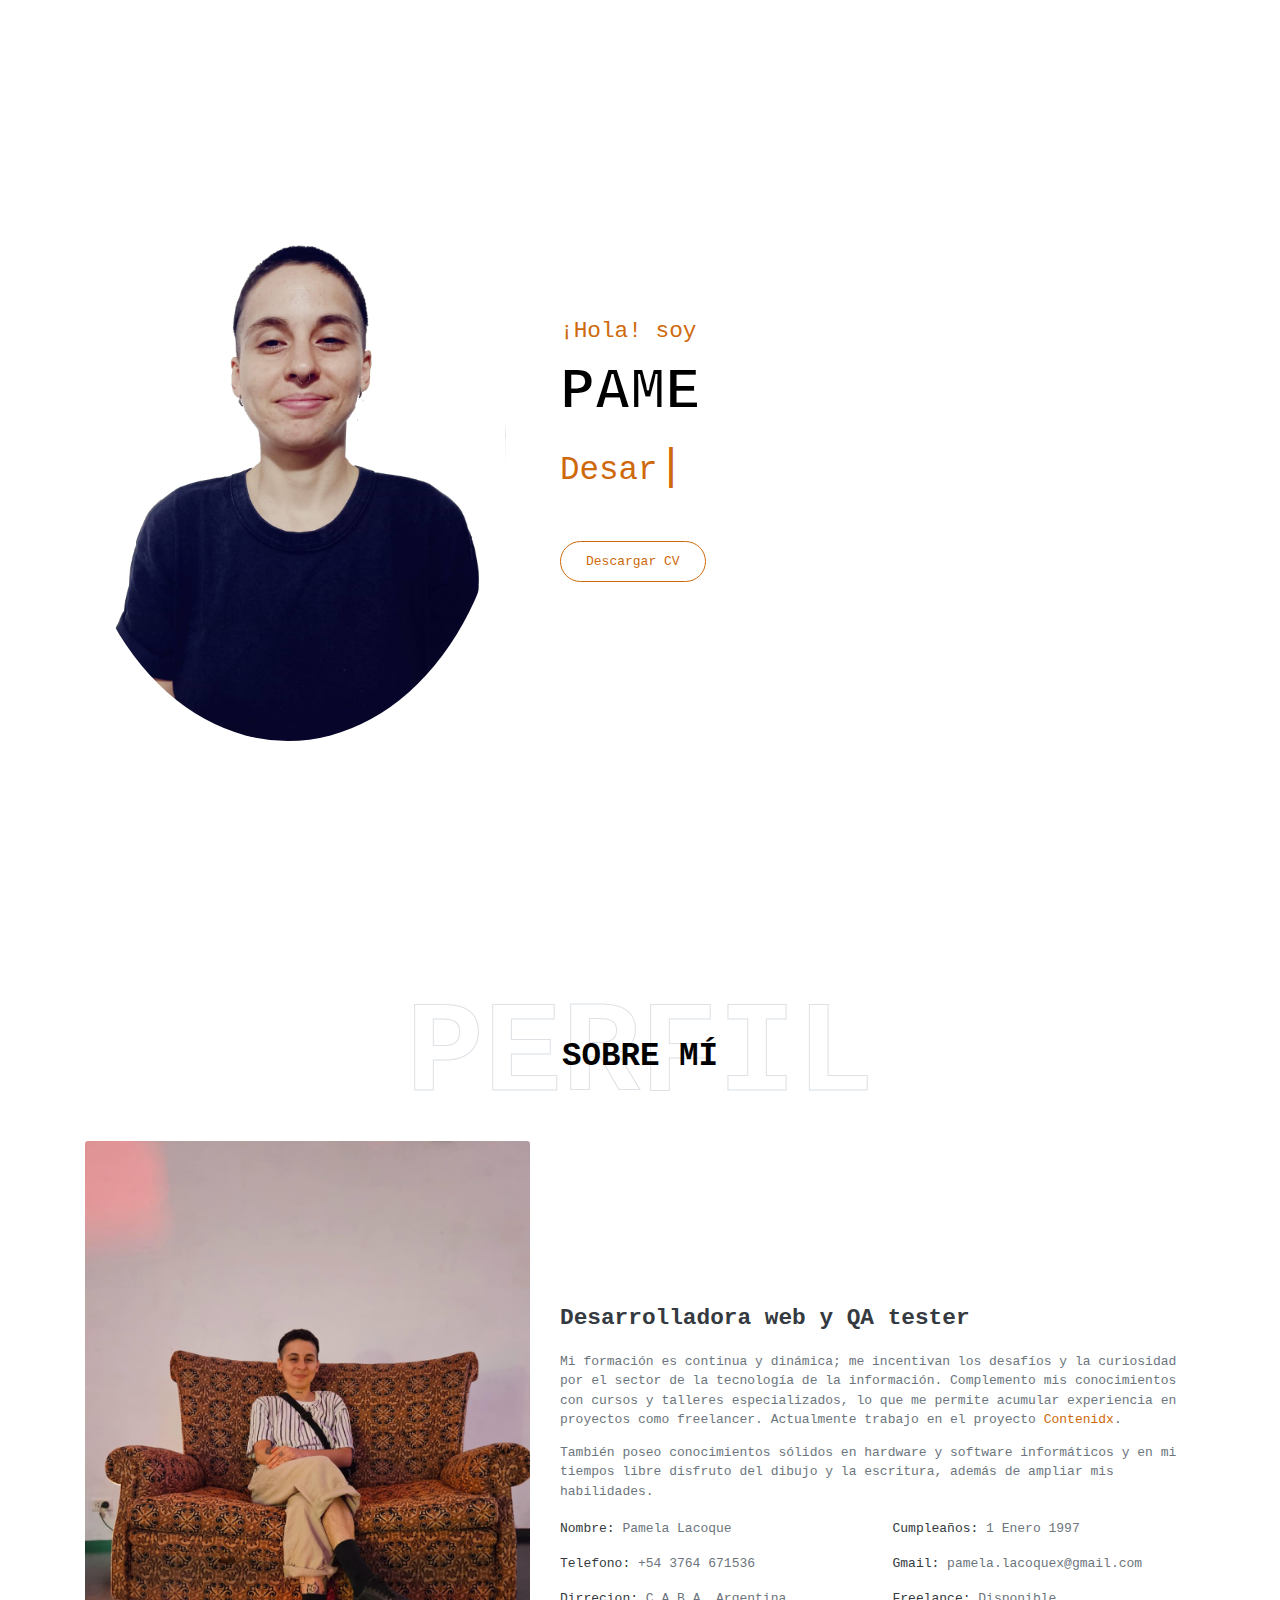
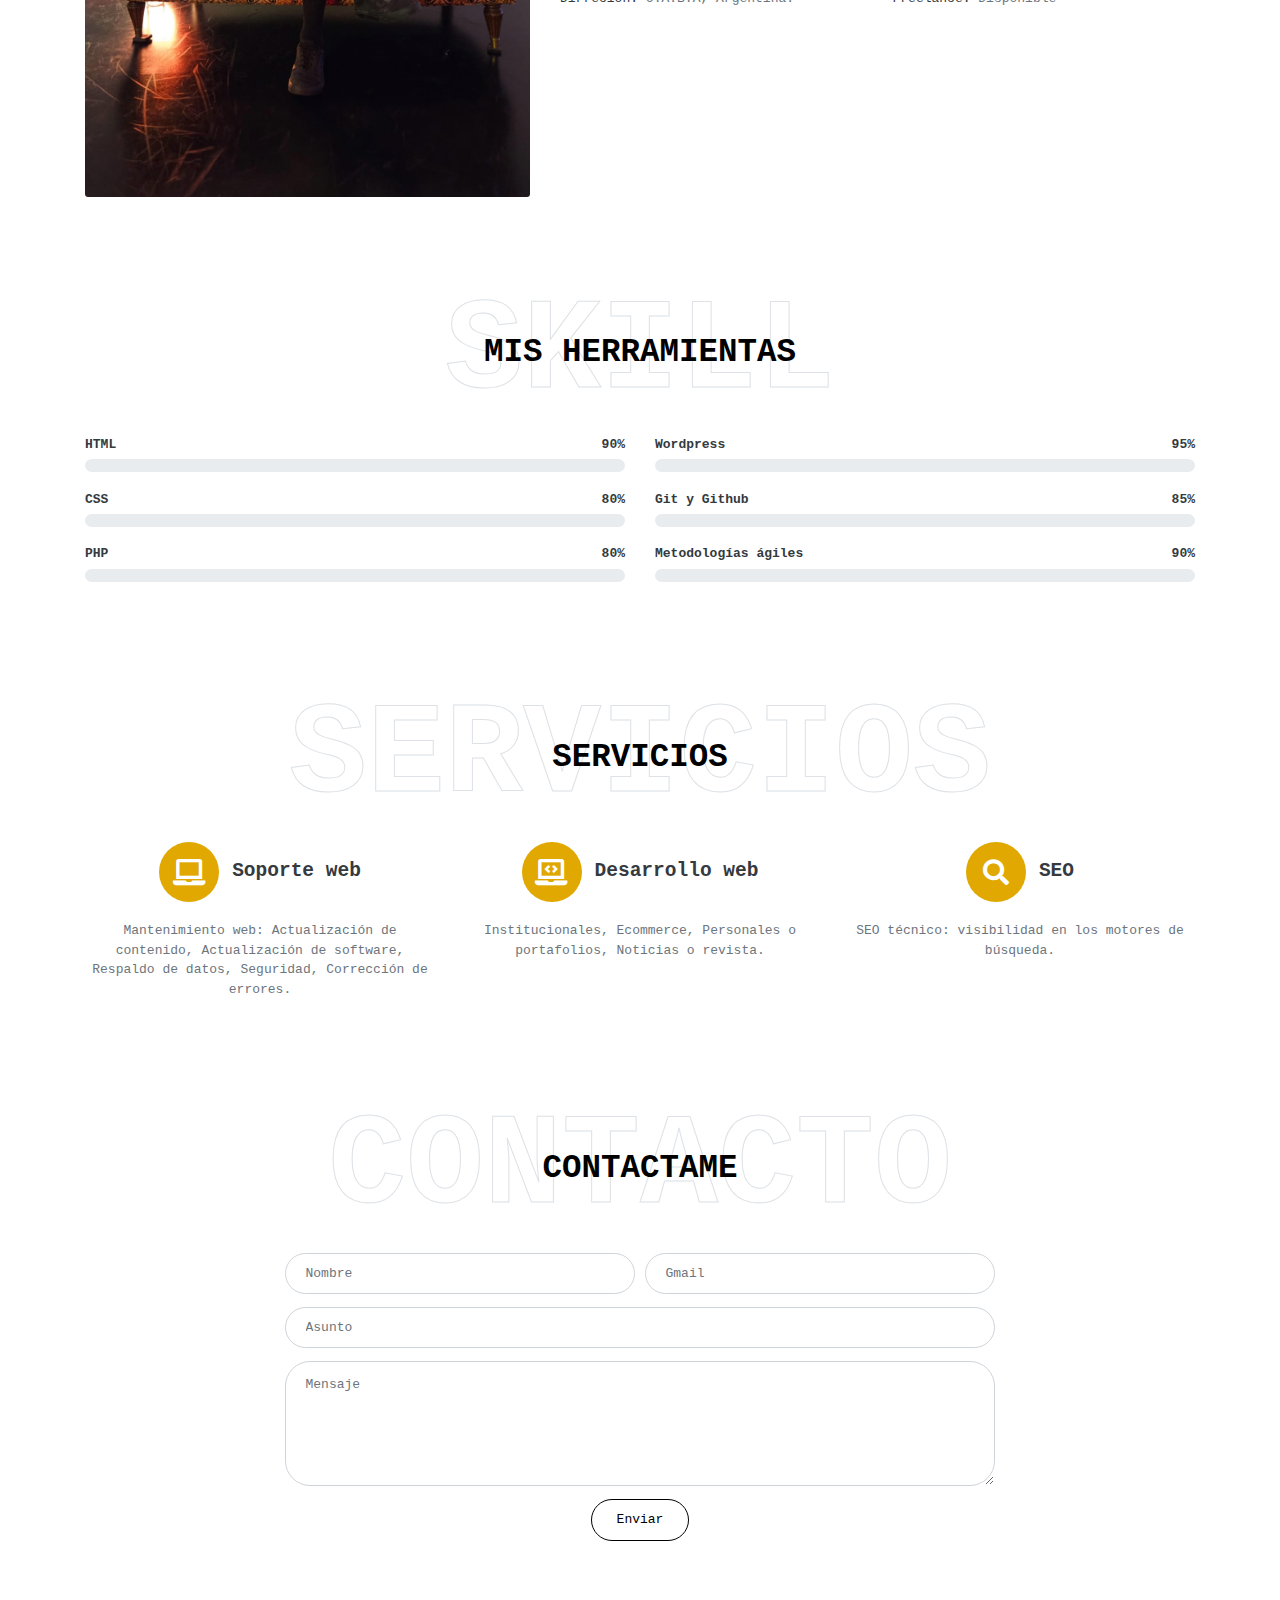
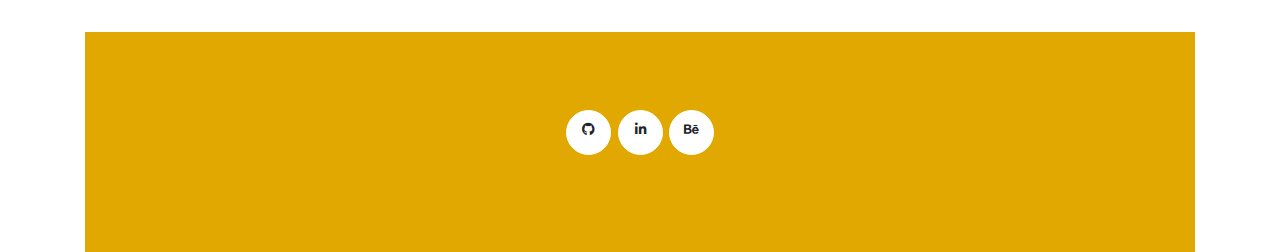
==== index.html @ 31411ae7 "responsive" ====
<!DOCTYPE html>
<html lang="es">

<head>
    <meta charset="utf-8">
    <title>Pame Lacoque </title>
    <meta content="width=device-width, initial-scale=1.0" name="viewport">
    <meta content="Portfolio" name="keywords">
    <meta content="Portfolio profesional" name="description">

    <!-- Favicon -->
    <link href="img/NegroPamela-Lacoque.png" rel="icon">

    <!-- Google Web Fonts -->
     <link href="https://fonts.googleapis.com/css2?family=Poppins:wght@400;600&display=swap" rel="stylesheet" /> 
    <link rel="stylesheet" href="https://cdn.jsdelivr.net/npm/bootstrap@4.0.0/dist/css/bootstrap.min.css">
    <link rel="preconnect" href="https://fonts.gstatic.com"> 
    <link href="https://fonts.googleapis.com/css2?family=Roboto:wght@300;400;500;700;900&display=swap" rel="stylesheet">
  

    <!-- Font Awesome -->
    <link href="https://cdnjs.cloudflare.com/ajax/libs/font-awesome/5.10.0/css/all.min.css" rel="stylesheet">

    <!-- Libraries Stylesheet -->
     <link href="lib/owlcarousel/assets/owl.carousel.min.css" rel="stylesheet">
    <link href="lib/lightbox/css/lightbox.min.css" rel="stylesheet"> 

    <!-- Customized Bootstrap Stylesheet -->
    <link href="css/style.css" rel="stylesheet">
    <script>
        function cargarImagen() {
            var enlace = document.getElementById("miEnlace");
            var imagen = document.createElement("img");
            imagen.src = enlace.href;
            imagen.alt = "Portada";
            imagen.style.width = "300px";
            imagen.style.height = "auto";
        
            enlace.parentNode.replaceChild(imagen, enlace);
        }
        </script>
        <meta name="viewport" content="width=device-width, initial-scale=1.0, maximum-scale=1.0, user-scalable=no">
        <meta name="google-site-verification" content="cxpJA26eCgl_LleveRZNRrHRGcLw1ApRn-Tv0pDqA6M" />

</head>

<body style="font-family: 'monospace;' Roboto Mono"
data-spy="scroll" data-target=".navbar" data-offset="51">
    <div id="wrapper"> 
     
    <!-- Navbar Start -->
    <nav class="navbar fixed-top shadow-sm navbar-expand-lg bg-light navbar-light py-3 py-lg-0 px-lg-5">
        <a href="index.html" class="navbar-brand ml-lg-3">
            <h1 class="m-0 display-5"><span class="text-primary">Pamela</span>Lacoque</h1>
        </a>
        <button type="button" class="navbar-toggler" data-toggle="collapse" data-target="#navbarCollapse">
            <span class="navbar-toggler-icon"></span>
        </button>
        <div class="collapse navbar-collapse px-lg-3" id="navbarCollapse">
            <div class="navbar-nav m-auto py-0">
                <a href="proyectos.html" class="nav-item nav-link">Portfolio</a>
                <a href="#about" class="nav-item nav-link">Sobre mi</a>
               
                <a href="#skill" class="nav-item nav-link">Herramientas</a>

                <a href="#contact" class="nav-item nav-link">Contacto</a>
            </div>
          
        </div>
    </nav>
    <!-- Navbar End -->


    <!-- Video Modal Start -->
    <div class="modal fade" id="videoModal" tabindex="-1" role="dialog" aria-labelledby="exampleModalLabel" aria-hidden="true">
        <div class="modal-dialog" role="document">
            <div class="modal-content">
                <div class="modal-body">
                    <button type="button" class="close" data-dismiss="modal" aria-label="Close">
                        <span aria-hidden="true">&times;</span>
                    </button>        
                    <!-- 16:9 aspect ratio -->
                    <div class="embed-responsive embed-responsive-16by9">
                        <iframe class="embed-responsive-item" src="" id="video"  allowscriptaccess="always" allow="autoplay"></iframe>
                    </div>
                </div>
            </div>
        </div>
    </div>
    <!-- Video Modal End -->
    
    
                
                
                
    
    
    
    <!-- Header Start bg-primary-->
     <div class="container-fluid  d-flex align-items-center mb-5 py-5" id="home" style="min-height: 100vh;">
        <div class="container"> 
             <div class="row align-items-center">
                <div class="col-lg-5 px-5 pl-lg-0 pb-5 pb-lg-0">
                    <img class="img-fluid w-100 rounded-circle shadow-sm" src="img/profile2.png" alt="">
                </div> 
                <div class="col-lg-7 text-center text-lg-left">
                    <h3 class="text-white font-weight-normal mb-3">¡Hola! soy</h3>
                    <h1 class="display-3 text-uppercase text-primary mb-2" style="-webkit-text-stroke: 2px #ffffff;">Pame</h1>
                    <h1 class="typed-text-output d-inline font-weight-lighter text-white"></h1>
                    <div class="typed-text d-none">Desarrolladora Web, Tester manual</div>
                    
                    <div class="d-flex align-items-center justify-content-center justify-content-lg-start pt-5">
                        <a href="https://drive.google.com/file/d/1FAWzu5BBINlXuBGi-qomVjgiU6f_u3F1/view?usp=drive_link" class="btn btn-outline-light mr-5">Descargar CV</a>
                        <section class="meet-our-leader">
                
                    </div>
                </div>
            </div>
        </div>
    </div> 
    <!-- Header End -->


    <!-- About Start -->
    <div class="container-fluid py-5" id="about">
        <div class="container">
            <div class="position-relative d-flex align-items-center justify-content-center">
                <h1 class="display-1 text-uppercase text-white" style="-webkit-text-stroke: 1px #dee2e6;">Perfil</h1>
                <h1 class="position-absolute text-uppercase text-primary">Sobre mí</h1>
            </div>
            <div class="row align-items-center">
                <div class="col-lg-5 pb-4 pb-lg-0">
                    <img class="img-fluid rounded w-100" src="img/about.jpg" alt="">
                </div>
                <div class="col-lg-7">
                    <h3 class="mb-4">Desarrolladora web y QA tester</h3>
                    <p>Mi formación es continua y dinámica; me incentivan los desafíos y la curiosidad por el sector de la tecnología de la información. Complemento mis conocimientos con cursos y talleres especializados, lo que me permite acumular experiencia en proyectos como freelancer. Actualmente trabajo en el proyecto <a href="https://contenidx.com.ar/">Contenidx</a>.</p>
                    <p>También poseo conocimientos sólidos en hardware y software informáticos y en mi tiempos libre disfruto del dibujo y la escritura, además de ampliar mis habilidades.</p>
                    <div class="row mb-3">
                        <div class="col-sm-6 py-2"><h6>Nombre: <span class="text-secondary">Pamela Lacoque</span></h6></div>
                        <div class="col-sm-6 py-2"><h6>Cumpleaños: <span class="text-secondary">1 Enero 1997</span></h6></div>
                        <!-- <div class="col-sm-6 py-2"><h6>Degree: <span class="text-secondary">Master</span></h6></div>
                        <div class="col-sm-6 py-2"><h6>Experience: <span class="text-secondary">10 Years</span></h6></div> -->
                        <div class="col-sm-6 py-2"><h6>Telefono: <span class="text-secondary">+54 3764 671536</span></h6></div>
                        <div class="col-sm-6 py-2"><h6>Gmail: <span class="text-secondary">pamela.lacoquex@gmail.com</span></h6></div>
                        <div class="col-sm-6 py-2"><h6>Dirrecion: <span class="text-secondary">C.A.B.A, Argentina.</span></h6></div>
                        <div class="col-sm-6 py-2"><h6>Freelance: <span class="text-secondary">Disponible</span></h6></div>
                    </div>
                    <!-- <a href="" class="btn btn-outline-primary mr-4">Hire Me</a>
                    <a href="" class="btn btn-outline-primary">Learn More</a> -->
                </div>
            </div>
        </div>
    </div>
    <!-- About End -->

    <!-- Skill Start -->
    <div class="container-fluid py-5" id="skill">
        <div class="container">
            <div class="position-relative d-flex align-items-center justify-content-center">
               <h1 class="display-1 text-uppercase text-white" style="-webkit-text-stroke: 1px #dee2e6;">skill</h1> 
                <h1 class="position-absolute text-uppercase text-primary">Mis herramientas</h1>
            </div>
            <div class="row align-items-center">
                <div class="col-md-6">
                    <div class="skill mb-4">
                        <div class="d-flex justify-content-between">
                            <h6 class="font-weight-bold">HTML</h6>
                            <h6 class="font-weight-bold">90%</h6>
                        </div>
                        <div class="progress">
                            <div class="progress-bar bg-primary" role="progressbar" aria-valuenow="90" aria-valuemin="0" aria-valuemax="100"></div>
                        </div>
                    </div>
                    <div class="skill mb-4">
                        <div class="d-flex justify-content-between">
                            <h6 class="font-weight-bold">CSS</h6>
                            <h6 class="font-weight-bold">80%</h6>
                        </div>
                        <div class="progress">
                            <div class="progress-bar bg-warning" role="progressbar" aria-valuenow="80" aria-valuemin="0" aria-valuemax="100"></div>
                        </div>
                    </div>
                    <div class="skill mb-4">
                        <div class="d-flex justify-content-between">
                            <h6 class="font-weight-bold">PHP</h6>
                            <h6 class="font-weight-bold">80%</h6>
                        </div>
                        <div class="progress">
                            <div class="progress-bar bg-danger" role="progressbar" aria-valuenow="80" aria-valuemin="0" aria-valuemax="100"></div>
                        </div>
                    </div>
                </div>
                <div class="col-md-6">
                    <div class="skill mb-4">
                        <div class="d-flex justify-content-between">
                            <h6 class="font-weight-bold">Wordpress</h6>
                            <h6 class="font-weight-bold">95%</h6>
                        </div>
                        <div class="progress">
                            <div class="progress-bar bg-info" role="progressbar" aria-valuenow="95" aria-valuemin="0" aria-valuemax="100"></div>
                        </div>
                    </div>
                    <div class="skill mb-4">
                        <div class="d-flex justify-content-between">
                            <h6 class="font-weight-bold">Git y Github</h6>
                            <h6 class="font-weight-bold">85%</h6>
                        </div>
                        <div class="progress">
                            <div class="progress-bar bg-danger" role="progressbar" aria-valuenow="85" aria-valuemin="0" aria-valuemax="100"></div>
                        </div>
                    </div>
                    <div class="skill mb-4">
                        <div class="d-flex justify-content-between">
                            <h6 class="font-weight-bold">Metodologías ágiles</h6>
                            <h6 class="font-weight-bold">90%</h6>
                        </div>
                        <div class="progress">
                            <div class="progress-bar bg-dark" role="progressbar" aria-valuenow="90" aria-valuemin="0" aria-valuemax="100"></div>
                        </div>
                    </div>
                    
                </div>
            </div>
        </div>
    </div>
    <!-- Skill End -->


    <!-- Services Start -->
    <div class="container-fluid pt-5" id="service">
        <div class="container">
            <div class="position-relative d-flex align-items-center justify-content-center">
                <h1 class="display-1 text-uppercase text-white" style="-webkit-text-stroke: 1px #dee2e6;">servicios</h1>
                <h1 class="position-absolute text-uppercase text-primary">Servicios</h1>
            </div>
            <div class="row pb-3">
                <div class="col-lg-4 col-md-6 text-center mb-5">
                    <div class="d-flex align-items-center justify-content-center mb-4">
                        <i class="fa fa-2x fa-laptop service-icon bg-primary text-white mr-3"></i>
                        <h4 class="font-weight-bold m-0">Soporte web</h4>
                    </div>
                    <p>Mantenimiento web: Actualización de contenido, Actualización de software, Respaldo de datos, Seguridad, Corrección de errores.</p>
                    <!-- <a class="border-bottom border-primary text-decoration-none" href="">Read More</a> -->
                </div>
                <div class="col-lg-4 col-md-6 text-center mb-5">
                    <div class="d-flex align-items-center justify-content-center mb-4">
                        <i class="fa fa-2x fa-laptop-code service-icon bg-primary text-white mr-3"></i>
                        <h4 class="font-weight-bold m-0">Desarrollo web</h4>
                    </div>
                    <p>Institucionales, Ecommerce, Personales o portafolios, Noticias o revista.</p>
                    <!-- <a class="border-bottom border-primary text-decoration-none" href="">Read More</a> -->
                </div>
                <div class="col-lg-4 col-md-6 text-center mb-5">
                    <div class="d-flex align-items-center justify-content-center mb-4">
                        <i class="fa fa-2x fa-search service-icon bg-primary text-white mr-3"></i>
                        <h4 class="font-weight-bold m-0">SEO</h4>
                    </div>
                    <p> SEO técnico: visibilidad en los motores de búsqueda.</p>
                    <!-- <a class="border-bottom border-primary text-decoration-none" href="">Read More</a> -->
                </div>
          


    <!-- Contact Start -->
    <div class="container-fluid py-5" id="contact">
        <div class="container">
            <div class="position-relative d-flex align-items-center justify-content-center">
                <h1 class="display-1 text-uppercase text-white" style="-webkit-text-stroke: 1px #dee2e6;">Contacto</h1>
                <h1 class="position-absolute text-uppercase text-primary">Contactame</h1>
            </div>
            <!-- <form id="sentMessage"  novalidate="novalidate" netlifly>
                contactForm name="sentMessage" 
               required="required" data-validation-required-message="Please enter your name"  -->
            <div class="row justify-content-center">
                <div class="col-lg-8">
                    <div class="contact-form text-center">
                        <div id="success"></div>
                        <form id="request" action="/index.html" method="POST" data-netlify="true">
                     <!-- Agrega un campo oculto para indicar que se envió correctamente -->
    <input type="hidden" name="formSent" id="formSent" value="0">
                            <div class="form-row" >
                                <div class="control-group col-sm-6">
                                    <input type="text" class="form-control p-4" id="name" placeholder="Nombre" name="Nombre"/>
                                    <p class="help-block text-danger"></p>
                                </div>
                                <div class="control-group col-sm-6">
                                    <input type="email" class="form-control p-4" id="email" placeholder="Gmail" name="Gmail"/>
                                    <p class="help-block text-danger"></p>
                                </div>
                            </div>
                            <div class="control-group">
                                <input type="text" class="form-control p-4" id="subject" placeholder="Asunto" name="Asunto"/>
                                <p class="help-block text-danger"></p>
                            </div>
                            <div class="control-group">
                                <textarea class="form-control py-3 px-4" rows="5" id="message" placeholder="Mensaje" name="Mensaje"
                                 ></textarea>
                                <p class="help-block text-danger"></p>
                            </div>
                            <div>
                                <button class="btn btn-outline-primary" type="submit" id="sendMessageButton" >Enviar</button>
                            </div>
                        </form>
                        <!-- Agrega este elemento para el mensaje emergente -->
                        <div id="modal" class="modal">
                         <div class="modal-content">
                         <span class="close">&times;</span>
        <p>¡Gracias por comunicarte conmigo, en la brevedad estare contestandote!</p>
    </div>
</div>

                    </div>
                
                    </div>
                </div>
            </div>
        </div>
    </div>

    <!-- Footer Start -->
    <div class="container-fluid bg-primary text-white mt-5 py-5 px-sm-3 px-md-5">
        <div class="container text-center py-5">
            <div class="d-flex justify-content-center mb-4">
                <a class="btn btn-light btn-social mr-2" href="https://github.com/Lacoque"><i class="fab fa-github"></i></a>
                
                <a class="btn btn-light btn-social mr-2" href="https://www.linkedin.com/in/pamela-lacoque-33b822228/"><i class="fab fa-linkedin-in"></i></a>
                <a class="btn btn-light btn-social" href="https://www.behance.net/pamelo"><i class="fab fa-behance"></i></a>
            </div>
            
            </p>
        </div>
    </div>
    <!-- Footer End -->

    <!-- Scroll to Bottom
    <i class="fa fa-2x fa-angle-down text-white scroll-to-bottom"></i> -->

    <!-- Back to Top -->
    <a href="#" class="btn btn-outline-dark px-0 back-to-top"><i class="fa fa-angle-double-up"></i></a>


    <!-- JavaScript Libraries -->
    <script src="https://code.jquery.com/jquery-3.4.1.min.js"></script>
    <script src="https://stackpath.bootstrapcdn.com/bootstrap/4.4.1/js/bootstrap.bundle.min.js"></script>
    <script src="lib/typed/typed.min.js"></script>
    <script src="lib/easing/easing.min.js"></script>
    <script src="lib/waypoints/waypoints.min.js"></script>
    <script src="lib/owlcarousel/owl.carousel.min.js"></script>
    <script src="lib/isotope/isotope.pkgd.min.js"></script>
    <script src="lib/lightbox/js/lightbox.min.js"></script>
   

    <!-- Contact Javascript File -->
    <script src="mail/jqBootstrapValidation.min.js"></script>
    <script src="mail/contact.js"></script>

    <!-- Template Javascript -->
    <script src="js/main.js"></script>

</body>

</html>
---- css/style.css ----
/******* Bootstrap Theming ********/
/*!
 * Bootstrap v4.5.3 (https://getbootstrap.com/)
 * Copyright 2011-2020 The Bootstrap Authors
 * Copyright 2011-2020 Twitter, Inc.
 * Licensed under MIT (https://github.com/twbs/bootstrap/blob/main/LICENSE)
 */
 
:root {
  --orange: #fd7e14;
  --yellow: #ffc107;
  --white: #fff;
  --gray: #6c757d;
  --gray-dark: #343a40;
  --secondary: #6c757d;
  --warning: #ffc107;
  --light: #ffffff;
  --dark: #343a40;
  --naranjita: #ce690b;
  --breakpoint-xs: 0;
  --breakpoint-sm: 576px;
  --breakpoint-md: 768px;
  --breakpoint-lg: 992px;
  --breakpoint-xl: 1200px;
  --font-family-sans-serif: "Roboto", sans-serif;
  --font-family-monospace: SFMono-Regular, Menlo, Monaco, Consolas, "Liberation Mono", "Courier New", monospace; 
}

*,
*::before,
*::after {
  box-sizing: border-box;

}

html {
  font-family:monospace;
  line-height: 1.15;
  -webkit-text-size-adjust: 100%;
  -webkit-tap-highlight-color: rgba(0, 0, 0, 0);
}

article, aside, figcaption, figure, footer, header, hgroup, main, nav, section {
  display: block;
}

body {
  margin: 0;
  font-family: 'Roboto mono', monospace;
  font-size: 1rem;
  font-weight: 400;
  line-height: 1.5;
  color: #6c757d;
  text-align: left;
  background-color: #ffffff;
}

[tabindex="-1"]:focus:not(:focus-visible) {
  outline: 0 !important;
}

hr {
  box-sizing: content-box;
  height: 0;
  overflow: visible;
}
.meet-our-leader {
  padding: 20px;
  background-color: #fff;
}
.leader-info {
  display: flex;
  align-items: center;
}
.leader-info img {
  width: 200px;
  height: auto;
  margin-right: 20px;}
  

h1, h2, h3, h4, h5, h6 {
  margin-top: 0;
  margin-bottom: 0.5rem;
}

p {
  margin-top: 0;
  margin-bottom: 1rem;
}

abbr[title],
abbr[data-original-title] {
  text-decoration: underline;
  text-decoration: underline dotted;
  cursor: help;
  border-bottom: 0;
  text-decoration-skip-ink: none;
}

address {
  margin-bottom: 1rem;
  font-style: normal;
  line-height: inherit;
}

ol,
ul,
dl {
  margin-top: 0;
  margin-bottom: 1rem;
}

ol ol,
ul ul,
ol ul,
ul ol {
  margin-bottom: 0;
}

dt {
  font-weight: 700;
}

dd {
  margin-bottom: .5rem;
  margin-left: 0;
}

blockquote {
  margin: 0 0 1rem;
}

b,
strong {
  font-weight: bolder;
}

small {
  font-size: 80%;
}

sub,
sup {
  position: relative;
  font-size: 75%;
  line-height: 0;
  vertical-align: baseline;
}

sub {
  bottom: -.25em;
}

sup {
  top: -.5em;
}

a {
  color: #ce690b;
  text-decoration: none;
  background-color: transparent;
}

a:hover {
  color: #ce690b;
  text-decoration: underline;
}

a:not([href]):not([class]) {
  color: inherit;
  text-decoration: none;
}

a:not([href]):not([class]):hover {
  color: inherit;
  text-decoration: none;
}

pre,
code,
kbd,
samp {
  font-family: SFMono-Regular, Menlo, Monaco, Consolas, "Liberation Mono", "Courier New", monospace;
  font-size: 1em;
}

pre {
  margin-top: 0;
  margin-bottom: 1rem;
  overflow: auto;
  -ms-overflow-style: scrollbar;
}

figure {
  margin: 0 0 1rem;
}

img {
  vertical-align: middle;
  border-style: none;
}

svg {
  overflow: hidden;
  vertical-align: middle;
}

table {
  border-collapse: collapse;
}

caption {
  padding-top: 0.75rem;
  padding-bottom: 0.75rem;
  color: #6c757d;
  text-align: left;
  caption-side: bottom;
}

th {
  text-align: inherit;
  text-align: -webkit-match-parent;
}

label {
  display: inline-block;
  margin-bottom: 0.5rem;
}

button {
  border-radius: 0;
}

button:focus {
  outline: 1px dotted;
  outline: 5px auto -webkit-focus-ring-color;
}

input,
button,
select,
optgroup,
textarea {
  margin: 0;
  font-family: inherit;
  font-size: inherit;
  line-height: inherit;
}

button,
input {
  overflow: visible;
}

button,
select {
  text-transform: none;
}

[role="button"] {
  cursor: pointer;
}

select {
  word-wrap: normal;
}

button,
[type="button"],
[type="reset"],
[type="submit"] {
  -webkit-appearance: button;
}

button:not(:disabled),
[type="button"]:not(:disabled),
[type="reset"]:not(:disabled),
[type="submit"]:not(:disabled) {
  cursor: pointer;
}

button::-moz-focus-inner,
[type="button"]::-moz-focus-inner,
[type="reset"]::-moz-focus-inner,
[type="submit"]::-moz-focus-inner {
  padding: 0;
  border-style: none;
}

input[type="radio"],
input[type="checkbox"] {
  box-sizing: border-box;
  padding: 0;
}

textarea {
  overflow: auto;
  resize: vertical;
}

fieldset {
  min-width: 0;
  padding: 0;
  margin: 0;
  border: 0;
}

legend {
  display: block;
  width: 100%;
  max-width: 100%;
  padding: 0;
  margin-bottom: .5rem;
  font-size: 1.5rem;
  line-height: inherit;
  color: inherit;
  white-space: normal;
}

@media (max-width: 1200px) {
  legend {
    font-size: calc(1.275rem + 0.3vw) ;
  }
}

progress {
  vertical-align: baseline;
}

[type="number"]::-webkit-inner-spin-button,
[type="number"]::-webkit-outer-spin-button {
  height: auto;
}

[type="search"] {
  outline-offset: -2px;
  -webkit-appearance: none;
}

[type="search"]::-webkit-search-decoration {
  -webkit-appearance: none;
}

::-webkit-file-upload-button {
  font: inherit;
  -webkit-appearance: button;
}

output {
  display: inline-block;
}

summary {
  display: list-item;
  cursor: pointer;
}

template {
  display: none;
}

[hidden] {
  display: none !important;
}

h1, h2, h3, h4, h5, h6,
.h1, .h2, .h3, .h4, .h5, .h6 {
  margin-bottom: 0.5rem;
  font-weight: 500;
  line-height: 1.2;
  color: #343a40;
}

h1, .h1 {
  font-size: 2.5rem;
}

@media (max-width: 1200px) {
  h1, .h1 {
    font-size: calc(1.375rem + 1.5vw) ;
  }
}

h2, .h2 {
  font-size: 2rem;
}

@media (max-width: 1200px) {
  h2, .h2 {
    font-size: calc(1.325rem + 0.9vw) ;
  }
}

h3, .h3 {
  font-size: 1.75rem;
}

@media (max-width: 1200px) {
  h3, .h3 {
    font-size: calc(1.3rem + 0.6vw) ;
  }
}

h4, .h4 {
  font-size: 1.5rem;
}

@media (max-width: 1200px) {
  h4, .h4 {
    font-size: calc(1.275rem + 0.3vw) ;
  }
}

h5, .h5 {
  font-size: 1.25rem;
}

h6, .h6 {
  font-size: 1rem;
}

.lead {
  font-size: 1.25rem;
  font-weight: 300;
}

.display-1 {
  font-size: 10rem;
  font-weight: 300;
  line-height: 1.2;
}

@media (max-width: 1200px) {
  .display-1 {
    font-size: calc(2.125rem + 8.5vw) ;
  }
}

.display-2 {
  font-size: 5.5rem;
  font-weight: 300;
  line-height: 1.2;
}

@media (max-width: 1200px) {
  .display-2 {
    font-size: calc(1.675rem + 5.1vw) ;
  }
}

.display-3 {
  font-size: 4.5rem;
  font-weight: 300;
  line-height: 1.2;
}

@media (max-width: 1200px) {
  .display-3 {
    font-size: calc(1.575rem + 3.9vw) ;
  }
}

.display-4 {
  font-size: 3.5rem;
  font-weight: 300;
  line-height: 1.2;
}

@media (max-width: 1200px) {
  .display-4 {
    font-size: calc(1.475rem + 2.7vw) ;
  }
}

hr {
  margin-top: 1rem;
  margin-bottom: 1rem;
  border: 0;
  border-top: 1px solid rgba(0, 0, 0, 0.1);
}

small,
.small {
  font-size: 80%;
  font-weight: 400;
}

mark,
.mark {
  padding: 0.2em;
  background-color: #fcf8e3;
}

.list-unstyled {
  padding-left: 0;
  list-style: none;
}

.list-inline {
  padding-left: 0;
  list-style: none;
}

.list-inline-item {
  display: inline-block;
}

.list-inline-item:not(:last-child) {
  margin-right: 0.5rem;
}

.initialism {
  font-size: 90%;
  text-transform: uppercase;
}

.blockquote {
  margin-bottom: 1rem;
  font-size: 1.25rem;
}

.blockquote-footer {
  display: block;
  font-size: 80%;
  color: #6c757d;
}

.blockquote-footer::before {
  content: "\2014\00A0";
}

.img-fluid {
  max-width: 100%;
  height: auto;
}

.img-thumbnail {
  padding: 0.25rem;
  background-color: #ffffff;
  border: 1px solid #dee2e6;
  border-radius: 0.25rem;
  max-width: 100%;
  height: auto;
}

.figure {
  display: inline-block;
}

.figure-img {
  margin-bottom: 0.5rem;
  line-height: 1;
}

.figure-caption {
  font-size: 90%;
  color: #6c757d;
}

code {
  font-size: 87.5%;
  color: #e83e8c;
  word-wrap: break-word;
}

a > code {
  color: inherit;
}

kbd {
  padding: 0.2rem 0.4rem;
  font-size: 87.5%;
  color: #fff;
  background-color: #212529;
  border-radius: 0.2rem;
}

kbd kbd {
  padding: 0;
  font-size: 100%;
  font-weight: 700;
}

pre {
  display: block;
  font-size: 87.5%;
  color: #212529;
}

pre code {
  font-size: inherit;
  color: inherit;
  word-break: normal;
}

.pre-scrollable {
  max-height: 340px;
  overflow-y: scroll;
}

.container,
.container-fluid,
.container-sm,
.container-md,
.container-lg,
.container-xl {
  width: 100%;
  padding-right: 15px;
  padding-left: 15px;
  margin-right: auto;
  margin-left: auto;
}

@media (min-width: 576px) {
  .container, .container-sm {
    max-width: 540px;
  }
}

@media (min-width: 768px) {
  .container, .container-sm, .container-md {
    max-width: 720px;
  }
}

@media (min-width: 992px) {
  .container, .container-sm, .container-md, .container-lg {
    max-width: 960px;
  }
}

@media (min-width: 1200px) {
  .container, .container-sm, .container-md, .container-lg, .container-xl {
    max-width: 1140px;
  }
}

.row {
  display: flex;
  flex-wrap: wrap;
  margin-right: -15px;
  margin-left: -15px;
}

.no-gutters {
  margin-right: 0;
  margin-left: 0;
}

.no-gutters > .col,
.no-gutters > [class*="col-"] {
  padding-right: 0;
  padding-left: 0;
}

.col-1, .col-2, .col-3, .col-4, .col-5, .col-6, .col-7, .col-8, .col-9, .col-10, .col-11, .col-12, .col,
.col-auto, .col-sm-1, .col-sm-2, .col-sm-3, .col-sm-4, .col-sm-5, .col-sm-6, .col-sm-7, .col-sm-8, .col-sm-9, .col-sm-10, .col-sm-11, .col-sm-12, .col-sm,
.col-sm-auto, .col-md-1, .col-md-2, .col-md-3, .col-md-4, .col-md-5, .col-md-6, .col-md-7, .col-md-8, .col-md-9, .col-md-10, .col-md-11, .col-md-12, .col-md,
.col-md-auto, .col-lg-1, .col-lg-2, .col-lg-3, .col-lg-4, .col-lg-5, .col-lg-6, .col-lg-7, .col-lg-8, .col-lg-9, .col-lg-10, .col-lg-11, .col-lg-12, .col-lg,
.col-lg-auto, .col-xl-1, .col-xl-2, .col-xl-3, .col-xl-4, .col-xl-5, .col-xl-6, .col-xl-7, .col-xl-8, .col-xl-9, .col-xl-10, .col-xl-11, .col-xl-12, .col-xl,
.col-xl-auto {
  position: relative;
  width: 100%;
  padding-right: 15px;
  padding-left: 15px;
}

.col {
  flex-basis: 0;
  flex-grow: 1;
  max-width: 100%;
}

.row-cols-1 > * {
  flex: 0 0 100%;
  max-width: 100%;
}

.row-cols-2 > * {
  flex: 0 0 50%;
  max-width: 50%;
}

.row-cols-3 > * {
  flex: 0 0 33.33333%;
  max-width: 33.33333%;
}

.row-cols-4 > * {
  flex: 0 0 25%;
  max-width: 25%;
}

.row-cols-5 > * {
  flex: 0 0 20%;
  max-width: 20%;
}

.row-cols-6 > * {
  flex: 0 0 16.66667%;
  max-width: 16.66667%;
}

.col-auto {
  flex: 0 0 auto;
  width: auto;
  max-width: 100%;
}

.col-1 {
  flex: 0 0 8.33333%;
  max-width: 8.33333%;
}

.col-2 {
  flex: 0 0 16.66667%;
  max-width: 16.66667%;
}

.col-3 {
  flex: 0 0 25%;
  max-width: 25%;
}

.col-4 {
  flex: 0 0 33.33333%;
  max-width: 33.33333%;
}

.col-5 {
  flex: 0 0 41.66667%;
  max-width: 41.66667%;
}

.col-6 {
  flex: 0 0 50%;
  max-width: 50%;
}

.col-7 {
  flex: 0 0 58.33333%;
  max-width: 58.33333%;
}

.col-8 {
  flex: 0 0 66.66667%;
  max-width: 66.66667%;
}

.col-9 {
  flex: 0 0 75%;
  max-width: 75%;
}

.col-10 {
  flex: 0 0 83.33333%;
  max-width: 83.33333%;
}

.col-11 {
  flex: 0 0 91.66667%;
  max-width: 91.66667%;
}

.col-12 {
  flex: 0 0 100%;
  max-width: 100%;
}

.order-first {
  order: -1;
}

.order-last {
  order: 13;
}

.order-0 {
  order: 0;
}

.order-1 {
  order: 1;
}

.order-2 {
  order: 2;
}

.order-3 {
  order: 3;
}

.order-4 {
  order: 4;
}

.order-5 {
  order: 5;
}

.order-6 {
  order: 6;
}

.order-7 {
  order: 7;
}

.order-8 {
  order: 8;
}

.order-9 {
  order: 9;
}

.order-10 {
  order: 10;
}

.order-11 {
  order: 11;
}

.order-12 {
  order: 12;
}

.offset-1 {
  margin-left: 8.33333%;
}

.offset-2 {
  margin-left: 16.66667%;
}

.offset-3 {
  margin-left: 25%;
}

.offset-4 {
  margin-left: 33.33333%;
}

.offset-5 {
  margin-left: 41.66667%;
}

.offset-6 {
  margin-left: 50%;
}

.offset-7 {
  margin-left: 58.33333%;
}

.offset-8 {
  margin-left: 66.66667%;
}

.offset-9 {
  margin-left: 75%;
}

.offset-10 {
  margin-left: 83.33333%;
}

.offset-11 {
  margin-left: 91.66667%;
}

@media (min-width: 576px) {
  .col-sm {
    flex-basis: 0;
    flex-grow: 1;
    max-width: 100%;
  }
  .row-cols-sm-1 > * {
    flex: 0 0 100%;
    max-width: 100%;
  }
  .row-cols-sm-2 > * {
    flex: 0 0 50%;
    max-width: 50%;
  }
  .row-cols-sm-3 > * {
    flex: 0 0 33.33333%;
    max-width: 33.33333%;
  }
  .row-cols-sm-4 > * {
    flex: 0 0 25%;
    max-width: 25%;
  }
  .row-cols-sm-5 > * {
    flex: 0 0 20%;
    max-width: 20%;
  }
  .row-cols-sm-6 > * {
    flex: 0 0 16.66667%;
    max-width: 16.66667%;
  }
  .col-sm-auto {
    flex: 0 0 auto;
    width: auto;
    max-width: 100%;
  }
  .col-sm-1 {
    flex: 0 0 8.33333%;
    max-width: 8.33333%;
  }
  .col-sm-2 {
    flex: 0 0 16.66667%;
    max-width: 16.66667%;
  }
  .col-sm-3 {
    flex: 0 0 25%;
    max-width: 25%;
  }
  .col-sm-4 {
    flex: 0 0 33.33333%;
    max-width: 33.33333%;
  }
  .col-sm-5 {
    flex: 0 0 41.66667%;
    max-width: 41.66667%;
  }
  .col-sm-6 {
    flex: 0 0 50%;
    max-width: 50%;
  }
  .col-sm-7 {
    flex: 0 0 58.33333%;
    max-width: 58.33333%;
  }
  .col-sm-8 {
    flex: 0 0 66.66667%;
    max-width: 66.66667%;
  }
  .col-sm-9 {
    flex: 0 0 75%;
    max-width: 75%;
  }
  .col-sm-10 {
    flex: 0 0 83.33333%;
    max-width: 83.33333%;
  }
  .col-sm-11 {
    flex: 0 0 91.66667%;
    max-width: 91.66667%;
  }
  .col-sm-12 {
    flex: 0 0 100%;
    max-width: 100%;
  }
  .order-sm-first {
    order: -1;
  }
  .order-sm-last {
    order: 13;
  }
  .order-sm-0 {
    order: 0;
  }
  .order-sm-1 {
    order: 1;
  }
  .order-sm-2 {
    order: 2;
  }
  .order-sm-3 {
    order: 3;
  }
  .order-sm-4 {
    order: 4;
  }
  .order-sm-5 {
    order: 5;
  }
  .order-sm-6 {
    order: 6;
  }
  .order-sm-7 {
    order: 7;
  }
  .order-sm-8 {
    order: 8;
  }
  .order-sm-9 {
    order: 9;
  }
  .order-sm-10 {
    order: 10;
  }
  .order-sm-11 {
    order: 11;
  }
  .order-sm-12 {
    order: 12;
  }
  .offset-sm-0 {
    margin-left: 0;
  }
  .offset-sm-1 {
    margin-left: 8.33333%;
  }
  .offset-sm-2 {
    margin-left: 16.66667%;
  }
  .offset-sm-3 {
    margin-left: 25%;
  }
  .offset-sm-4 {
    margin-left: 33.33333%;
  }
  .offset-sm-5 {
    margin-left: 41.66667%;
  }
  .offset-sm-6 {
    margin-left: 50%;
  }
  .offset-sm-7 {
    margin-left: 58.33333%;
  }
  .offset-sm-8 {
    margin-left: 66.66667%;
  }
  .offset-sm-9 {
    margin-left: 75%;
  }
  .offset-sm-10 {
    margin-left: 83.33333%;
  }
  .offset-sm-11 {
    margin-left: 91.66667%;
  }
}

@media (min-width: 768px) {
  .col-md {
    flex-basis: 0;
    flex-grow: 1;
    max-width: 100%;
  }
  .row-cols-md-1 > * {
    flex: 0 0 100%;
    max-width: 100%;
  }
  .row-cols-md-2 > * {
    flex: 0 0 50%;
    max-width: 50%;
  }
  .row-cols-md-3 > * {
    flex: 0 0 33.33333%;
    max-width: 33.33333%;
  }
  .row-cols-md-4 > * {
    flex: 0 0 25%;
    max-width: 25%;
  }
  .row-cols-md-5 > * {
    flex: 0 0 20%;
    max-width: 20%;
  }
  .row-cols-md-6 > * {
    flex: 0 0 16.66667%;
    max-width: 16.66667%;
  }
  .col-md-auto {
    flex: 0 0 auto;
    width: auto;
    max-width: 100%;
  }
  .col-md-1 {
    flex: 0 0 8.33333%;
    max-width: 8.33333%;
  }
  .col-md-2 {
    flex: 0 0 16.66667%;
    max-width: 16.66667%;
  }
  .col-md-3 {
    flex: 0 0 25%;
    max-width: 25%;
  }
  .col-md-4 {
    flex: 0 0 33.33333%;
    max-width: 33.33333%;
  }
  .col-md-5 {
    flex: 0 0 41.66667%;
    max-width: 41.66667%;
  }
  .col-md-6 {
    flex: 0 0 50%;
    max-width: 50%;
  }
  .col-md-7 {
    flex: 0 0 58.33333%;
    max-width: 58.33333%;
  }
  .col-md-8 {
    flex: 0 0 66.66667%;
    max-width: 66.66667%;
  }
  .col-md-9 {
    flex: 0 0 75%;
    max-width: 75%;
  }
  .col-md-10 {
    flex: 0 0 83.33333%;
    max-width: 83.33333%;
  }
  .col-md-11 {
    flex: 0 0 91.66667%;
    max-width: 91.66667%;
  }
  .col-md-12 {
    flex: 0 0 100%;
    max-width: 100%;
  }
  .order-md-first {
    order: -1;
  }
  .order-md-last {
    order: 13;
  }
  .order-md-0 {
    order: 0;
  }
  .order-md-1 {
    order: 1;
  }
  .order-md-2 {
    order: 2;
  }
  .order-md-3 {
    order: 3;
  }
  .order-md-4 {
    order: 4;
  }
  .order-md-5 {
    order: 5;
  }
  .order-md-6 {
    order: 6;
  }
  .order-md-7 {
    order: 7;
  }
  .order-md-8 {
    order: 8;
  }
  .order-md-9 {
    order: 9;
  }
  .order-md-10 {
    order: 10;
  }
  .order-md-11 {
    order: 11;
  }
  .order-md-12 {
    order: 12;
  }
  .offset-md-0 {
    margin-left: 0;
  }
  .offset-md-1 {
    margin-left: 8.33333%;
  }
  .offset-md-2 {
    margin-left: 16.66667%;
  }
  .offset-md-3 {
    margin-left: 25%;
  }
  .offset-md-4 {
    margin-left: 33.33333%;
  }
  .offset-md-5 {
    margin-left: 41.66667%;
  }
  .offset-md-6 {
    margin-left: 50%;
  }
  .offset-md-7 {
    margin-left: 58.33333%;
  }
  .offset-md-8 {
    margin-left: 66.66667%;
  }
  .offset-md-9 {
    margin-left: 75%;
  }
  .offset-md-10 {
    margin-left: 83.33333%;
  }
  .offset-md-11 {
    margin-left: 91.66667%;
  }
}

@media (min-width: 992px) {
  .col-lg {
    flex-basis: 0;
    flex-grow: 1;
    max-width: 100%;
  }
  .row-cols-lg-1 > * {
    flex: 0 0 100%;
    max-width: 100%;
  }
  .row-cols-lg-2 > * {
    flex: 0 0 50%;
    max-width: 50%;
  }
  .row-cols-lg-3 > * {
    flex: 0 0 33.33333%;
    max-width: 33.33333%;
  }
  .row-cols-lg-4 > * {
    flex: 0 0 25%;
    max-width: 25%;
  }
  .row-cols-lg-5 > * {
    flex: 0 0 20%;
    max-width: 20%;
  }
  .row-cols-lg-6 > * {
    flex: 0 0 16.66667%;
    max-width: 16.66667%;
  }
  .col-lg-auto {
    flex: 0 0 auto;
    width: auto;
    max-width: 100%;
  }
  .col-lg-1 {
    flex: 0 0 8.33333%;
    max-width: 8.33333%;
  }
  .col-lg-2 {
    flex: 0 0 16.66667%;
    max-width: 16.66667%;
  }
  .col-lg-3 {
    flex: 0 0 25%;
    max-width: 25%;
  }
  .col-lg-4 {
    flex: 0 0 33.33333%;
    max-width: 33.33333%;
  }
  .col-lg-5 {
    flex: 0 0 41.66667%;
    max-width: 41.66667%;
  }
  .col-lg-6 {
    flex: 0 0 50%;
    max-width: 50%;
  }
  .col-lg-7 {
    flex: 0 0 58.33333%;
    max-width: 58.33333%;
  }
  .col-lg-8 {
    flex: 0 0 66.66667%;
    max-width: 66.66667%;
  }
  .col-lg-9 {
    flex: 0 0 75%;
    max-width: 75%;
  }
  .col-lg-10 {
    flex: 0 0 83.33333%;
    max-width: 83.33333%;
  }
  .col-lg-11 {
    flex: 0 0 91.66667%;
    max-width: 91.66667%;
  }
  .col-lg-12 {
    flex: 0 0 100%;
    max-width: 100%;
  }
  .order-lg-first {
    order: -1;
  }
  .order-lg-last {
    order: 13;
  }
  .order-lg-0 {
    order: 0;
  }
  .order-lg-1 {
    order: 1;
  }
  .order-lg-2 {
    order: 2;
  }
  .order-lg-3 {
    order: 3;
  }
  .order-lg-4 {
    order: 4;
  }
  .order-lg-5 {
    order: 5;
  }
  .order-lg-6 {
    order: 6;
  }
  .order-lg-7 {
    order: 7;
  }
  .order-lg-8 {
    order: 8;
  }
  .order-lg-9 {
    order: 9;
  }
  .order-lg-10 {
    order: 10;
  }
  .order-lg-11 {
    order: 11;
  }
  .order-lg-12 {
    order: 12;
  }
  .offset-lg-0 {
    margin-left: 0;
  }
  .offset-lg-1 {
    margin-left: 8.33333%;
  }
  .offset-lg-2 {
    margin-left: 16.66667%;
  }
  .offset-lg-3 {
    margin-left: 25%;
  }
  .offset-lg-4 {
    margin-left: 33.33333%;
  }
  .offset-lg-5 {
    margin-left: 41.66667%;
  }
  .offset-lg-6 {
    margin-left: 50%;
  }
  .offset-lg-7 {
    margin-left: 58.33333%;
  }
  .offset-lg-8 {
    margin-left: 66.66667%;
  }
  .offset-lg-9 {
    margin-left: 75%;
  }
  .offset-lg-10 {
    margin-left: 83.33333%;
  }
  .offset-lg-11 {
    margin-left: 91.66667%;
  }
}

@media (min-width: 1200px) {
  .col-xl {
    flex-basis: 0;
    flex-grow: 1;
    max-width: 100%;
  }
  .row-cols-xl-1 > * {
    flex: 0 0 100%;
    max-width: 100%;
  }
  .row-cols-xl-2 > * {
    flex: 0 0 50%;
    max-width: 50%;
  }
  .row-cols-xl-3 > * {
    flex: 0 0 33.33333%;
    max-width: 33.33333%;
  }
  .row-cols-xl-4 > * {
    flex: 0 0 25%;
    max-width: 25%;
  }
  .row-cols-xl-5 > * {
    flex: 0 0 20%;
    max-width: 20%;
  }
  .row-cols-xl-6 > * {
    flex: 0 0 16.66667%;
    max-width: 16.66667%;
  }
  .col-xl-auto {
    flex: 0 0 auto;
    width: auto;
    max-width: 100%;
  }
  .col-xl-1 {
    flex: 0 0 8.33333%;
    max-width: 8.33333%;
  }
  .col-xl-2 {
    flex: 0 0 16.66667%;
    max-width: 16.66667%;
  }
  .col-xl-3 {
    flex: 0 0 25%;
    max-width: 25%;
  }
  .col-xl-4 {
    flex: 0 0 33.33333%;
    max-width: 33.33333%;
  }
  .col-xl-5 {
    flex: 0 0 41.66667%;
    max-width: 41.66667%;
  }
  .col-xl-6 {
    flex: 0 0 50%;
    max-width: 50%;
  }
  .col-xl-7 {
    flex: 0 0 58.33333%;
    max-width: 58.33333%;
  }
  .col-xl-8 {
    flex: 0 0 66.66667%;
    max-width: 66.66667%;
  }
  .col-xl-9 {
    flex: 0 0 75%;
    max-width: 75%;
  }
  .col-xl-10 {
    flex: 0 0 83.33333%;
    max-width: 83.33333%;
  }
  .col-xl-11 {
    flex: 0 0 91.66667%;
    max-width: 91.66667%;
  }
  .col-xl-12 {
    flex: 0 0 100%;
    max-width: 100%;
  }
  .order-xl-first {
    order: -1;
  }
  .order-xl-last {
    order: 13;
  }
  .order-xl-0 {
    order: 0;
  }
  .order-xl-1 {
    order: 1;
  }
  .order-xl-2 {
    order: 2;
  }
  .order-xl-3 {
    order: 3;
  }
  .order-xl-4 {
    order: 4;
  }
  .order-xl-5 {
    order: 5;
  }
  .order-xl-6 {
    order: 6;
  }
  .order-xl-7 {
    order: 7;
  }
  .order-xl-8 {
    order: 8;
  }
  .order-xl-9 {
    order: 9;
  }
  .order-xl-10 {
    order: 10;
  }
  .order-xl-11 {
    order: 11;
  }
  .order-xl-12 {
    order: 12;
  }
  .offset-xl-0 {
    margin-left: 0;
  }
  .offset-xl-1 {
    margin-left: 8.33333%;
  }
  .offset-xl-2 {
    margin-left: 16.66667%;
  }
  .offset-xl-3 {
    margin-left: 25%;
  }
  .offset-xl-4 {
    margin-left: 33.33333%;
  }
  .offset-xl-5 {
    margin-left: 41.66667%;
  }
  .offset-xl-6 {
    margin-left: 50%;
  }
  .offset-xl-7 {
    margin-left: 58.33333%;
  }
  .offset-xl-8 {
    margin-left: 66.66667%;
  }
  .offset-xl-9 {
    margin-left: 75%;
  }
  .offset-xl-10 {
    margin-left: 83.33333%;
  }
  .offset-xl-11 {
    margin-left: 91.66667%;
  }
}

.table {
  width: 100%;
  margin-bottom: 1rem;
  color: #6c757d;
}

.table th,
.table td {
  padding: 0.75rem;
  vertical-align: top;
  border-top: 1px solid #dee2e6;
}

.table thead th {
  vertical-align: bottom;
  border-bottom: 2px solid #dee2e6;
}

.table tbody + tbody {
  border-top: 2px solid #dee2e6;
}

.table-sm th,
.table-sm td {
  padding: 0.3rem;
}

.table-bordered {
  border: 1px solid #dee2e6;
}

.table-bordered th,
.table-bordered td {
  border: 1px solid #dee2e6;
}

.table-bordered thead th,
.table-bordered thead td {
  border-bottom-width: 2px;
}

.table-borderless th,
.table-borderless td,
.table-borderless thead th,
.table-borderless tbody + tbody {
  border: 0;
}

.table-striped tbody tr:nth-of-type(odd) {
  background-color: rgba(0, 0, 0, 0.05);
}

.table-hover tbody tr:hover {
  color: #6c757d;
  background-color: rgba(0, 0, 0, 0.075);
}

.table-primary,
.table-primary > th,
.table-primary > td {
  background-color: #bbf1e9;
}

.table-primary th,
.table-primary td,
.table-primary thead th,
.table-primary tbody + tbody {
  border-color: #ce690b;
}

.table-hover .table-primary:hover {
  background-color: #ce690b;
}

.table-hover .table-primary:hover > td,
.table-hover .table-primary:hover > th {
  background-color: #ce690b;
}

.table-secondary,
.table-secondary > th,
.table-secondary > td {
  background-color: #d6d8db;
}

.table-secondary th,
.table-secondary td,
.table-secondary thead th,
.table-secondary tbody + tbody {
  border-color: #b3b7bb;
}

.table-hover .table-secondary:hover {
  background-color: #c8cbcf;
}

.table-hover .table-secondary:hover > td,
.table-hover .table-secondary:hover > th {
  background-color: #c8cbcf;
}

.table-success,
.table-success > th,
.table-success > td {
  background-color: #c3e6cb;
}

.table-success th,
.table-success td,
.table-success thead th,
.table-success tbody + tbody {
  border-color: #ce690b;
}

.table-hover .table-success:hover {
  background-color: #b1dfbb;
}

.table-hover .table-success:hover > td,
.table-hover .table-success:hover > th {
  background-color: #b1dfbb;
}

.table-info,
.table-info > th,
.table-info > td {
  background-color: #bee5eb;
}

.table-info th,
.table-info td,
.table-info thead th,
.table-info tbody + tbody {
  border-color: #ce690b;
}

.table-hover .table-info:hover {
  background-color: #abdde5;
}

.table-hover .table-info:hover > td,
.table-hover .table-info:hover > th {
  background-color: #abdde5;
}

.table-warning,
.table-warning > th,
.table-warning > td {
  background-color: #ffeeba;
}

.table-warning th,
.table-warning td,
.table-warning thead th,
.table-warning tbody + tbody {
  border-color: #ffdf7e;
}

.table-hover .table-warning:hover {
  background-color: #ffe8a1;
}

.table-hover .table-warning:hover > td,
.table-hover .table-warning:hover > th {
  background-color: #ffe8a1;
}

.table-danger,
.table-danger > th,
.table-danger > td {
  background-color: #f5c6cb;
}

.table-danger th,
.table-danger td,
.table-danger thead th,
.table-danger tbody + tbody {
  border-color: #ed969e;
}

.table-hover .table-danger:hover {
  background-color: #f1b0b7;
}

.table-hover .table-danger:hover > td,
.table-hover .table-danger:hover > th {
  background-color: #f1b0b7;
}

.table-light,
.table-light > th,
.table-light > td {
  background-color: white;
}

.table-light th,
.table-light td,
.table-light thead th,
.table-light tbody + tbody {
  border-color: white;
}

.table-hover .table-light:hover {
  background-color: #f2f2f2;
}

.table-hover .table-light:hover > td,
.table-hover .table-light:hover > th {
  background-color: #f2f2f2;
}

.table-dark,
.table-dark > th,
.table-dark > td {
  background-color: #c6c8ca;
}

.table-dark th,
.table-dark td,
.table-dark thead th,
.table-dark tbody + tbody {
  border-color: #95999c;
}

.table-hover .table-dark:hover {
  background-color: #b9bbbe;
}

.table-hover .table-dark:hover > td,
.table-hover .table-dark:hover > th {
  background-color: #b9bbbe;
}

.table-active,
.table-active > th,
.table-active > td {
  background-color: rgba(0, 0, 0, 0.075);
}

.table-hover .table-active:hover {
  background-color: rgba(0, 0, 0, 0.075);
}

.table-hover .table-active:hover > td,
.table-hover .table-active:hover > th {
  background-color: rgba(0, 0, 0, 0.075);
}

.table .thead-dark th {
  color: #fff;
  background-color: #343a40;
  border-color: #454d55;
}

.table .thead-light th {
  color: #495057;
  background-color: #e9ecef;
  border-color: #dee2e6;
}

.table-dark {
  color: #fff;
  background-color: #343a40;
}

.table-dark th,
.table-dark td,
.table-dark thead th {
  border-color: #454d55;
}

.table-dark.table-bordered {
  border: 0;
}

.table-dark.table-striped tbody tr:nth-of-type(odd) {
  background-color: rgba(255, 255, 255, 0.05);
}

.table-dark.table-hover tbody tr:hover {
  color: #fff;
  background-color: rgba(255, 255, 255, 0.075);
}

@media (max-width: 575.98px) {
  .table-responsive-sm {
    display: block;
    width: 100%;
    overflow-x: auto;
    -webkit-overflow-scrolling: touch;
  }
  .table-responsive-sm > .table-bordered {
    border: 0;
  }
}

@media (max-width: 767.98px) {
  .table-responsive-md {
    display: block;
    width: 100%;
    overflow-x: auto;
    -webkit-overflow-scrolling: touch;
  }
  .table-responsive-md > .table-bordered {
    border: 0;
  }
}

@media (max-width: 991.98px) {
  .table-responsive-lg {
    display: block;
    width: 100%;
    overflow-x: auto;
    -webkit-overflow-scrolling: touch;
  }
  .table-responsive-lg > .table-bordered {
    border: 0;
  }
}

@media (max-width: 1199.98px) {
  .table-responsive-xl {
    display: block;
    width: 100%;
    overflow-x: auto;
    -webkit-overflow-scrolling: touch;
  }
  .table-responsive-xl > .table-bordered {
    border: 0;
  }
}

.table-responsive {
  display: block;
  width: 100%;
  overflow-x: auto;
  -webkit-overflow-scrolling: touch;
}

.table-responsive > .table-bordered {
  border: 0;
}

.form-control {
  display: block;
  width: 100%;
  height: calc(1.5em + 0.75rem + 2px);
  padding: 0.375rem 0.75rem;
  font-size: 1rem;
  font-weight: 400;
  line-height: 1.5;
  color: #495057;
  background-color: #fff;
  background-clip: padding-box;
  border: 1px solid #ced4da;
  border-radius: 0.25rem;
  transition: border-color 0.15s ease-in-out, box-shadow 0.15s ease-in-out;
}

@media (prefers-reduced-motion: reduce) {
  .form-control {
    transition: none;
  }
}

.form-control::-ms-expand {
  background-color: transparent;
  border: 0;
}

.form-control:-moz-focusring {
  color: transparent;
  text-shadow: 0 0 0 #495057;
}

.form-control:focus {
  color: #495057;
  background-color: #fff;
  border-color: #ce690b;
  outline: 0;
  box-shadow: 0 0 0 0.2rem rgba(11, 206, 175, 0.25);
}

.form-control::placeholder {
  color: #6c757d;
  opacity: 1;
}

.form-control:disabled, .form-control[readonly] {
  background-color: #e9ecef;
  opacity: 1;
}

input[type="date"].form-control,
input[type="time"].form-control,
input[type="datetime-local"].form-control,
input[type="month"].form-control {
  appearance: none;
}

select.form-control:focus::-ms-value {
  color: #495057;
  background-color: #fff;
}

.form-control-file,
.form-control-range {
  display: block;
  width: 100%;
}

.col-form-label {
  padding-top: calc(0.375rem + 1px);
  padding-bottom: calc(0.375rem + 1px);
  margin-bottom: 0;
  font-size: inherit;
  line-height: 1.5;
}

.col-form-label-lg {
  padding-top: calc(0.5rem + 1px);
  padding-bottom: calc(0.5rem + 1px);
  font-size: 1.25rem;
  line-height: 1.5;
}

.col-form-label-sm {
  padding-top: calc(0.25rem + 1px);
  padding-bottom: calc(0.25rem + 1px);
  font-size: 0.875rem;
  line-height: 1.5;
}

.form-control-plaintext {
  display: block;
  width: 100%;
  padding: 0.375rem 0;
  margin-bottom: 0;
  font-size: 1rem;
  line-height: 1.5;
  color: #6c757d;
  background-color: transparent;
  border: solid transparent;
  border-width: 1px 0;
}

.form-control-plaintext.form-control-sm, .form-control-plaintext.form-control-lg {
  padding-right: 0;
  padding-left: 0;
}

.form-control-sm {
  height: calc(1.5em + 0.5rem + 2px);
  padding: 0.25rem 0.5rem;
  font-size: 0.875rem;
  line-height: 1.5;
  border-radius: 0.2rem;
}

.form-control-lg {
  height: calc(1.5em + 1rem + 2px);
  padding: 0.5rem 1rem;
  font-size: 1.25rem;
  line-height: 1.5;
  border-radius: 0.3rem;
}

select.form-control[size], select.form-control[multiple] {
  height: auto;
}

textarea.form-control {
  height: auto;
}

.form-group {
  margin-bottom: 1rem;
}

.form-text {
  display: block;
  margin-top: 0.25rem;
}

.form-row {
  display: flex;
  flex-wrap: wrap;
  margin-right: -5px;
  margin-left: -5px;
}

.form-row > .col,
.form-row > [class*="col-"] {
  padding-right: 5px;
  padding-left: 5px;
}

.form-check {
  position: relative;
  display: block;
  padding-left: 1.25rem;
}

.form-check-input {
  position: absolute;
  margin-top: 0.3rem;
  margin-left: -1.25rem;
}

.form-check-input[disabled] ~ .form-check-label,
.form-check-input:disabled ~ .form-check-label {
  color: #6c757d;
}

.form-check-label {
  margin-bottom: 0;
}

.form-check-inline {
  display: inline-flex;
  align-items: center;
  padding-left: 0;
  margin-right: 0.75rem;
}

.form-check-inline .form-check-input {
  position: static;
  margin-top: 0;
  margin-right: 0.3125rem;
  margin-left: 0;
}

.valid-feedback {
  display: none;
  width: 100%;
  margin-top: 0.25rem;
  font-size: 80%;
  color: #ce690b;
}

.valid-tooltip {
  position: absolute;
  top: 100%;
  left: 0;
  z-index: 5;
  display: none;
  max-width: 100%;
  padding: 0.25rem 0.5rem;
  margin-top: .1rem;
  font-size: 0.875rem;
  line-height: 1.5;
  color: #fff;
  background-color: rgba(235, 180, 78, 0.9);
  border-radius: 0.25rem;
}

.was-validated :valid ~ .valid-feedback,
.was-validated :valid ~ .valid-tooltip,
.is-valid ~ .valid-feedback,
.is-valid ~ .valid-tooltip {
  display: block;
}

.was-validated .form-control:valid, .form-control.is-valid {
  border-color: #ce690b;
  padding-right: calc(1.5em + 0.75rem);
  background-image: url("data:image/svg+xml,%3csvg xmlns='http://www.w3.org/2000/svg' width='8' height='8' viewBox='0 0 8 8'%3e%3cpath fill='%2328a745' d='M2.3 6.73L.6 4.53c-.4-1.04.46-1.4 1.1-.8l1.1 1.4 3.4-3.8c.6-.63 1.6-.27 1.2.7l-4 4.6c-.43.5-.8.4-1.1.1z'/%3e%3c/svg%3e");
  background-repeat: no-repeat;
  background-position: right calc(0.375em + 0.1875rem) center;
  background-size: calc(0.75em + 0.375rem) calc(0.75em + 0.375rem);
}

.was-validated .form-control:valid:focus, .form-control.is-valid:focus {
  border-color: #ce690b;
  box-shadow: 0 0 0 0.2rem rgba(40, 167, 69, 0.25);
}

.was-validated textarea.form-control:valid, textarea.form-control.is-valid {
  padding-right: calc(1.5em + 0.75rem);
  background-position: top calc(0.375em + 0.1875rem) right calc(0.375em + 0.1875rem);
}

.was-validated .custom-select:valid, .custom-select.is-valid {
  border-color: #ce690b;
  padding-right: calc(0.75em + 2.3125rem);
  background: url("data:image/svg+xml,%3csvg xmlns='http://www.w3.org/2000/svg' width='4' height='5' viewBox='0 0 4 5'%3e%3cpath fill='%23343a40' d='M2 0L0 2h4zm0 5L0 3h4z'/%3e%3c/svg%3e") no-repeat right 0.75rem center/8px 10px, url("data:image/svg+xml,%3csvg xmlns='http://www.w3.org/2000/svg' width='8' height='8' viewBox='0 0 8 8'%3e%3cpath fill='%2328a745' d='M2.3 6.73L.6 4.53c-.4-1.04.46-1.4 1.1-.8l1.1 1.4 3.4-3.8c.6-.63 1.6-.27 1.2.7l-4 4.6c-.43.5-.8.4-1.1.1z'/%3e%3c/svg%3e") #fff no-repeat center right 1.75rem/calc(0.75em + 0.375rem) calc(0.75em + 0.375rem);
}

.was-validated .custom-select:valid:focus, .custom-select.is-valid:focus {
  border-color: #ce690b;
  box-shadow: 0 0 0 0.2rem rgba(40, 167, 69, 0.25);
}

.was-validated .form-check-input:valid ~ .form-check-label, .form-check-input.is-valid ~ .form-check-label {
  color: #ce690b;
}

.was-validated .form-check-input:valid ~ .valid-feedback,
.was-validated .form-check-input:valid ~ .valid-tooltip, .form-check-input.is-valid ~ .valid-feedback,
.form-check-input.is-valid ~ .valid-tooltip {
  display: block;
}

.was-validated .custom-control-input:valid ~ .custom-control-label, .custom-control-input.is-valid ~ .custom-control-label {
  color: #ce690b;
}

.was-validated .custom-control-input:valid ~ .custom-control-label::before, .custom-control-input.is-valid ~ .custom-control-label::before {
  border-color: #ce690b;
}

.was-validated .custom-control-input:valid:checked ~ .custom-control-label::before, .custom-control-input.is-valid:checked ~ .custom-control-label::before {
  border-color: #ce690b;
  background-color: #ce690b;
}

.was-validated .custom-control-input:valid:focus ~ .custom-control-label::before, .custom-control-input.is-valid:focus ~ .custom-control-label::before {
  box-shadow: 0 0 0 0.2rem rgba(40, 167, 69, 0.25);
}

.was-validated .custom-control-input:valid:focus:not(:checked) ~ .custom-control-label::before, .custom-control-input.is-valid:focus:not(:checked) ~ .custom-control-label::before {
  border-color: #ce690b;
}

.was-validated .custom-file-input:valid ~ .custom-file-label, .custom-file-input.is-valid ~ .custom-file-label {
  border-color: #ce690b;
}

.was-validated .custom-file-input:valid:focus ~ .custom-file-label, .custom-file-input.is-valid:focus ~ .custom-file-label {
  border-color: #ce690b;
  box-shadow: 0 0 0 0.2rem rgba(40, 167, 69, 0.25);
}

.invalid-feedback {
  display: none;
  width: 100%;
  margin-top: 0.25rem;
  font-size: 80%;
  color: #dc3545;
}

.invalid-tooltip {
  position: absolute;
  top: 100%;
  left: 0;
  z-index: 5;
  display: none;
  max-width: 100%;
  padding: 0.25rem 0.5rem;
  margin-top: .1rem;
  font-size: 0.875rem;
  line-height: 1.5;
  color: #fff;
  background-color: rgba(220, 53, 69, 0.9);
  border-radius: 0.25rem;
}

.was-validated :invalid ~ .invalid-feedback,
.was-validated :invalid ~ .invalid-tooltip,
.is-invalid ~ .invalid-feedback,
.is-invalid ~ .invalid-tooltip {
  display: block;
}

.was-validated .form-control:invalid, .form-control.is-invalid {
  border-color: #dc3545;
  padding-right: calc(1.5em + 0.75rem);
  background-image: url("data:image/svg+xml,%3csvg xmlns='http://www.w3.org/2000/svg' width='12' height='12' fill='none' stroke='%23dc3545' viewBox='0 0 12 12'%3e%3ccircle cx='6' cy='6' r='4.5'/%3e%3cpath stroke-linejoin='round' d='M5.8 3.6h.4L6 6.5z'/%3e%3ccircle cx='6' cy='8.2' r='.6' fill='%23dc3545' stroke='none'/%3e%3c/svg%3e");
  background-repeat: no-repeat;
  background-position: right calc(0.375em + 0.1875rem) center;
  background-size: calc(0.75em + 0.375rem) calc(0.75em + 0.375rem);
}

.was-validated .form-control:invalid:focus, .form-control.is-invalid:focus {
  border-color: #dc3545;
  box-shadow: 0 0 0 0.2rem rgba(220, 53, 69, 0.25);
}

.was-validated textarea.form-control:invalid, textarea.form-control.is-invalid {
  padding-right: calc(1.5em + 0.75rem);
  background-position: top calc(0.375em + 0.1875rem) right calc(0.375em + 0.1875rem);
}

.was-validated .custom-select:invalid, .custom-select.is-invalid {
  border-color: #dc3545;
  padding-right: calc(0.75em + 2.3125rem);
  background: url("data:image/svg+xml,%3csvg xmlns='http://www.w3.org/2000/svg' width='4' height='5' viewBox='0 0 4 5'%3e%3cpath fill='%23343a40' d='M2 0L0 2h4zm0 5L0 3h4z'/%3e%3c/svg%3e") no-repeat right 0.75rem center/8px 10px, url("data:image/svg+xml,%3csvg xmlns='http://www.w3.org/2000/svg' width='12' height='12' fill='none' stroke='%23dc3545' viewBox='0 0 12 12'%3e%3ccircle cx='6' cy='6' r='4.5'/%3e%3cpath stroke-linejoin='round' d='M5.8 3.6h.4L6 6.5z'/%3e%3ccircle cx='6' cy='8.2' r='.6' fill='%23dc3545' stroke='none'/%3e%3c/svg%3e") #fff no-repeat center right 1.75rem/calc(0.75em + 0.375rem) calc(0.75em + 0.375rem);
}

.was-validated .custom-select:invalid:focus, .custom-select.is-invalid:focus {
  border-color: #dc3545;
  box-shadow: 0 0 0 0.2rem rgba(220, 53, 69, 0.25);
}

.was-validated .form-check-input:invalid ~ .form-check-label, .form-check-input.is-invalid ~ .form-check-label {
  color: #dc3545;
}

.was-validated .form-check-input:invalid ~ .invalid-feedback,
.was-validated .form-check-input:invalid ~ .invalid-tooltip, .form-check-input.is-invalid ~ .invalid-feedback,
.form-check-input.is-invalid ~ .invalid-tooltip {
  display: block;
}

.was-validated .custom-control-input:invalid ~ .custom-control-label, .custom-control-input.is-invalid ~ .custom-control-label {
  color: #dc3545;
}

.was-validated .custom-control-input:invalid ~ .custom-control-label::before, .custom-control-input.is-invalid ~ .custom-control-label::before {
  border-color: #dc3545;
}

.was-validated .custom-control-input:invalid:checked ~ .custom-control-label::before, .custom-control-input.is-invalid:checked ~ .custom-control-label::before {
  border-color: #e4606d;
  background-color: #e4606d;
}

.was-validated .custom-control-input:invalid:focus ~ .custom-control-label::before, .custom-control-input.is-invalid:focus ~ .custom-control-label::before {
  box-shadow: 0 0 0 0.2rem rgba(220, 53, 69, 0.25);
}

.was-validated .custom-control-input:invalid:focus:not(:checked) ~ .custom-control-label::before, .custom-control-input.is-invalid:focus:not(:checked) ~ .custom-control-label::before {
  border-color: #dc3545;
}

.was-validated .custom-file-input:invalid ~ .custom-file-label, .custom-file-input.is-invalid ~ .custom-file-label {
  border-color: #dc3545;
}

.was-validated .custom-file-input:invalid:focus ~ .custom-file-label, .custom-file-input.is-invalid:focus ~ .custom-file-label {
  border-color: #dc3545;
  box-shadow: 0 0 0 0.2rem rgba(220, 53, 69, 0.25);
}

.form-inline {
  display: flex;
  flex-flow: row wrap;
  align-items: center;
}

.form-inline .form-check {
  width: 100%;
}

@media (min-width: 576px) {
  .form-inline label {
    display: flex;
    align-items: center;
    justify-content: center;
    margin-bottom: 0;
  }
  .form-inline .form-group {
    display: flex;
    flex: 0 0 auto;
    flex-flow: row wrap;
    align-items: center;
    margin-bottom: 0;
  }
  .form-inline .form-control {
    display: inline-block;
    width: auto;
    vertical-align: middle;
  }
  .form-inline .form-control-plaintext {
    display: inline-block;
  }
  .form-inline .input-group,
  .form-inline .custom-select {
    width: auto;
  }
  .form-inline .form-check {
    display: flex;
    align-items: center;
    justify-content: center;
    width: auto;
    padding-left: 0;
  }
  .form-inline .form-check-input {
    position: relative;
    flex-shrink: 0;
    margin-top: 0;
    margin-right: 0.25rem;
    margin-left: 0;
  }
  .form-inline .custom-control {
    align-items: center;
    justify-content: center;
  }
  .form-inline .custom-control-label {
    margin-bottom: 0;
  }
}

.btn {
  display: inline-block;
  font-weight: 400;
  color: #6c757d;
  text-align: center;
  vertical-align: middle;
  user-select: none;
  background-color: transparent;
  border: 1px solid transparent;
  padding: 0.375rem 0.75rem;
  font-size: 1rem;
  line-height: 1.5;
  border-radius: 0.25rem;
  transition: color 0.15s ease-in-out, background-color 0.15s ease-in-out, border-color 0.15s ease-in-out, box-shadow 0.15s ease-in-out;
}

@media (prefers-reduced-motion: reduce) {
  .btn {
    transition: none;
  }
}

.btn:hover {
  color: #6c757d;
  text-decoration: none;
}

.btn:focus, .btn.focus {
  outline: 0;
  box-shadow: 0 0 0 0.2rem rgba(11, 206, 175, 0.25);
}

.btn.disabled, .btn:disabled {
  opacity: 0.65;
}

.btn:not(:disabled):not(.disabled) {
  cursor: pointer;
}

a.btn.disabled,
fieldset:disabled a.btn {
  pointer-events: none;
}

.btn-primary {
  color: #fff;
  background-color: #ce690b;
  border-color: #ce690b;
}

.btn-primary:hover {
  color: #fff;
  background-color: #ce690b;
  border-color: #ce690b;
}

.btn-primary:focus, .btn-primary.focus {
  color: #fff;
  background-color: #ce690b;
  border-color: #ce690b;
  box-shadow: 0 0 0 0.2rem rgba(10, 100, 87, 0.5);
}

.btn-primary.disabled, .btn-primary:disabled {
  color: #fff;
  background-color: #ce690b;
  border-color: #ce690b
}
.btn-primary:not(:disabled):not(.disabled):active, .btn-primary:not(:disabled):not(.disabled).active,
.show > .btn-primary.dropdown-toggle {
  color: #fff;
  background-color:  #ce690b;
  border-color:  #ce690b;
}

.btn-primary:not(:disabled):not(.disabled):active:focus, .btn-primary:not(:disabled):not(.disabled).active:focus,
.show > .btn-primary.dropdown-toggle:focus {
  box-shadow: 0 0 0 0.2rem rgba(48, 213, 187, 0.5);
}

.btn-secondary {
  color: #fff;
  background-color: #6c757d;
  border-color: #6c757d;
}

.btn-secondary:hover {
  color: #fff;
  background-color: #5a6268;
  border-color: #545b62;
}

.btn-secondary:focus, .btn-secondary.focus {
  color: #fff;
  background-color: #5a6268;
  border-color: #545b62;
  box-shadow: 0 0 0 0.2rem rgba(130, 138, 145, 0.5);
}

.btn-secondary.disabled, .btn-secondary:disabled {
  color: #fff;
  background-color: #6c757d;
  border-color: #6c757d;
}

.btn-secondary:not(:disabled):not(.disabled):active, .btn-secondary:not(:disabled):not(.disabled).active,
.show > .btn-secondary.dropdown-toggle {
  color: #fff;
  background-color: #545b62;
  border-color: #4e555b;
}

.btn-secondary:not(:disabled):not(.disabled):active:focus, .btn-secondary:not(:disabled):not(.disabled).active:focus,
.show > .btn-secondary.dropdown-toggle:focus {
  box-shadow: 0 0 0 0.2rem rgba(130, 138, 145, 0.5);
}

.btn-success {
  color: #fff;
  background-color: #ce690b;
  border-color: #ce690b;
}

.btn-success:hover {
  color: #fff;
  background-color: #ce690b;
  border-color: #ce690b;
}

.btn-success:focus, .btn-success.focus {
  color: #fff;
  background-color: #ce690b;
  border-color: #ce690b;
  box-shadow: 0 0 0 0.2rem rgba(72, 180, 97, 0.5);
}

.btn-success.disabled, .btn-success:disabled {
  color: #fff;
  background-color: #ce690b;
  border-color: #ce690b;
}

.btn-success:not(:disabled):not(.disabled):active, .btn-success:not(:disabled):not(.disabled).active,
.show > .btn-success.dropdown-toggle {
  color: #fff;
  background-color: #1e7e34;
  border-color: #1c7430;
}

.btn-success:not(:disabled):not(.disabled):active:focus, .btn-success:not(:disabled):not(.disabled).active:focus,
.show > .btn-success.dropdown-toggle:focus {
  box-shadow: 0 0 0 0.2rem rgba(72, 180, 97, 0.5);
}

.btn-info {
  color: #fff;
  background-color: #17a2b8;
  border-color: #17a2b8;
}

.btn-info:hover {
  color: #fff;
  background-color: #138496;
  border-color: #117a8b;
}

.btn-info:focus, .btn-info.focus {
  color: #fff;
  background-color: #138496;
  border-color: #117a8b;
  box-shadow: 0 0 0 0.2rem rgba(58, 176, 195, 0.5);
}

.btn-info.disabled, .btn-info:disabled {
  color: #fff;
  background-color: #17a2b8;
  border-color: #17a2b8;
}

.btn-info:not(:disabled):not(.disabled):active, .btn-info:not(:disabled):not(.disabled).active,
.show > .btn-info.dropdown-toggle {
  color: #fff;
  background-color: #117a8b;
  border-color: #10707f;
}

.btn-info:not(:disabled):not(.disabled):active:focus, .btn-info:not(:disabled):not(.disabled).active:focus,
.show > .btn-info.dropdown-toggle:focus {
  box-shadow: 0 0 0 0.2rem rgba(58, 176, 195, 0.5);
}

.btn-warning {
  color: #212529;
  background-color: #ffc107;
  border-color: #ffc107;
}

.btn-warning:hover {
  color: #212529;
  background-color: #e0a800;
  border-color: #d39e00;
}

.btn-warning:focus, .btn-warning.focus {
  color: #212529;
  background-color: #e0a800;
  border-color: #d39e00;
  box-shadow: 0 0 0 0.2rem rgba(222, 170, 12, 0.5);
}

.btn-warning.disabled, .btn-warning:disabled {
  color: #212529;
  background-color: #ffc107;
  border-color: #ffc107;
}

.btn-warning:not(:disabled):not(.disabled):active, .btn-warning:not(:disabled):not(.disabled).active,
.show > .btn-warning.dropdown-toggle {
  color: #212529;
  background-color: #d39e00;
  border-color: #c69500;
}

.btn-warning:not(:disabled):not(.disabled):active:focus, .btn-warning:not(:disabled):not(.disabled).active:focus,
.show > .btn-warning.dropdown-toggle:focus {
  box-shadow: 0 0 0 0.2rem rgba(222, 170, 12, 0.5);
}

.btn-danger {
  color: #fff;
  background-color: #dc3545;
  border-color: #dc3545;
}

.btn-danger:hover {
  color: #fff;
  background-color: #c82333;
  border-color: #bd2130;
}

.btn-danger:focus, .btn-danger.focus {
  color: #fff;
  background-color: #c82333;
  border-color: #bd2130;
  box-shadow: 0 0 0 0.2rem rgba(225, 83, 97, 0.5);
}

.btn-danger.disabled, .btn-danger:disabled {
  color: #fff;
  background-color: #dc3545;
  border-color: #dc3545;
}

.btn-danger:not(:disabled):not(.disabled):active, .btn-danger:not(:disabled):not(.disabled).active,
.show > .btn-danger.dropdown-toggle {
  color: #fff;
  background-color: #bd2130;
  border-color: #b21f2d;
}

.btn-danger:not(:disabled):not(.disabled):active:focus, .btn-danger:not(:disabled):not(.disabled).active:focus,
.show > .btn-danger.dropdown-toggle:focus {
  box-shadow: 0 0 0 0.2rem rgba(225, 83, 97, 0.5);
}

.btn-light {
  color: #212529;
  background-color: #ffffff;
  border-color: #ffffff;
}

.btn-light:hover {
  color: #212529;
  background-color: #ececec;
  border-color: #e6e6e6;
}

.btn-light:focus, .btn-light.focus {
  color: #212529;
  background-color: #ececec;
  border-color: #e6e6e6;
  box-shadow: 0 0 0 0.2rem rgba(222, 222, 223, 0.5);
}

.btn-light.disabled, .btn-light:disabled {
  color: #212529;
  background-color: #ffffff;
  border-color: #ffffff;
}

.btn-light:not(:disabled):not(.disabled):active, .btn-light:not(:disabled):not(.disabled).active,
.show > .btn-light.dropdown-toggle {
  color: #212529;
  background-color: #e6e6e6;
  border-color: #dfdfdf;
}

.btn-light:not(:disabled):not(.disabled):active:focus, .btn-light:not(:disabled):not(.disabled).active:focus,
.show > .btn-light.dropdown-toggle:focus {
  box-shadow: 0 0 0 0.2rem rgba(222, 222, 223, 0.5);
}

.btn-dark {
  color: #fff;
  background-color: #343a40;
  border-color: #343a40;
}

.btn-dark:hover {
  color: #fff;
  background-color: #23272b;
  border-color: #1d2124;
}

.btn-dark:focus, .btn-dark.focus {
  color: #fff;
  background-color: #23272b;
  border-color: #1d2124;
  box-shadow: 0 0 0 0.2rem rgba(82, 88, 93, 0.5);
}

.btn-dark.disabled, .btn-dark:disabled {
  color: #fff;
  background-color: #343a40;
  border-color: #343a40;
}

.btn-dark:not(:disabled):not(.disabled):active, .btn-dark:not(:disabled):not(.disabled).active,
.show > .btn-dark.dropdown-toggle {
  color: #fff;
  background-color: #1d2124;
  border-color: #171a1d;
}

.btn-dark:not(:disabled):not(.disabled):active:focus, .btn-dark:not(:disabled):not(.disabled).active:focus,
.show > .btn-dark.dropdown-toggle:focus {
  box-shadow: 0 0 0 0.2rem rgba(82, 88, 93, 0.5);
}

.btn-outline-primary {
  color: #000000;
  border-color: #000000;
}

.btn-outline-primary:hover {
  color: #fff;
  background-color: #000000;
  border-color: #000000;
}

.btn-outline-primary:focus, .btn-outline-primary.focus {
  box-shadow: 0 0 0 0.2rem rgba(11, 206, 175, 0.5);
}

.btn-outline-primary.disabled, .btn-outline-primary:disabled {
  color: #0BCEAF;
  background-color: transparent;
}

.btn-outline-primary:not(:disabled):not(.disabled):active, .btn-outline-primary:not(:disabled):not(.disabled).active,
.show > .btn-outline-primary.dropdown-toggle {
  color: #fff;
  background-color: #0BCEAF;
  border-color: #0BCEAF;
}

.btn-outline-primary:not(:disabled):not(.disabled):active:focus, .btn-outline-primary:not(:disabled):not(.disabled).active:focus,
.show > .btn-outline-primary.dropdown-toggle:focus {
  box-shadow: 0 0 0 0.2rem rgba(11, 206, 175, 0.5);
}

.btn-outline-secondary {
  color: #6c757d;
  border-color: #6c757d;
}

.btn-outline-secondary:hover {
  color: #fff;
  background-color: #6c757d;
  border-color: #6c757d;
}

.btn-outline-secondary:focus, .btn-outline-secondary.focus {
  box-shadow: 0 0 0 0.2rem rgba(108, 117, 125, 0.5);
}

.btn-outline-secondary.disabled, .btn-outline-secondary:disabled {
  color: #6c757d;
  background-color: transparent;
}

.btn-outline-secondary:not(:disabled):not(.disabled):active, .btn-outline-secondary:not(:disabled):not(.disabled).active,
.show > .btn-outline-secondary.dropdown-toggle {
  color: #fff;
  background-color: #6c757d;
  border-color: #6c757d;
}

.btn-outline-secondary:not(:disabled):not(.disabled):active:focus, .btn-outline-secondary:not(:disabled):not(.disabled).active:focus,
.show > .btn-outline-secondary.dropdown-toggle:focus {
  box-shadow: 0 0 0 0.2rem rgba(108, 117, 125, 0.5);
}

.btn-outline-success {
  color: #28a745;
  border-color: #28a745;
}

.btn-outline-success:hover {
  color: #fff;
  background-color: #28a745;
  border-color: #28a745;
}

.btn-outline-success:focus, .btn-outline-success.focus {
  box-shadow: 0 0 0 0.2rem rgba(40, 167, 69, 0.5);
}

.btn-outline-success.disabled, .btn-outline-success:disabled {
  color: #28a745;
  background-color: transparent;
}

.btn-outline-success:not(:disabled):not(.disabled):active, .btn-outline-success:not(:disabled):not(.disabled).active,
.show > .btn-outline-success.dropdown-toggle {
  color: #fff;
  background-color: #28a745;
  border-color: #28a745;
}

.btn-outline-success:not(:disabled):not(.disabled):active:focus, .btn-outline-success:not(:disabled):not(.disabled).active:focus,
.show > .btn-outline-success.dropdown-toggle:focus {
  box-shadow: 0 0 0 0.2rem rgba(40, 167, 69, 0.5);
}

.btn-outline-info {
  color: #17a2b8;
  border-color: #17a2b8;
}

.btn-outline-info:hover {
  color: #fff;
  background-color: #17a2b8;
  border-color: #17a2b8;
}

.btn-outline-info:focus, .btn-outline-info.focus {
  box-shadow: 0 0 0 0.2rem rgba(23, 162, 184, 0.5);
}

.btn-outline-info.disabled, .btn-outline-info:disabled {
  color: #17a2b8;
  background-color: transparent;
}

.btn-outline-info:not(:disabled):not(.disabled):active, .btn-outline-info:not(:disabled):not(.disabled).active,
.show > .btn-outline-info.dropdown-toggle {
  color: #fff;
  background-color: #17a2b8;
  border-color: #17a2b8;
}

.btn-outline-info:not(:disabled):not(.disabled):active:focus, .btn-outline-info:not(:disabled):not(.disabled).active:focus,
.show > .btn-outline-info.dropdown-toggle:focus {
  box-shadow: 0 0 0 0.2rem rgba(23, 162, 184, 0.5);
}

.btn-outline-warning {
  color: #ffc107;
  border-color: #ffc107;
}

.btn-outline-warning:hover {
  color: #212529;
  background-color: #ffc107;
  border-color: #ffc107;
}

.btn-outline-warning:focus, .btn-outline-warning.focus {
  box-shadow: 0 0 0 0.2rem rgba(255, 193, 7, 0.5);
}

.btn-outline-warning.disabled, .btn-outline-warning:disabled {
  color: #ffc107;
  background-color: transparent;
}

.btn-outline-warning:not(:disabled):not(.disabled):active, .btn-outline-warning:not(:disabled):not(.disabled).active,
.show > .btn-outline-warning.dropdown-toggle {
  color: #212529;
  background-color: #ffc107;
  border-color: #ffc107;
}

.btn-outline-warning:not(:disabled):not(.disabled):active:focus, .btn-outline-warning:not(:disabled):not(.disabled).active:focus,
.show > .btn-outline-warning.dropdown-toggle:focus {
  box-shadow: 0 0 0 0.2rem rgba(255, 193, 7, 0.5);
}

.btn-outline-danger {
  color: #dc3545;
  border-color: #dc3545;
}

.btn-outline-danger:hover {
  color: #fff;
  background-color: #dc3545;
  border-color: #dc3545;
}

.btn-outline-danger:focus, .btn-outline-danger.focus {
  box-shadow: 0 0 0 0.2rem rgba(220, 53, 69, 0.5);
}

.btn-outline-danger.disabled, .btn-outline-danger:disabled {
  color: #dc3545;
  background-color: transparent;
}

.btn-outline-danger:not(:disabled):not(.disabled):active, .btn-outline-danger:not(:disabled):not(.disabled).active,
.show > .btn-outline-danger.dropdown-toggle {
  color: #fff;
  background-color: #dc3545;
  border-color: #dc3545;
}

.btn-outline-danger:not(:disabled):not(.disabled):active:focus, .btn-outline-danger:not(:disabled):not(.disabled).active:focus,
.show > .btn-outline-danger.dropdown-toggle:focus {
  box-shadow: 0 0 0 0.2rem rgba(220, 53, 69, 0.5);
}

.btn-outline-light {
  color: #ce690b;
  border-color: #ce690b;
}

.btn-outline-light:hover {
  color: #212529;
  background-color: #ffffff;
  border-color: #ffffff;
}

.btn-outline-light:focus, .btn-outline-light.focus {
  box-shadow: 0 0 0 0.2rem rgba(255, 255, 255, 0.5);
}

.btn-outline-light.disabled, .btn-outline-light:disabled {
  color: #ffffff;
  background-color: transparent;
}

.btn-outline-light:not(:disabled):not(.disabled):active, .btn-outline-light:not(:disabled):not(.disabled).active,
.show > .btn-outline-light.dropdown-toggle {
  color: #212529;
  background-color: #ffffff;
  border-color: #ffffff;
}

.btn-outline-light:not(:disabled):not(.disabled):active:focus, .btn-outline-light:not(:disabled):not(.disabled).active:focus,
.show > .btn-outline-light.dropdown-toggle:focus {
  box-shadow: 0 0 0 0.2rem rgba(255, 255, 255, 0.5);
}

.btn-outline-dark {
  color: #343a40;
  border-color: #343a40;
}

.btn-outline-dark:hover {
  color: #fff;
  background-color: #343a40;
  border-color: #343a40;
}

.btn-outline-dark:focus, .btn-outline-dark.focus {
  box-shadow: 0 0 0 0.2rem rgba(52, 58, 64, 0.5);
}

.btn-outline-dark.disabled, .btn-outline-dark:disabled {
  color: #343a40;
  background-color: transparent;
}

.btn-outline-dark:not(:disabled):not(.disabled):active, .btn-outline-dark:not(:disabled):not(.disabled).active,
.show > .btn-outline-dark.dropdown-toggle {
  color: #fff;
  background-color: #343a40;
  border-color: #343a40;
}

.btn-outline-dark:not(:disabled):not(.disabled):active:focus, .btn-outline-dark:not(:disabled):not(.disabled).active:focus,
.show > .btn-outline-dark.dropdown-toggle:focus {
  box-shadow: 0 0 0 0.2rem rgba(52, 58, 64, 0.5);
}

.btn-link {
  font-weight: 400;
  color: #0BCEAF;
  text-decoration: none;
}

.btn-link:hover {
  color: #078571;
  text-decoration: underline;
}

.btn-link:focus, .btn-link.focus {
  text-decoration: underline;
}

.btn-link:disabled, .btn-link.disabled {
  color: #6c757d;
  pointer-events: none;
}

.btn-lg, .btn-group-lg > .btn {
  padding: 0.5rem 1rem;
  font-size: 1.25rem;
  line-height: 1.5;
  border-radius: 0.3rem;
}

.btn-sm, .btn-group-sm > .btn {
  padding: 0.25rem 0.5rem;
  font-size: 0.875rem;
  line-height: 1.5;
  border-radius: 0.2rem;
}

.btn-block {
  display: block;
  width: 100%;
}

.btn-block + .btn-block {
  margin-top: 0.5rem;
}

input[type="submit"].btn-block,
input[type="reset"].btn-block,
input[type="button"].btn-block {
  width: 100%;
}

.fade {
  transition: opacity 0.15s linear;
}

@media (prefers-reduced-motion: reduce) {
  .fade {
    transition: none;
  }
}

.fade:not(.show) {
  opacity: 0;
}

.collapse:not(.show) {
  display: none;
}

.collapsing {
  position: relative;
  height: 0;
  overflow: hidden;
  transition: height 0.35s ease;
}

@media (prefers-reduced-motion: reduce) {
  .collapsing {
    transition: none;
  }
}

.dropup,
.dropright,
.dropdown,
.dropleft {
  position: relative;
}

.dropdown-toggle {
  white-space: nowrap;
}

.dropdown-toggle::after {
  display: inline-block;
  margin-left: 0.255em;
  vertical-align: 0.255em;
  content: "";
  border-top: 0.3em solid;
  border-right: 0.3em solid transparent;
  border-bottom: 0;
  border-left: 0.3em solid transparent;
}

.dropdown-toggle:empty::after {
  margin-left: 0;
}

.dropdown-menu {
  position: absolute;
  top: 100%;
  left: 0;
  z-index: 1000;
  display: none;
  float: left;
  min-width: 10rem;
  padding: 0.5rem 0;
  margin: 0.125rem 0 0;
  font-size: 1rem;
  color: #6c757d;
  text-align: left;
  list-style: none;
  background-color: #fff;
  background-clip: padding-box;
  border: 1px solid rgba(0, 0, 0, 0.15);
  border-radius: 0.25rem;
}

.dropdown-menu-left {
  right: auto;
  left: 0;
}

.dropdown-menu-right {
  right: 0;
  left: auto;
}

@media (min-width: 576px) {
  .dropdown-menu-sm-left {
    right: auto;
    left: 0;
  }
  .dropdown-menu-sm-right {
    right: 0;
    left: auto;
  }
}

@media (min-width: 768px) {
  .dropdown-menu-md-left {
    right: auto;
    left: 0;
  }
  .dropdown-menu-md-right {
    right: 0;
    left: auto;
  }
}

@media (min-width: 992px) {
  .dropdown-menu-lg-left {
    right: auto;
    left: 0;
  }
  .dropdown-menu-lg-right {
    right: 0;
    left: auto;
  }
}

@media (min-width: 1200px) {
  .dropdown-menu-xl-left {
    right: auto;
    left: 0;
  }
  .dropdown-menu-xl-right {
    right: 0;
    left: auto;
  }
}

.dropup .dropdown-menu {
  top: auto;
  bottom: 100%;
  margin-top: 0;
  margin-bottom: 0.125rem;
}

.dropup .dropdown-toggle::after {
  display: inline-block;
  margin-left: 0.255em;
  vertical-align: 0.255em;
  content: "";
  border-top: 0;
  border-right: 0.3em solid transparent;
  border-bottom: 0.3em solid;
  border-left: 0.3em solid transparent;
}

.dropup .dropdown-toggle:empty::after {
  margin-left: 0;
}

.dropright .dropdown-menu {
  top: 0;
  right: auto;
  left: 100%;
  margin-top: 0;
  margin-left: 0.125rem;
}

.dropright .dropdown-toggle::after {
  display: inline-block;
  margin-left: 0.255em;
  vertical-align: 0.255em;
  content: "";
  border-top: 0.3em solid transparent;
  border-right: 0;
  border-bottom: 0.3em solid transparent;
  border-left: 0.3em solid;
}

.dropright .dropdown-toggle:empty::after {
  margin-left: 0;
}

.dropright .dropdown-toggle::after {
  vertical-align: 0;
}

.dropleft .dropdown-menu {
  top: 0;
  right: 100%;
  left: auto;
  margin-top: 0;
  margin-right: 0.125rem;
}

.dropleft .dropdown-toggle::after {
  display: inline-block;
  margin-left: 0.255em;
  vertical-align: 0.255em;
  content: "";
}

.dropleft .dropdown-toggle::after {
  display: none;
}

.dropleft .dropdown-toggle::before {
  display: inline-block;
  margin-right: 0.255em;
  vertical-align: 0.255em;
  content: "";
  border-top: 0.3em solid transparent;
  border-right: 0.3em solid;
  border-bottom: 0.3em solid transparent;
}

.dropleft .dropdown-toggle:empty::after {
  margin-left: 0;
}

.dropleft .dropdown-toggle::before {
  vertical-align: 0;
}

.dropdown-menu[x-placement^="top"], .dropdown-menu[x-placement^="right"], .dropdown-menu[x-placement^="bottom"], .dropdown-menu[x-placement^="left"] {
  right: auto;
  bottom: auto;
}

.dropdown-divider {
  height: 0;
  margin: 0.5rem 0;
  overflow: hidden;
  border-top: 1px solid #e9ecef;
}

.dropdown-item {
  display: block;
  width: 100%;
  padding: 0.25rem 1.5rem;
  clear: both;
  font-weight: 400;
  color: #212529;
  text-align: inherit;
  white-space: nowrap;
  background-color: transparent;
  border: 0;
}

.dropdown-item:hover, .dropdown-item:focus {
  color: #16181b;
  text-decoration: none;
  background-color: #f8f9fa;
}

.dropdown-item.active, .dropdown-item:active {
  color: #fff;
  text-decoration: none;
  background-color: #0BCEAF;
}

.dropdown-item.disabled, .dropdown-item:disabled {
  color: #6c757d;
  pointer-events: none;
  background-color: transparent;
}

.dropdown-menu.show {
  display: block;
}

.dropdown-header {
  display: block;
  padding: 0.5rem 1.5rem;
  margin-bottom: 0;
  font-size: 0.875rem;
  color: #6c757d;
  white-space: nowrap;
}

.dropdown-item-text {
  display: block;
  padding: 0.25rem 1.5rem;
  color: #212529;
}

.btn-group,
.btn-group-vertical {
  position: relative;
  display: inline-flex;
  vertical-align: middle;
}

.btn-group > .btn,
.btn-group-vertical > .btn {
  position: relative;
  flex: 1 1 auto;
}

.btn-group > .btn:hover,
.btn-group-vertical > .btn:hover {
  z-index: 1;
}

.btn-group > .btn:focus, .btn-group > .btn:active, .btn-group > .btn.active,
.btn-group-vertical > .btn:focus,
.btn-group-vertical > .btn:active,
.btn-group-vertical > .btn.active {
  z-index: 1;
}

.btn-toolbar {
  display: flex;
  flex-wrap: wrap;
  justify-content: flex-start;
}

.btn-toolbar .input-group {
  width: auto;
}

.btn-group > .btn:not(:first-child),
.btn-group > .btn-group:not(:first-child) {
  margin-left: -1px;
}

.btn-group > .btn:not(:last-child):not(.dropdown-toggle),
.btn-group > .btn-group:not(:last-child) > .btn {
  border-top-right-radius: 0;
  border-bottom-right-radius: 0;
}

.btn-group > .btn:not(:first-child),
.btn-group > .btn-group:not(:first-child) > .btn {
  border-top-left-radius: 0;
  border-bottom-left-radius: 0;
}

.dropdown-toggle-split {
  padding-right: 0.5625rem;
  padding-left: 0.5625rem;
}

.dropdown-toggle-split::after,
.dropup .dropdown-toggle-split::after,
.dropright .dropdown-toggle-split::after {
  margin-left: 0;
}

.dropleft .dropdown-toggle-split::before {
  margin-right: 0;
}

.btn-sm + .dropdown-toggle-split, .btn-group-sm > .btn + .dropdown-toggle-split {
  padding-right: 0.375rem;
  padding-left: 0.375rem;
}

.btn-lg + .dropdown-toggle-split, .btn-group-lg > .btn + .dropdown-toggle-split {
  padding-right: 0.75rem;
  padding-left: 0.75rem;
}

.btn-group-vertical {
  flex-direction: column;
  align-items: flex-start;
  justify-content: center;
}

.btn-group-vertical > .btn,
.btn-group-vertical > .btn-group {
  width: 100%;
}

.btn-group-vertical > .btn:not(:first-child),
.btn-group-vertical > .btn-group:not(:first-child) {
  margin-top: -1px;
}

.btn-group-vertical > .btn:not(:last-child):not(.dropdown-toggle),
.btn-group-vertical > .btn-group:not(:last-child) > .btn {
  border-bottom-right-radius: 0;
  border-bottom-left-radius: 0;
}

.btn-group-vertical > .btn:not(:first-child),
.btn-group-vertical > .btn-group:not(:first-child) > .btn {
  border-top-left-radius: 0;
  border-top-right-radius: 0;
}

.btn-group-toggle > .btn,
.btn-group-toggle > .btn-group > .btn {
  margin-bottom: 0;
}

.btn-group-toggle > .btn input[type="radio"],
.btn-group-toggle > .btn input[type="checkbox"],
.btn-group-toggle > .btn-group > .btn input[type="radio"],
.btn-group-toggle > .btn-group > .btn input[type="checkbox"] {
  position: absolute;
  clip: rect(0, 0, 0, 0);
  pointer-events: none;
}

.input-group {
  position: relative;
  display: flex;
  flex-wrap: wrap;
  align-items: stretch;
  width: 100%;
}

.input-group > .form-control,
.input-group > .form-control-plaintext,
.input-group > .custom-select,
.input-group > .custom-file {
  position: relative;
  flex: 1 1 auto;
  width: 1%;
  min-width: 0;
  margin-bottom: 0;
}

.input-group > .form-control + .form-control,
.input-group > .form-control + .custom-select,
.input-group > .form-control + .custom-file,
.input-group > .form-control-plaintext + .form-control,
.input-group > .form-control-plaintext + .custom-select,
.input-group > .form-control-plaintext + .custom-file,
.input-group > .custom-select + .form-control,
.input-group > .custom-select + .custom-select,
.input-group > .custom-select + .custom-file,
.input-group > .custom-file + .form-control,
.input-group > .custom-file + .custom-select,
.input-group > .custom-file + .custom-file {
  margin-left: -1px;
}

.input-group > .form-control:focus,
.input-group > .custom-select:focus,
.input-group > .custom-file .custom-file-input:focus ~ .custom-file-label {
  z-index: 3;
}

.input-group > .custom-file .custom-file-input:focus {
  z-index: 4;
}

.input-group > .form-control:not(:last-child),
.input-group > .custom-select:not(:last-child) {
  border-top-right-radius: 0;
  border-bottom-right-radius: 0;
}

.input-group > .form-control:not(:first-child),
.input-group > .custom-select:not(:first-child) {
  border-top-left-radius: 0;
  border-bottom-left-radius: 0;
}

.input-group > .custom-file {
  display: flex;
  align-items: center;
}

.input-group > .custom-file:not(:last-child) .custom-file-label,
.input-group > .custom-file:not(:last-child) .custom-file-label::after {
  border-top-right-radius: 0;
  border-bottom-right-radius: 0;
}

.input-group > .custom-file:not(:first-child) .custom-file-label {
  border-top-left-radius: 0;
  border-bottom-left-radius: 0;
}

.input-group-prepend,
.input-group-append {
  display: flex;
}

.input-group-prepend .btn,
.input-group-append .btn {
  position: relative;
  z-index: 2;
}

.input-group-prepend .btn:focus,
.input-group-append .btn:focus {
  z-index: 3;
}

.input-group-prepend .btn + .btn,
.input-group-prepend .btn + .input-group-text,
.input-group-prepend .input-group-text + .input-group-text,
.input-group-prepend .input-group-text + .btn,
.input-group-append .btn + .btn,
.input-group-append .btn + .input-group-text,
.input-group-append .input-group-text + .input-group-text,
.input-group-append .input-group-text + .btn {
  margin-left: -1px;
}

.input-group-prepend {
  margin-right: -1px;
}

.input-group-append {
  margin-left: -1px;
}

.input-group-text {
  display: flex;
  align-items: center;
  padding: 0.375rem 0.75rem;
  margin-bottom: 0;
  font-size: 1rem;
  font-weight: 400;
  line-height: 1.5;
  color: #495057;
  text-align: center;
  white-space: nowrap;
  background-color: #e9ecef;
  border: 1px solid #ced4da;
  border-radius: 0.25rem;
}

.input-group-text input[type="radio"],
.input-group-text input[type="checkbox"] {
  margin-top: 0;
}

.input-group-lg > .form-control:not(textarea),
.input-group-lg > .custom-select {
  height: calc(1.5em + 1rem + 2px);
}

.input-group-lg > .form-control,
.input-group-lg > .custom-select,
.input-group-lg > .input-group-prepend > .input-group-text,
.input-group-lg > .input-group-append > .input-group-text,
.input-group-lg > .input-group-prepend > .btn,
.input-group-lg > .input-group-append > .btn {
  padding: 0.5rem 1rem;
  font-size: 1.25rem;
  line-height: 1.5;
  border-radius: 0.3rem;
}

.input-group-sm > .form-control:not(textarea),
.input-group-sm > .custom-select {
  height: calc(1.5em + 0.5rem + 2px);
}

.input-group-sm > .form-control,
.input-group-sm > .custom-select,
.input-group-sm > .input-group-prepend > .input-group-text,
.input-group-sm > .input-group-append > .input-group-text,
.input-group-sm > .input-group-prepend > .btn,
.input-group-sm > .input-group-append > .btn {
  padding: 0.25rem 0.5rem;
  font-size: 0.875rem;
  line-height: 1.5;
  border-radius: 0.2rem;
}

.input-group-lg > .custom-select,
.input-group-sm > .custom-select {
  padding-right: 1.75rem;
}

.input-group > .input-group-prepend > .btn,
.input-group > .input-group-prepend > .input-group-text,
.input-group > .input-group-append:not(:last-child) > .btn,
.input-group > .input-group-append:not(:last-child) > .input-group-text,
.input-group > .input-group-append:last-child > .btn:not(:last-child):not(.dropdown-toggle),
.input-group > .input-group-append:last-child > .input-group-text:not(:last-child) {
  border-top-right-radius: 0;
  border-bottom-right-radius: 0;
}

.input-group > .input-group-append > .btn,
.input-group > .input-group-append > .input-group-text,
.input-group > .input-group-prepend:not(:first-child) > .btn,
.input-group > .input-group-prepend:not(:first-child) > .input-group-text,
.input-group > .input-group-prepend:first-child > .btn:not(:first-child),
.input-group > .input-group-prepend:first-child > .input-group-text:not(:first-child) {
  border-top-left-radius: 0;
  border-bottom-left-radius: 0;
}

.custom-control {
  position: relative;
  z-index: 1;
  display: block;
  min-height: 1.5rem;
  padding-left: 1.5rem;
  color-adjust: exact;
}

.custom-control-inline {
  display: inline-flex;
  margin-right: 1rem;
}

.custom-control-input {
  position: absolute;
  left: 0;
  z-index: -1;
  width: 1rem;
  height: 1.25rem;
  opacity: 0;
}

.custom-control-input:checked ~ .custom-control-label::before {
  color: #fff;
  border-color: #0BCEAF;
  background-color: #0BCEAF;
}

.custom-control-input:focus ~ .custom-control-label::before {
  box-shadow: 0 0 0 0.2rem rgba(11, 206, 175, 0.25);
}

.custom-control-input:focus:not(:checked) ~ .custom-control-label::before {
  border-color: #62f7df;
}

.custom-control-input:not(:disabled):active ~ .custom-control-label::before {
  color: #fff;
  background-color: #92f9e9;
  border-color: #92f9e9;
}

.custom-control-input[disabled] ~ .custom-control-label, .custom-control-input:disabled ~ .custom-control-label {
  color: #6c757d;
}

.custom-control-input[disabled] ~ .custom-control-label::before, .custom-control-input:disabled ~ .custom-control-label::before {
  background-color: #e9ecef;
}

.custom-control-label {
  position: relative;
  margin-bottom: 0;
  vertical-align: top;
}

.custom-control-label::before {
  position: absolute;
  top: 0.25rem;
  left: -1.5rem;
  display: block;
  width: 1rem;
  height: 1rem;
  pointer-events: none;
  content: "";
  background-color: #fff;
  border: #adb5bd solid 1px;
}

.custom-control-label::after {
  position: absolute;
  top: 0.25rem;
  left: -1.5rem;
  display: block;
  width: 1rem;
  height: 1rem;
  content: "";
  background: no-repeat 50% / 50% 50%;
}

.custom-checkbox .custom-control-label::before {
  border-radius: 0.25rem;
}

.custom-checkbox .custom-control-input:checked ~ .custom-control-label::after {
  background-image: url("data:image/svg+xml,%3csvg xmlns='http://www.w3.org/2000/svg' width='8' height='8' viewBox='0 0 8 8'%3e%3cpath fill='%23fff' d='M6.564.75l-3.59 3.612-1.538-1.55L0 4.26l2.974 2.99L8 2.193z'/%3e%3c/svg%3e");
}

.custom-checkbox .custom-control-input:indeterminate ~ .custom-control-label::before {
  border-color: #0BCEAF;
  background-color: #0BCEAF;
}

.custom-checkbox .custom-control-input:indeterminate ~ .custom-control-label::after {
  background-image: url("data:image/svg+xml,%3csvg xmlns='http://www.w3.org/2000/svg' width='4' height='4' viewBox='0 0 4 4'%3e%3cpath stroke='%23fff' d='M0 2h4'/%3e%3c/svg%3e");
}

.custom-checkbox .custom-control-input:disabled:checked ~ .custom-control-label::before {
  background-color: rgba(11, 206, 175, 0.5);
}

.custom-checkbox .custom-control-input:disabled:indeterminate ~ .custom-control-label::before {
  background-color: rgba(11, 206, 175, 0.5);
}

.custom-radio .custom-control-label::before {
  border-radius: 50%;
}

.custom-radio .custom-control-input:checked ~ .custom-control-label::after {
  background-image: url("data:image/svg+xml,%3csvg xmlns='http://www.w3.org/2000/svg' width='12' height='12' viewBox='-4 -4 8 8'%3e%3ccircle r='3' fill='%23fff'/%3e%3c/svg%3e");
}

.custom-radio .custom-control-input:disabled:checked ~ .custom-control-label::before {
  background-color: rgba(11, 206, 175, 0.5);
}

.custom-switch {
  padding-left: 2.25rem;
}

.custom-switch .custom-control-label::before {
  left: -2.25rem;
  width: 1.75rem;
  pointer-events: all;
  border-radius: 0.5rem;
}

.custom-switch .custom-control-label::after {
  top: calc(0.25rem + 2px);
  left: calc(-2.25rem + 2px);
  width: calc(1rem - 4px);
  height: calc(1rem - 4px);
  background-color: #adb5bd;
  border-radius: 0.5rem;
  transition: transform 0.15s ease-in-out, background-color 0.15s ease-in-out, border-color 0.15s ease-in-out, box-shadow 0.15s ease-in-out;
}

@media (prefers-reduced-motion: reduce) {
  .custom-switch .custom-control-label::after {
    transition: none;
  }
}

.custom-switch .custom-control-input:checked ~ .custom-control-label::after {
  background-color: #fff;
  transform: translateX(0.75rem);
}

.custom-switch .custom-control-input:disabled:checked ~ .custom-control-label::before {
  background-color: rgba(11, 206, 175, 0.5);
}

.custom-select {
  display: inline-block;
  width: 100%;
  height: calc(1.5em + 0.75rem + 2px);
  padding: 0.375rem 1.75rem 0.375rem 0.75rem;
  font-size: 1rem;
  font-weight: 400;
  line-height: 1.5;
  color: #495057;
  vertical-align: middle;
  background: #fff url("data:image/svg+xml,%3csvg xmlns='http://www.w3.org/2000/svg' width='4' height='5' viewBox='0 0 4 5'%3e%3cpath fill='%23343a40' d='M2 0L0 2h4zm0 5L0 3h4z'/%3e%3c/svg%3e") no-repeat right 0.75rem center/8px 10px;
  border: 1px solid #ced4da;
  border-radius: 0.25rem;
  appearance: none;
}

.custom-select:focus {
  border-color: #62f7df;
  outline: 0;
  box-shadow: 0 0 0 0.2rem rgba(11, 206, 175, 0.25);
}

.custom-select:focus::-ms-value {
  color: #495057;
  background-color: #fff;
}

.custom-select[multiple], .custom-select[size]:not([size="1"]) {
  height: auto;
  padding-right: 0.75rem;
  background-image: none;
}

.custom-select:disabled {
  color: #6c757d;
  background-color: #e9ecef;
}

.custom-select::-ms-expand {
  display: none;
}

.custom-select:-moz-focusring {
  color: transparent;
  text-shadow: 0 0 0 #495057;
}

.custom-select-sm {
  height: calc(1.5em + 0.5rem + 2px);
  padding-top: 0.25rem;
  padding-bottom: 0.25rem;
  padding-left: 0.5rem;
  font-size: 0.875rem;
}

.custom-select-lg {
  height: calc(1.5em + 1rem + 2px);
  padding-top: 0.5rem;
  padding-bottom: 0.5rem;
  padding-left: 1rem;
  font-size: 1.25rem;
}

.custom-file {
  position: relative;
  display: inline-block;
  width: 100%;
  height: calc(1.5em + 0.75rem + 2px);
  margin-bottom: 0;
}

.custom-file-input {
  position: relative;
  z-index: 2;
  width: 100%;
  height: calc(1.5em + 0.75rem + 2px);
  margin: 0;
  opacity: 0;
}

.custom-file-input:focus ~ .custom-file-label {
  border-color: #62f7df;
  box-shadow: 0 0 0 0.2rem rgba(11, 206, 175, 0.25);
}

.custom-file-input[disabled] ~ .custom-file-label,
.custom-file-input:disabled ~ .custom-file-label {
  background-color: #e9ecef;
}

.custom-file-input:lang(en) ~ .custom-file-label::after {
  content: "Browse";
}

.custom-file-input ~ .custom-file-label[data-browse]::after {
  content: attr(data-browse);
}

.custom-file-label {
  position: absolute;
  top: 0;
  right: 0;
  left: 0;
  z-index: 1;
  height: calc(1.5em + 0.75rem + 2px);
  padding: 0.375rem 0.75rem;
  font-weight: 400;
  line-height: 1.5;
  color: #495057;
  background-color: #fff;
  border: 1px solid #ced4da;
  border-radius: 0.25rem;
}

.custom-file-label::after {
  position: absolute;
  top: 0;
  right: 0;
  bottom: 0;
  z-index: 3;
  display: block;
  height: calc(1.5em + 0.75rem);
  padding: 0.375rem 0.75rem;
  line-height: 1.5;
  color: #495057;
  content: "Browse";
  background-color: #e9ecef;
  border-left: inherit;
  border-radius: 0 0.25rem 0.25rem 0;
}

.custom-range {
  width: 100%;
  height: 1.4rem;
  padding: 0;
  background-color: transparent;
  appearance: none;
}

.custom-range:focus {
  outline: none;
}

.custom-range:focus::-webkit-slider-thumb {
  box-shadow: 0 0 0 1px #ffffff, 0 0 0 0.2rem rgba(11, 206, 175, 0.25);
}

.custom-range:focus::-moz-range-thumb {
  box-shadow: 0 0 0 1px #ffffff, 0 0 0 0.2rem rgba(11, 206, 175, 0.25);
}

.custom-range:focus::-ms-thumb {
  box-shadow: 0 0 0 1px #ffffff, 0 0 0 0.2rem rgba(11, 206, 175, 0.25);
}

.custom-range::-moz-focus-outer {
  border: 0;
}

.custom-range::-webkit-slider-thumb {
  width: 1rem;
  height: 1rem;
  margin-top: -0.25rem;
  background-color: #0BCEAF;
  border: 0;
  border-radius: 1rem;
  transition: background-color 0.15s ease-in-out, border-color 0.15s ease-in-out, box-shadow 0.15s ease-in-out;
  appearance: none;
}

@media (prefers-reduced-motion: reduce) {
  .custom-range::-webkit-slider-thumb {
    transition: none;
  }
}

.custom-range::-webkit-slider-thumb:active {
  background-color: #92f9e9;
}

.custom-range::-webkit-slider-runnable-track {
  width: 100%;
  height: 0.5rem;
  color: transparent;
  cursor: pointer;
  background-color: #dee2e6;
  border-color: transparent;
  border-radius: 1rem;
}

.custom-range::-moz-range-thumb {
  width: 1rem;
  height: 1rem;
  background-color: #0BCEAF;
  border: 0;
  border-radius: 1rem;
  transition: background-color 0.15s ease-in-out, border-color 0.15s ease-in-out, box-shadow 0.15s ease-in-out;
  appearance: none;
}

@media (prefers-reduced-motion: reduce) {
  .custom-range::-moz-range-thumb {
    transition: none;
  }
}

.custom-range::-moz-range-thumb:active {
  background-color: #92f9e9;
}

.custom-range::-moz-range-track {
  width: 100%;
  height: 0.5rem;
  color: transparent;
  cursor: pointer;
  background-color: #dee2e6;
  border-color: transparent;
  border-radius: 1rem;
}

.custom-range::-ms-thumb {
  width: 1rem;
  height: 1rem;
  margin-top: 0;
  margin-right: 0.2rem;
  margin-left: 0.2rem;
  background-color: #0BCEAF;
  border: 0;
  border-radius: 1rem;
  transition: background-color 0.15s ease-in-out, border-color 0.15s ease-in-out, box-shadow 0.15s ease-in-out;
  appearance: none;
}

@media (prefers-reduced-motion: reduce) {
  .custom-range::-ms-thumb {
    transition: none;
  }
}

.custom-range::-ms-thumb:active {
  background-color: #92f9e9;
}

.custom-range::-ms-track {
  width: 100%;
  height: 0.5rem;
  color: transparent;
  cursor: pointer;
  background-color: transparent;
  border-color: transparent;
  border-width: 0.5rem;
}

.custom-range::-ms-fill-lower {
  background-color: #dee2e6;
  border-radius: 1rem;
}

.custom-range::-ms-fill-upper {
  margin-right: 15px;
  background-color: #dee2e6;
  border-radius: 1rem;
}

.custom-range:disabled::-webkit-slider-thumb {
  background-color: #adb5bd;
}

.custom-range:disabled::-webkit-slider-runnable-track {
  cursor: default;
}

.custom-range:disabled::-moz-range-thumb {
  background-color: #adb5bd;
}

.custom-range:disabled::-moz-range-track {
  cursor: default;
}

.custom-range:disabled::-ms-thumb {
  background-color: #adb5bd;
}

.custom-control-label::before,
.custom-file-label,
.custom-select {
  transition: background-color 0.15s ease-in-out, border-color 0.15s ease-in-out, box-shadow 0.15s ease-in-out;
}

@media (prefers-reduced-motion: reduce) {
  .custom-control-label::before,
  .custom-file-label,
  .custom-select {
    transition: none;
  }
}

.nav {
  display: flex;
  flex-wrap: wrap;
  padding-left: 0;
  margin-bottom: 0;
  list-style: none;
}

.nav-link {
  display: block;
  padding: 0.5rem 1rem;
}

.nav-link:hover, .nav-link:focus {
  text-decoration: none;
}

.nav-link.disabled {
  color: #6c757d;
  pointer-events: none;
  cursor: default;
}

.nav-tabs {
  border-bottom: 1px solid #dee2e6;
}

.nav-tabs .nav-item {
  margin-bottom: -1px;
}

.nav-tabs .nav-link {
  border: 1px solid transparent;
  border-top-left-radius: 0.25rem;
  border-top-right-radius: 0.25rem;
}

.nav-tabs .nav-link:hover, .nav-tabs .nav-link:focus {
  border-color: #e9ecef #e9ecef #dee2e6;
}

.nav-tabs .nav-link.disabled {
  color: #6c757d;
  background-color: transparent;
  border-color: transparent;
}

.nav-tabs .nav-link.active,
.nav-tabs .nav-item.show .nav-link {
  color: #495057;
  background-color: #ffffff;
  border-color: #dee2e6 #dee2e6 #ffffff;
}

.nav-tabs .dropdown-menu {
  margin-top: -1px;
  border-top-left-radius: 0;
  border-top-right-radius: 0;
}

.nav-pills .nav-link {
  border-radius: 0.25rem;
}

.nav-pills .nav-link.active,
.nav-pills .show > .nav-link {
  color: #fff;
  background-color: #0BCEAF;
}

.nav-fill > .nav-link,
.nav-fill .nav-item {
  flex: 1 1 auto;
  text-align: center;
}

.nav-justified > .nav-link,
.nav-justified .nav-item {
  flex-basis: 0;
  flex-grow: 1;
  text-align: center;
}

.tab-content > .tab-pane {
  display: none;
}

.tab-content > .active {
  display: block;
}

.navbar {
  position: relative;
  display: flex;
  flex-wrap: wrap;
  align-items: center;
  justify-content: space-between;
  padding: 0.5rem 1rem;
}

.navbar .container,
.navbar .container-fluid, .navbar .container-sm, .navbar .container-md, .navbar .container-lg, .navbar .container-xl {
  display: flex;
  flex-wrap: wrap;
  align-items: center;
  justify-content: space-between;
}

.navbar-brand {
  display: inline-block;
  padding-top: 0.3125rem;
  padding-bottom: 0.3125rem;
  margin-right: 1rem;
  font-size: 1.25rem;
  line-height: inherit;
  white-space: nowrap;
}

.navbar-brand:hover, .navbar-brand:focus {
  text-decoration: none;
}

.navbar-nav {
  display: flex;
  flex-direction: column;
  padding-left: 0;
  margin-bottom: 0;
  list-style: none;
}

.navbar-nav .nav-link {
  padding-right: 0;
  padding-left: 0;
}

.navbar-nav .dropdown-menu {
  position: static;
  float: none;
}

.navbar-text {
  display: inline-block;
  padding-top: 0.5rem;
  padding-bottom: 0.5rem;
}

.navbar-collapse {
  flex-basis: 100%;
  flex-grow: 1;
  align-items: center;
}

.navbar-toggler {
  padding: 0.25rem 0.75rem;
  font-size: 1.25rem;
  line-height: 1;
  background-color: transparent;
  border: 1px solid transparent;
  border-radius: 0.25rem;
}

.navbar-toggler:hover, .navbar-toggler:focus {
  text-decoration: none;
}

.navbar-toggler-icon {
  display: inline-block;
  width: 1.5em;
  height: 1.5em;
  vertical-align: middle;
  content: "";
  background: no-repeat center center;
  background-size: 100% 100%;
}

@media (max-width: 575.98px) {
  .navbar-expand-sm > .container,
  .navbar-expand-sm > .container-fluid, .navbar-expand-sm > .container-sm, .navbar-expand-sm > .container-md, .navbar-expand-sm > .container-lg, .navbar-expand-sm > .container-xl {
    padding-right: 0;
    padding-left: 0;
  }
}

@media (min-width: 576px) {
  .navbar-expand-sm {
    flex-flow: row nowrap;
    justify-content: flex-start;
  }
  .navbar-expand-sm .navbar-nav {
    flex-direction: row;
  }
  .navbar-expand-sm .navbar-nav .dropdown-menu {
    position: absolute;
  }
  .navbar-expand-sm .navbar-nav .nav-link {
    padding-right: 0.5rem;
    padding-left: 0.5rem;
  }
  .navbar-expand-sm > .container,
  .navbar-expand-sm > .container-fluid, .navbar-expand-sm > .container-sm, .navbar-expand-sm > .container-md, .navbar-expand-sm > .container-lg, .navbar-expand-sm > .container-xl {
    flex-wrap: nowrap;
  }
  .navbar-expand-sm .navbar-collapse {
    display: flex !important;
    flex-basis: auto;
  }
  .navbar-expand-sm .navbar-toggler {
    display: none;
  }
}

@media (max-width: 767.98px) {
  .navbar-expand-md > .container,
  .navbar-expand-md > .container-fluid, .navbar-expand-md > .container-sm, .navbar-expand-md > .container-md, .navbar-expand-md > .container-lg, .navbar-expand-md > .container-xl {
    padding-right: 0;
    padding-left: 0;
  }
}

@media (min-width: 768px) {
  .navbar-expand-md {
    flex-flow: row nowrap;
    justify-content: flex-start;
  }
  .navbar-expand-md .navbar-nav {
    flex-direction: row;
  }
  .navbar-expand-md .navbar-nav .dropdown-menu {
    position: absolute;
  }
  .navbar-expand-md .navbar-nav .nav-link {
    padding-right: 0.5rem;
    padding-left: 0.5rem;
  }
  .navbar-expand-md > .container,
  .navbar-expand-md > .container-fluid, .navbar-expand-md > .container-sm, .navbar-expand-md > .container-md, .navbar-expand-md > .container-lg, .navbar-expand-md > .container-xl {
    flex-wrap: nowrap;
  }
  .navbar-expand-md .navbar-collapse {
    display: flex !important;
    flex-basis: auto;
  }
  .navbar-expand-md .navbar-toggler {
    display: none;
  }
}

@media (max-width: 991.98px) {
  .navbar-expand-lg > .container,
  .navbar-expand-lg > .container-fluid, .navbar-expand-lg > .container-sm, .navbar-expand-lg > .container-md, .navbar-expand-lg > .container-lg, .navbar-expand-lg > .container-xl {
    padding-right: 0;
    padding-left: 0;
  }
}

@media (min-width: 992px) {
  .navbar-expand-lg {
    flex-flow: row nowrap;
    justify-content: flex-start;
  }
  .navbar-expand-lg .navbar-nav {
    flex-direction: row;
  }
  .navbar-expand-lg .navbar-nav .dropdown-menu {
    position: absolute;
  }
  .navbar-expand-lg .navbar-nav .nav-link {
    padding-right: 0.5rem;
    padding-left: 0.5rem;
  }
  .navbar-expand-lg > .container,
  .navbar-expand-lg > .container-fluid, .navbar-expand-lg > .container-sm, .navbar-expand-lg > .container-md, .navbar-expand-lg > .container-lg, .navbar-expand-lg > .container-xl {
    flex-wrap: nowrap;
  }
  .navbar-expand-lg .navbar-collapse {
    display: flex !important;
    flex-basis: auto;
  }
  .navbar-expand-lg .navbar-toggler {
    display: none;
  }
}

@media (max-width: 1199.98px) {
  .navbar-expand-xl > .container,
  .navbar-expand-xl > .container-fluid, .navbar-expand-xl > .container-sm, .navbar-expand-xl > .container-md, .navbar-expand-xl > .container-lg, .navbar-expand-xl > .container-xl {
    padding-right: 0;
    padding-left: 0;
  }
}

@media (min-width: 1200px) {
  .navbar-expand-xl {
    flex-flow: row nowrap;
    justify-content: flex-start;
  }
  .navbar-expand-xl .navbar-nav {
    flex-direction: row;
  }
  .navbar-expand-xl .navbar-nav .dropdown-menu {
    position: absolute;
  }
  .navbar-expand-xl .navbar-nav .nav-link {
    padding-right: 0.5rem;
    padding-left: 0.5rem;
  }
  .navbar-expand-xl > .container,
  .navbar-expand-xl > .container-fluid, .navbar-expand-xl > .container-sm, .navbar-expand-xl > .container-md, .navbar-expand-xl > .container-lg, .navbar-expand-xl > .container-xl {
    flex-wrap: nowrap;
  }
  .navbar-expand-xl .navbar-collapse {
    display: flex !important;
    flex-basis: auto;
  }
  .navbar-expand-xl .navbar-toggler {
    display: none;
  }
}

.navbar-expand {
  flex-flow: row nowrap;
  justify-content: flex-start;
}

.navbar-expand > .container,
.navbar-expand > .container-fluid, .navbar-expand > .container-sm, .navbar-expand > .container-md, .navbar-expand > .container-lg, .navbar-expand > .container-xl {
  padding-right: 0;
  padding-left: 0;
}

.navbar-expand .navbar-nav {
  flex-direction: row;
}

.navbar-expand .navbar-nav .dropdown-menu {
  position: absolute;
}

.navbar-expand .navbar-nav .nav-link {
  padding-right: 0.5rem;
  padding-left: 0.5rem;
}

.navbar-expand > .container,
.navbar-expand > .container-fluid, .navbar-expand > .container-sm, .navbar-expand > .container-md, .navbar-expand > .container-lg, .navbar-expand > .container-xl {
  flex-wrap: nowrap;
}

.navbar-expand .navbar-collapse {
  display: flex !important;
  flex-basis: auto;
}

.navbar-expand .navbar-toggler {
  display: none;
}

.navbar-light .navbar-brand {
  color: rgba(0, 0, 0, 0.9);
}

.navbar-light .navbar-brand:hover, .navbar-light .navbar-brand:focus {
  color: rgba(0, 0, 0, 0.9);
}

.navbar-light .navbar-nav .nav-link {
  color: rgba(0, 0, 0, 0.5);
}

.navbar-light .navbar-nav .nav-link:hover, .navbar-light .navbar-nav .nav-link:focus {
  color: rgba(0, 0, 0, 0.7);
}

.navbar-light .navbar-nav .nav-link.disabled {
  color: rgba(0, 0, 0, 0.3);
}

.navbar-light .navbar-nav .show > .nav-link,
.navbar-light .navbar-nav .active > .nav-link,
.navbar-light .navbar-nav .nav-link.show,
.navbar-light .navbar-nav .nav-link.active {
  color: rgba(0, 0, 0, 0.9);
}

.navbar-light .navbar-toggler {
  color: rgba(0, 0, 0, 0.5);
  border-color: rgba(0, 0, 0, 0.1);
}

.navbar-light .navbar-toggler-icon {
  background-image: url("data:image/svg+xml,%3csvg xmlns='http://www.w3.org/2000/svg' width='30' height='30' viewBox='0 0 30 30'%3e%3cpath stroke='rgba%280, 0, 0, 0.5%29' stroke-linecap='round' stroke-miterlimit='10' stroke-width='2' d='M4 7h22M4 15h22M4 23h22'/%3e%3c/svg%3e");
}

.navbar-light .navbar-text {
  color: rgba(0, 0, 0, 0.5);
}

.navbar-light .navbar-text a {
  color: rgba(0, 0, 0, 0.9);
}

.navbar-light .navbar-text a:hover, .navbar-light .navbar-text a:focus {
  color: rgba(0, 0, 0, 0.9);
}

.navbar-dark .navbar-brand {
  color: #fff;
}

.navbar-dark .navbar-brand:hover, .navbar-dark .navbar-brand:focus {
  color: #fff;
}

.navbar-dark .navbar-nav .nav-link {
  color: rgba(255, 255, 255, 0.5);
}

.navbar-dark .navbar-nav .nav-link:hover, .navbar-dark .navbar-nav .nav-link:focus {
  color: rgba(255, 255, 255, 0.75);
}

.navbar-dark .navbar-nav .nav-link.disabled {
  color: rgba(255, 255, 255, 0.25);
}

.navbar-dark .navbar-nav .show > .nav-link,
.navbar-dark .navbar-nav .active > .nav-link,
.navbar-dark .navbar-nav .nav-link.show,
.navbar-dark .navbar-nav .nav-link.active {
  color: #fff;
}

.navbar-dark .navbar-toggler {
  color: rgba(255, 255, 255, 0.5);
  border-color: rgba(255, 255, 255, 0.1);
}

.navbar-dark .navbar-toggler-icon {
  background-image: url("data:image/svg+xml,%3csvg xmlns='http://www.w3.org/2000/svg' width='30' height='30' viewBox='0 0 30 30'%3e%3cpath stroke='rgba%28255, 255, 255, 0.5%29' stroke-linecap='round' stroke-miterlimit='10' stroke-width='2' d='M4 7h22M4 15h22M4 23h22'/%3e%3c/svg%3e");
}

.navbar-dark .navbar-text {
  color: rgba(255, 255, 255, 0.5);
}

.navbar-dark .navbar-text a {
  color: #fff;
}

.navbar-dark .navbar-text a:hover, .navbar-dark .navbar-text a:focus {
  color: #fff;
}

.card {
  position: relative;
  display: flex;
  flex-direction: column;
  min-width: 0;
  word-wrap: break-word;
  background-color: #fff;
  background-clip: border-box;
  border: 1px solid rgba(0, 0, 0, 0.125);
  border-radius: 0.25rem;
}

.card > hr {
  margin-right: 0;
  margin-left: 0;
}

.card > .list-group {
  border-top: inherit;
  border-bottom: inherit;
}

.card > .list-group:first-child {
  border-top-width: 0;
  border-top-left-radius: calc(0.25rem - 1px);
  border-top-right-radius: calc(0.25rem - 1px);
}

.card > .list-group:last-child {
  border-bottom-width: 0;
  border-bottom-right-radius: calc(0.25rem - 1px);
  border-bottom-left-radius: calc(0.25rem - 1px);
}

.card > .card-header + .list-group,
.card > .list-group + .card-footer {
  border-top: 0;
}

.card-body {
  flex: 1 1 auto;
  min-height: 1px;
  padding: 1.25rem;
}

.card-title {
  margin-bottom: 0.75rem;
}

.card-subtitle {
  margin-top: -0.375rem;
  margin-bottom: 0;
}

.card-text:last-child {
  margin-bottom: 0;
}

.card-link:hover {
  text-decoration: none;
}

.card-link + .card-link {
  margin-left: 1.25rem;
}

.card-header {
  padding: 0.75rem 1.25rem;
  margin-bottom: 0;
  background-color: rgba(0, 0, 0, 0.03);
  border-bottom: 1px solid rgba(0, 0, 0, 0.125);
}

.card-header:first-child {
  border-radius: calc(0.25rem - 1px) calc(0.25rem - 1px) 0 0;
}

.card-footer {
  padding: 0.75rem 1.25rem;
  background-color: rgba(0, 0, 0, 0.03);
  border-top: 1px solid rgba(0, 0, 0, 0.125);
}

.card-footer:last-child {
  border-radius: 0 0 calc(0.25rem - 1px) calc(0.25rem - 1px);
}

.card-header-tabs {
  margin-right: -0.625rem;
  margin-bottom: -0.75rem;
  margin-left: -0.625rem;
  border-bottom: 0;
}

.card-header-pills {
  margin-right: -0.625rem;
  margin-left: -0.625rem;
}

.card-img-overlay {
  position: absolute;
  top: 0;
  right: 0;
  bottom: 0;
  left: 0;
  padding: 1.25rem;
  border-radius: calc(0.25rem - 1px);
}

.card-img,
.card-img-top,
.card-img-bottom {
  flex-shrink: 0;
  width: 100%;
}

.card-img,
.card-img-top {
  border-top-left-radius: calc(0.25rem - 1px);
  border-top-right-radius: calc(0.25rem - 1px);
}

.card-img,
.card-img-bottom {
  border-bottom-right-radius: calc(0.25rem - 1px);
  border-bottom-left-radius: calc(0.25rem - 1px);
}

.card-deck .card {
  margin-bottom: 15px;
}

@media (min-width: 576px) {
  .card-deck {
    display: flex;
    flex-flow: row wrap;
    margin-right: -15px;
    margin-left: -15px;
  }
  .card-deck .card {
    flex: 1 0 0%;
    margin-right: 15px;
    margin-bottom: 0;
    margin-left: 15px;
  }
}

.card-group > .card {
  margin-bottom: 15px;
}

@media (min-width: 576px) {
  .card-group {
    display: flex;
    flex-flow: row wrap;
  }
  .card-group > .card {
    flex: 1 0 0%;
    margin-bottom: 0;
  }
  .card-group > .card + .card {
    margin-left: 0;
    border-left: 0;
  }
  .card-group > .card:not(:last-child) {
    border-top-right-radius: 0;
    border-bottom-right-radius: 0;
  }
  .card-group > .card:not(:last-child) .card-img-top,
  .card-group > .card:not(:last-child) .card-header {
    border-top-right-radius: 0;
  }
  .card-group > .card:not(:last-child) .card-img-bottom,
  .card-group > .card:not(:last-child) .card-footer {
    border-bottom-right-radius: 0;
  }
  .card-group > .card:not(:first-child) {
    border-top-left-radius: 0;
    border-bottom-left-radius: 0;
  }
  .card-group > .card:not(:first-child) .card-img-top,
  .card-group > .card:not(:first-child) .card-header {
    border-top-left-radius: 0;
  }
  .card-group > .card:not(:first-child) .card-img-bottom,
  .card-group > .card:not(:first-child) .card-footer {
    border-bottom-left-radius: 0;
  }
}

.card-columns .card {
  margin-bottom: 0.75rem;
}

@media (min-width: 576px) {
  .card-columns {
    column-count: 3;
    column-gap: 1.25rem;
    orphans: 1;
    widows: 1;
  }
  .card-columns .card {
    display: inline-block;
    width: 100%;
  }
}

.accordion {
  overflow-anchor: none;
}

.accordion > .card {
  overflow: hidden;
}

.accordion > .card:not(:last-of-type) {
  border-bottom: 0;
  border-bottom-right-radius: 0;
  border-bottom-left-radius: 0;
}

.accordion > .card:not(:first-of-type) {
  border-top-left-radius: 0;
  border-top-right-radius: 0;
}

.accordion > .card > .card-header {
  border-radius: 0;
  margin-bottom: -1px;
}

.breadcrumb {
  display: flex;
  flex-wrap: wrap;
  padding: 0.75rem 1rem;
  margin-bottom: 1rem;
  list-style: none;
  background-color: #e9ecef;
  border-radius: 0.25rem;
}

.breadcrumb-item {
  display: flex;
}

.breadcrumb-item + .breadcrumb-item {
  padding-left: 0.5rem;
}

.breadcrumb-item + .breadcrumb-item::before {
  display: inline-block;
  padding-right: 0.5rem;
  color: #6c757d;
  content: "/";
}

.breadcrumb-item + .breadcrumb-item:hover::before {
  text-decoration: underline;
}

.breadcrumb-item + .breadcrumb-item:hover::before {
  text-decoration: none;
}

.breadcrumb-item.active {
  color: #6c757d;
}

.pagination {
  display: flex;
  padding-left: 0;
  list-style: none;
  border-radius: 0.25rem;
}

.page-link {
  position: relative;
  display: block;
  padding: 0.5rem 0.75rem;
  margin-left: -1px;
  line-height: 1.25;
  color: #0BCEAF;
  background-color: #fff;
  border: 1px solid #dee2e6;
}

.page-link:hover {
  z-index: 2;
  color: #078571;
  text-decoration: none;
  background-color: #e9ecef;
  border-color: #dee2e6;
}

.page-link:focus {
  z-index: 3;
  outline: 0;
  box-shadow: 0 0 0 0.2rem rgba(11, 206, 175, 0.25);
}

.page-item:first-child .page-link {
  margin-left: 0;
  border-top-left-radius: 0.25rem;
  border-bottom-left-radius: 0.25rem;
}

.page-item:last-child .page-link {
  border-top-right-radius: 0.25rem;
  border-bottom-right-radius: 0.25rem;
}

.page-item.active .page-link {
  z-index: 3;
  color: #fff;
  background-color: #0BCEAF;
  border-color: #0BCEAF;
}

.page-item.disabled .page-link {
  color: #6c757d;
  pointer-events: none;
  cursor: auto;
  background-color: #fff;
  border-color: #dee2e6;
}

.pagination-lg .page-link {
  padding: 0.75rem 1.5rem;
  font-size: 1.25rem;
  line-height: 1.5;
}

.pagination-lg .page-item:first-child .page-link {
  border-top-left-radius: 0.3rem;
  border-bottom-left-radius: 0.3rem;
}

.pagination-lg .page-item:last-child .page-link {
  border-top-right-radius: 0.3rem;
  border-bottom-right-radius: 0.3rem;
}

.pagination-sm .page-link {
  padding: 0.25rem 0.5rem;
  font-size: 0.875rem;
  line-height: 1.5;
}

.pagination-sm .page-item:first-child .page-link {
  border-top-left-radius: 0.2rem;
  border-bottom-left-radius: 0.2rem;
}

.pagination-sm .page-item:last-child .page-link {
  border-top-right-radius: 0.2rem;
  border-bottom-right-radius: 0.2rem;
}

.badge {
  display: inline-block;
  padding: 0.25em 0.4em;
  font-size: 75%;
  font-weight: 700;
  line-height: 1;
  text-align: center;
  white-space: nowrap;
  vertical-align: baseline;
  border-radius: 0.25rem;
  transition: color 0.15s ease-in-out, background-color 0.15s ease-in-out, border-color 0.15s ease-in-out, box-shadow 0.15s ease-in-out;
}

@media (prefers-reduced-motion: reduce) {
  .badge {
    transition: none;
  }
}

a.badge:hover, a.badge:focus {
  text-decoration: none;
}

.badge:empty {
  display: none;
}

.btn .badge {
  position: relative;
  top: -1px;
}

.badge-pill {
  padding-right: 0.6em;
  padding-left: 0.6em;
  border-radius: 10rem;
}

.badge-primary {
  color: #fff;
  background-color: #0BCEAF;
}

a.badge-primary:hover, a.badge-primary:focus {
  color: #fff;
  background-color: #089e86;
}

a.badge-primary:focus, a.badge-primary.focus {
  outline: 0;
  box-shadow: 0 0 0 0.2rem rgba(11, 206, 175, 0.5);
}

.badge-secondary {
  color: #fff;
  background-color: #6c757d;
}

a.badge-secondary:hover, a.badge-secondary:focus {
  color: #fff;
  background-color: #545b62;
}

a.badge-secondary:focus, a.badge-secondary.focus {
  outline: 0;
  box-shadow: 0 0 0 0.2rem rgba(108, 117, 125, 0.5);
}

.badge-success {
  color: #fff;
  background-color: #28a745;
}

a.badge-success:hover, a.badge-success:focus {
  color: #fff;
  background-color: #1e7e34;
}

a.badge-success:focus, a.badge-success.focus {
  outline: 0;
  box-shadow: 0 0 0 0.2rem rgba(40, 167, 69, 0.5);
}

.badge-info {
  color: #fff;
  background-color: #17a2b8;
}

a.badge-info:hover, a.badge-info:focus {
  color: #fff;
  background-color: #117a8b;
}

a.badge-info:focus, a.badge-info.focus {
  outline: 0;
  box-shadow: 0 0 0 0.2rem rgba(23, 162, 184, 0.5);
}

.badge-warning {
  color: #212529;
  background-color: #ffc107;
}

a.badge-warning:hover, a.badge-warning:focus {
  color: #212529;
  background-color: #d39e00;
}

a.badge-warning:focus, a.badge-warning.focus {
  outline: 0;
  box-shadow: 0 0 0 0.2rem rgba(255, 193, 7, 0.5);
}

.badge-danger {
  color: #fff;
  background-color: #dc3545;
}

a.badge-danger:hover, a.badge-danger:focus {
  color: #fff;
  background-color: #bd2130;
}

a.badge-danger:focus, a.badge-danger.focus {
  outline: 0;
  box-shadow: 0 0 0 0.2rem rgba(220, 53, 69, 0.5);
}

.badge-light {
  color: #212529;
  background-color: #ffffff;
}

a.badge-light:hover, a.badge-light:focus {
  color: #212529;
  background-color: #e6e6e6;
}

a.badge-light:focus, a.badge-light.focus {
  outline: 0;
  box-shadow: 0 0 0 0.2rem rgba(255, 255, 255, 0.5);
}

.badge-dark {
  color: #fff;
  background-color: #343a40;
}

a.badge-dark:hover, a.badge-dark:focus {
  color: #fff;
  background-color: #1d2124;
}

a.badge-dark:focus, a.badge-dark.focus {
  outline: 0;
  box-shadow: 0 0 0 0.2rem rgba(52, 58, 64, 0.5);
}

.jumbotron {
  padding: 2rem 1rem;
  margin-bottom: 2rem;
  background-color: #e9ecef;
  border-radius: 0.3rem;
}

@media (min-width: 576px) {
  .jumbotron {
    padding: 4rem 2rem;
  }
}

.jumbotron-fluid {
  padding-right: 0;
  padding-left: 0;
  border-radius: 0;
}

.alert {
  position: relative;
  padding: 0.75rem 1.25rem;
  margin-bottom: 1rem;
  border: 1px solid transparent;
  border-radius: 0.25rem;
}

.alert-heading {
  color: inherit;
}

.alert-link {
  font-weight: 700;
}

.alert-dismissible {
  padding-right: 4rem;
}

.alert-dismissible .close {
  position: absolute;
  top: 0;
  right: 0;
  z-index: 2;
  padding: 0.75rem 1.25rem;
  color: inherit;
}

.alert-primary {
  color: #066b5b;
  background-color: #cef5ef;
  border-color: #bbf1e9;
}

.alert-primary hr {
  border-top-color: #a6ede2;
}

.alert-primary .alert-link {
  color: #033b32;
}

.alert-secondary {
  color: #383d41;
  background-color: #e2e3e5;
  border-color: #d6d8db;
}

.alert-secondary hr {
  border-top-color: #c8cbcf;
}

.alert-secondary .alert-link {
  color: #202326;
}

.alert-success {
  color: #155724;
  background-color: #d4edda;
  border-color: #c3e6cb;
}

.alert-success hr {
  border-top-color: #b1dfbb;
}

.alert-success .alert-link {
  color: #0b2e13;
}

.alert-info {
  color: #0c5460;
  background-color: #d1ecf1;
  border-color: #bee5eb;
}

.alert-info hr {
  border-top-color: #abdde5;
}

.alert-info .alert-link {
  color: #062c33;
}

.alert-warning {
  color: #856404;
  background-color: #fff3cd;
  border-color: #ffeeba;
}

.alert-warning hr {
  border-top-color: #ffe8a1;
}

.alert-warning .alert-link {
  color: #533f03;
}

.alert-danger {
  color: #721c24;
  background-color: #f8d7da;
  border-color: #f5c6cb;
}

.alert-danger hr {
  border-top-color: #f1b0b7;
}

.alert-danger .alert-link {
  color: #491217;
}

.alert-light {
  color: #858585;
  background-color: white;
  border-color: white;
}

.alert-light hr {
  border-top-color: #f2f2f2;
}

.alert-light .alert-link {
  color: #6c6c6c;
}

.alert-dark {
  color: #1b1e21;
  background-color: #d6d8d9;
  border-color: #c6c8ca;
}

.alert-dark hr {
  border-top-color: #b9bbbe;
}

.alert-dark .alert-link {
  color: #040505;
}

@keyframes progress-bar-stripes {
  from {
    background-position: 1rem 0;
  }
  to {
    background-position: 0 0;
  }
}

.progress {
  display: flex;
  height: 1rem;
  overflow: hidden;
  line-height: 0;
  font-size: 0.75rem;
  background-color: #e9ecef;
  border-radius: 0.25rem;
}



.progress-bar {
  display: flex;
  flex-direction: column;
  justify-content: center;
  overflow: hidden;
  color: #fff;
  text-align: center;
  white-space: nowrap;
  background-color: #0BCEAF;
  transition: width 0.6s ease;
}

@media (prefers-reduced-motion: reduce) {
  .progress-bar {
    transition: none;
  }
}

.progress-bar-striped {
  background-image: linear-gradient(45deg, rgba(255, 255, 255, 0.15) 25%, transparent 25%, transparent 50%, rgba(255, 255, 255, 0.15) 50%, rgba(255, 255, 255, 0.15) 75%, transparent 75%, transparent);
  background-size: 1rem 1rem;
}

.progress-bar-animated {
  animation: progress-bar-stripes 1s linear infinite;
}

@media (prefers-reduced-motion: reduce) {
  .progress-bar-animated {
    animation: none;
  }
}

.media {
  display: flex;
  align-items: flex-start;
}

.media-body {
  flex: 1;
}

.list-group {
  display: flex;
  flex-direction: column;
  padding-left: 0;
  margin-bottom: 0;
  border-radius: 0.25rem;
}

.list-group-item-action {
  width: 100%;
  color: #495057;
  text-align: inherit;
}

.list-group-item-action:hover, .list-group-item-action:focus {
  z-index: 1;
  color: #495057;
  text-decoration: none;
  background-color: #f8f9fa;
}

.list-group-item-action:active {
  color: #6c757d;
  background-color: #e9ecef;
}

.list-group-item {
  position: relative;
  display: block;
  padding: 0.75rem 1.25rem;
  background-color: #fff;
  border: 1px solid rgba(0, 0, 0, 0.125);
}

.list-group-item:first-child {
  border-top-left-radius: inherit;
  border-top-right-radius: inherit;
}

.list-group-item:last-child {
  border-bottom-right-radius: inherit;
  border-bottom-left-radius: inherit;
}

.list-group-item.disabled, .list-group-item:disabled {
  color: #6c757d;
  pointer-events: none;
  background-color: #fff;
}

.list-group-item.active {
  z-index: 2;
  color: #fff;
  background-color: #0BCEAF;
  border-color: #0BCEAF;
}

.list-group-item + .list-group-item {
  border-top-width: 0;
}

.list-group-item + .list-group-item.active {
  margin-top: -1px;
  border-top-width: 1px;
}

.list-group-horizontal {
  flex-direction: row;
}

.list-group-horizontal > .list-group-item:first-child {
  border-bottom-left-radius: 0.25rem;
  border-top-right-radius: 0;
}

.list-group-horizontal > .list-group-item:last-child {
  border-top-right-radius: 0.25rem;
  border-bottom-left-radius: 0;
}

.list-group-horizontal > .list-group-item.active {
  margin-top: 0;
}

.list-group-horizontal > .list-group-item + .list-group-item {
  border-top-width: 1px;
  border-left-width: 0;
}

.list-group-horizontal > .list-group-item + .list-group-item.active {
  margin-left: -1px;
  border-left-width: 1px;
}

@media (min-width: 576px) {
  .list-group-horizontal-sm {
    flex-direction: row;
  }
  .list-group-horizontal-sm > .list-group-item:first-child {
    border-bottom-left-radius: 0.25rem;
    border-top-right-radius: 0;
  }
  .list-group-horizontal-sm > .list-group-item:last-child {
    border-top-right-radius: 0.25rem;
    border-bottom-left-radius: 0;
  }
  .list-group-horizontal-sm > .list-group-item.active {
    margin-top: 0;
  }
  .list-group-horizontal-sm > .list-group-item + .list-group-item {
    border-top-width: 1px;
    border-left-width: 0;
  }
  .list-group-horizontal-sm > .list-group-item + .list-group-item.active {
    margin-left: -1px;
    border-left-width: 1px;
  }
}

@media (min-width: 768px) {
  .list-group-horizontal-md {
    flex-direction: row;
  }
  .list-group-horizontal-md > .list-group-item:first-child {
    border-bottom-left-radius: 0.25rem;
    border-top-right-radius: 0;
  }
  .list-group-horizontal-md > .list-group-item:last-child {
    border-top-right-radius: 0.25rem;
    border-bottom-left-radius: 0;
  }
  .list-group-horizontal-md > .list-group-item.active {
    margin-top: 0;
  }
  .list-group-horizontal-md > .list-group-item + .list-group-item {
    border-top-width: 1px;
    border-left-width: 0;
  }
  .list-group-horizontal-md > .list-group-item + .list-group-item.active {
    margin-left: -1px;
    border-left-width: 1px;
  }
}

@media (min-width: 992px) {
  .list-group-horizontal-lg {
    flex-direction: row;
  }
  .list-group-horizontal-lg > .list-group-item:first-child {
    border-bottom-left-radius: 0.25rem;
    border-top-right-radius: 0;
  }
  .list-group-horizontal-lg > .list-group-item:last-child {
    border-top-right-radius: 0.25rem;
    border-bottom-left-radius: 0;
  }
  .list-group-horizontal-lg > .list-group-item.active {
    margin-top: 0;
  }
  .list-group-horizontal-lg > .list-group-item + .list-group-item {
    border-top-width: 1px;
    border-left-width: 0;
  }
  .list-group-horizontal-lg > .list-group-item + .list-group-item.active {
    margin-left: -1px;
    border-left-width: 1px;
  }
}

@media (min-width: 1200px) {
  .list-group-horizontal-xl {
    flex-direction: row;
  }
  .list-group-horizontal-xl > .list-group-item:first-child {
    border-bottom-left-radius: 0.25rem;
    border-top-right-radius: 0;
  }
  .list-group-horizontal-xl > .list-group-item:last-child {
    border-top-right-radius: 0.25rem;
    border-bottom-left-radius: 0;
  }
  .list-group-horizontal-xl > .list-group-item.active {
    margin-top: 0;
  }
  .list-group-horizontal-xl > .list-group-item + .list-group-item {
    border-top-width: 1px;
    border-left-width: 0;
  }
  .list-group-horizontal-xl > .list-group-item + .list-group-item.active {
    margin-left: -1px;
    border-left-width: 1px;
  }
}

.list-group-flush {
  border-radius: 0;
}

.list-group-flush > .list-group-item {
  border-width: 0 0 1px;
}

.list-group-flush > .list-group-item:last-child {
  border-bottom-width: 0;
}

.list-group-item-primary {
  color: #066b5b;
  background-color: #bbf1e9;
}

.list-group-item-primary.list-group-item-action:hover, .list-group-item-primary.list-group-item-action:focus {
  color: #066b5b;
  background-color: #a6ede2;
}

.list-group-item-primary.list-group-item-action.active {
  color: #fff;
  background-color: #066b5b;
  border-color: #066b5b;
}

.list-group-item-secondary {
  color: #383d41;
  background-color: #d6d8db;
}

.list-group-item-secondary.list-group-item-action:hover, .list-group-item-secondary.list-group-item-action:focus {
  color: #383d41;
  background-color: #c8cbcf;
}

.list-group-item-secondary.list-group-item-action.active {
  color: #fff;
  background-color: #383d41;
  border-color: #383d41;
}

.list-group-item-success {
  color: #155724;
  background-color: #c3e6cb;
}

.list-group-item-success.list-group-item-action:hover, .list-group-item-success.list-group-item-action:focus {
  color: #155724;
  background-color: #b1dfbb;
}

.list-group-item-success.list-group-item-action.active {
  color: #fff;
  background-color: #155724;
  border-color: #155724;
}

.list-group-item-info {
  color: #0c5460;
  background-color: #bee5eb;
}

.list-group-item-info.list-group-item-action:hover, .list-group-item-info.list-group-item-action:focus {
  color: #0c5460;
  background-color: #abdde5;
}

.list-group-item-info.list-group-item-action.active {
  color: #fff;
  background-color: #0c5460;
  border-color: #0c5460;
}

.list-group-item-warning {
  color: #856404;
  background-color: #ffeeba;
}

.list-group-item-warning.list-group-item-action:hover, .list-group-item-warning.list-group-item-action:focus {
  color: #856404;
  background-color: #ffe8a1;
}

.list-group-item-warning.list-group-item-action.active {
  color: #fff;
  background-color: #856404;
  border-color: #856404;
}

.list-group-item-danger {
  color: #721c24;
  background-color: #f5c6cb;
}

.list-group-item-danger.list-group-item-action:hover, .list-group-item-danger.list-group-item-action:focus {
  color: #721c24;
  background-color: #f1b0b7;
}

.list-group-item-danger.list-group-item-action.active {
  color: #fff;
  background-color: #721c24;
  border-color: #721c24;
}

.list-group-item-light {
  color: #858585;
  background-color: white;
}

.list-group-item-light.list-group-item-action:hover, .list-group-item-light.list-group-item-action:focus {
  color: #858585;
  background-color: #f2f2f2;
}

.list-group-item-light.list-group-item-action.active {
  color: #fff;
  background-color: #858585;
  border-color: #858585;
}

.list-group-item-dark {
  color: #1b1e21;
  background-color: #c6c8ca;
}

.list-group-item-dark.list-group-item-action:hover, .list-group-item-dark.list-group-item-action:focus {
  color: #1b1e21;
  background-color: #b9bbbe;
}

.list-group-item-dark.list-group-item-action.active {
  color: #fff;
  background-color: #1b1e21;
  border-color: #1b1e21;
}

.close {
  float: right;
  font-size: 1.5rem;
  font-weight: 700;
  line-height: 1;
  color: #000;
  text-shadow: 0 1px 0 #fff;
  opacity: .5;
}

@media (max-width: 1200px) {
  .close {
    font-size: calc(1.275rem + 0.3vw) ;
  }
}

.close:hover {
  color: #000;
  text-decoration: none;
}

.close:not(:disabled):not(.disabled):hover, .close:not(:disabled):not(.disabled):focus {
  opacity: .75;
}

button.close {
  padding: 0;
  background-color: transparent;
  border: 0;
}

a.close.disabled {
  pointer-events: none;
}

.toast {
  flex-basis: 350px;
  max-width: 350px;
  font-size: 0.875rem;
  background-color: rgba(255, 255, 255, 0.85);
  background-clip: padding-box;
  border: 1px solid rgba(0, 0, 0, 0.1);
  box-shadow: 0 0.25rem 0.75rem rgba(0, 0, 0, 0.1);
  opacity: 0;
  border-radius: 0.25rem;
}

.toast:not(:last-child) {
  margin-bottom: 0.75rem;
}

.toast.showing {
  opacity: 1;
}

.toast.show {
  display: block;
  opacity: 1;
}

.toast.hide {
  display: none;
}

.toast-header {
  display: flex;
  align-items: center;
  padding: 0.25rem 0.75rem;
  color: #6c757d;
  background-color: rgba(255, 255, 255, 0.85);
  background-clip: padding-box;
  border-bottom: 1px solid rgba(0, 0, 0, 0.05);
  border-top-left-radius: calc(0.25rem - 1px);
  border-top-right-radius: calc(0.25rem - 1px);
}

.toast-body {
  padding: 0.75rem;
}

.modal-open {
  overflow: hidden;
}

.modal-open .modal {
  overflow-x: hidden;
  overflow-y: auto;
}

.modal {
  position: fixed;
  top: 0;
  left: 0;
  z-index: 1050;
  display: none;
  width: 100%;
  height: 100%;
  overflow: hidden;
  outline: 0;
}

.modal-dialog {
  position: relative;
  width: auto;
  margin: 0.5rem;
  pointer-events: none;
}

.modal.fade .modal-dialog {
  transition: transform 0.3s ease-out;
  transform: translate(0, -50px);
}

@media (prefers-reduced-motion: reduce) {
  .modal.fade .modal-dialog {
    transition: none;
  }
}

.modal.show .modal-dialog {
  transform: none;
}

.modal.modal-static .modal-dialog {
  transform: scale(1.02);
}

.modal-dialog-scrollable {
  display: flex;
  max-height: calc(100% - 1rem);
}

.modal-dialog-scrollable .modal-content {
  max-height: calc(100vh - 1rem);
  overflow: hidden;
}

.modal-dialog-scrollable .modal-header,
.modal-dialog-scrollable .modal-footer {
  flex-shrink: 0;
}

.modal-dialog-scrollable .modal-body {
  overflow-y: auto;
}

.modal-dialog-centered {
  display: flex;
  align-items: center;
  min-height: calc(100% - 1rem);
}

.modal-dialog-centered::before {
  display: block;
  height: calc(100vh - 1rem);
  height: min-content;
  content: "";
}

.modal-dialog-centered.modal-dialog-scrollable {
  flex-direction: column;
  justify-content: center;
  height: 100%;
}

.modal-dialog-centered.modal-dialog-scrollable .modal-content {
  max-height: none;
}

.modal-dialog-centered.modal-dialog-scrollable::before {
  content: none;
}

.modal-content {
  position: relative;
  display: flex;
  flex-direction: column;
  width: 100%;
  pointer-events: auto;
  background-color: #fff;
  background-clip: padding-box;
  border: 1px solid rgba(0, 0, 0, 0.2);
  border-radius: 0.3rem;
  outline: 0;
}

.modal-backdrop {
  position: fixed;
  top: 0;
  left: 0;
  z-index: 1040;
  width: 100vw;
  height: 100vh;
  background-color: #000;
}

.modal-backdrop.fade {
  opacity: 0;
}

.modal-backdrop.show {
  opacity: 0.5;
}

.modal-header {
  display: flex;
  align-items: flex-start;
  justify-content: space-between;
  padding: 1rem 1rem;
  border-bottom: 1px solid #dee2e6;
  border-top-left-radius: calc(0.3rem - 1px);
  border-top-right-radius: calc(0.3rem - 1px);
}

.modal-header .close {
  padding: 1rem 1rem;
  margin: -1rem -1rem -1rem auto;
}

.modal-title {
  margin-bottom: 0;
  line-height: 1.5;
}

.modal-body {
  position: relative;
  flex: 1 1 auto;
  padding: 1rem;
}

.modal-footer {
  display: flex;
  flex-wrap: wrap;
  align-items: center;
  justify-content: flex-end;
  padding: 0.75rem;
  border-top: 1px solid #dee2e6;
  border-bottom-right-radius: calc(0.3rem - 1px);
  border-bottom-left-radius: calc(0.3rem - 1px);
}

.modal-footer > * {
  margin: 0.25rem;
}

.modal-scrollbar-measure {
  position: absolute;
  top: -9999px;
  width: 50px;
  height: 50px;
  overflow: scroll;
}

@media (min-width: 576px) {
  .modal-dialog {
    max-width: 500px;
    margin: 1.75rem auto;
  }
  .modal-dialog-scrollable {
    max-height: calc(100% - 3.5rem);
  }
  .modal-dialog-scrollable .modal-content {
    max-height: calc(100vh - 3.5rem);
  }
  .modal-dialog-centered {
    min-height: calc(100% - 3.5rem);
  }
  .modal-dialog-centered::before {
    height: calc(100vh - 3.5rem);
    height: min-content;
  }
  .modal-sm {
    max-width: 300px;
  }
}

@media (min-width: 992px) {
  .modal-lg,
  .modal-xl {
    max-width: 800px;
  }
}

@media (min-width: 1200px) {
  .modal-xl {
    max-width: 1140px;
  }
}

.tooltip {
  position: absolute;
  z-index: 1070;
  display: block;
  margin: 0;
  font-family: "Roboto", sans-serif;
  font-style: normal;
  font-weight: 400;
  line-height: 1.5;
  text-align: left;
  text-align: start;
  text-decoration: none;
  text-shadow: none;
  text-transform: none;
  letter-spacing: normal;
  word-break: normal;
  word-spacing: normal;
  white-space: normal;
  line-break: auto;
  font-size: 0.875rem;
  word-wrap: break-word;
  opacity: 0;
}

.tooltip.show {
  opacity: 0.9;
}

.tooltip .arrow {
  position: absolute;
  display: block;
  width: 0.8rem;
  height: 0.4rem;
}

.tooltip .arrow::before {
  position: absolute;
  content: "";
  border-color: transparent;
  border-style: solid;
}

.bs-tooltip-top, .bs-tooltip-auto[x-placement^="top"] {
  padding: 0.4rem 0;
}

.bs-tooltip-top .arrow, .bs-tooltip-auto[x-placement^="top"] .arrow {
  bottom: 0;
}

.bs-tooltip-top .arrow::before, .bs-tooltip-auto[x-placement^="top"] .arrow::before {
  top: 0;
  border-width: 0.4rem 0.4rem 0;
  border-top-color: #000;
}

.bs-tooltip-right, .bs-tooltip-auto[x-placement^="right"] {
  padding: 0 0.4rem;
}

.bs-tooltip-right .arrow, .bs-tooltip-auto[x-placement^="right"] .arrow {
  left: 0;
  width: 0.4rem;
  height: 0.8rem;
}

.bs-tooltip-right .arrow::before, .bs-tooltip-auto[x-placement^="right"] .arrow::before {
  right: 0;
  border-width: 0.4rem 0.4rem 0.4rem 0;
  border-right-color: #000;
}

.bs-tooltip-bottom, .bs-tooltip-auto[x-placement^="bottom"] {
  padding: 0.4rem 0;
}

.bs-tooltip-bottom .arrow, .bs-tooltip-auto[x-placement^="bottom"] .arrow {
  top: 0;
}

.bs-tooltip-bottom .arrow::before, .bs-tooltip-auto[x-placement^="bottom"] .arrow::before {
  bottom: 0;
  border-width: 0 0.4rem 0.4rem;
  border-bottom-color: #000;
}

.bs-tooltip-left, .bs-tooltip-auto[x-placement^="left"] {
  padding: 0 0.4rem;
}

.bs-tooltip-left .arrow, .bs-tooltip-auto[x-placement^="left"] .arrow {
  right: 0;
  width: 0.4rem;
  height: 0.8rem;
}

.bs-tooltip-left .arrow::before, .bs-tooltip-auto[x-placement^="left"] .arrow::before {
  left: 0;
  border-width: 0.4rem 0 0.4rem 0.4rem;
  border-left-color: #000;
}

.tooltip-inner {
  max-width: 200px;
  padding: 0.25rem 0.5rem;
  color: #fff;
  text-align: center;
  background-color: #000;
  border-radius: 0.25rem;
}

.popover {
  position: absolute;
  top: 0;
  left: 0;
  z-index: 1060;
  display: block;
  max-width: 276px;
  font-family: "Roboto", sans-serif;
  font-style: normal;
  font-weight: 400;
  line-height: 1.5;
  text-align: left;
  text-align: start;
  text-decoration: none;
  text-shadow: none;
  text-transform: none;
  letter-spacing: normal;
  word-break: normal;
  word-spacing: normal;
  white-space: normal;
  line-break: auto;
  font-size: 0.875rem;
  word-wrap: break-word;
  background-color: #fff;
  background-clip: padding-box;
  border: 1px solid rgba(0, 0, 0, 0.2);
  border-radius: 0.3rem;
}

.popover .arrow {
  position: absolute;
  display: block;
  width: 1rem;
  height: 0.5rem;
  margin: 0 0.3rem;
}

.popover .arrow::before, .popover .arrow::after {
  position: absolute;
  display: block;
  content: "";
  border-color: transparent;
  border-style: solid;
}

.bs-popover-top, .bs-popover-auto[x-placement^="top"] {
  margin-bottom: 0.5rem;
}

.bs-popover-top > .arrow, .bs-popover-auto[x-placement^="top"] > .arrow {
  bottom: calc(-0.5rem - 1px);
}

.bs-popover-top > .arrow::before, .bs-popover-auto[x-placement^="top"] > .arrow::before {
  bottom: 0;
  border-width: 0.5rem 0.5rem 0;
  border-top-color: rgba(0, 0, 0, 0.25);
}

.bs-popover-top > .arrow::after, .bs-popover-auto[x-placement^="top"] > .arrow::after {
  bottom: 1px;
  border-width: 0.5rem 0.5rem 0;
  border-top-color: #fff;
}

.bs-popover-right, .bs-popover-auto[x-placement^="right"] {
  margin-left: 0.5rem;
}

.bs-popover-right > .arrow, .bs-popover-auto[x-placement^="right"] > .arrow {
  left: calc(-0.5rem - 1px);
  width: 0.5rem;
  height: 1rem;
  margin: 0.3rem 0;
}

.bs-popover-right > .arrow::before, .bs-popover-auto[x-placement^="right"] > .arrow::before {
  left: 0;
  border-width: 0.5rem 0.5rem 0.5rem 0;
  border-right-color: rgba(0, 0, 0, 0.25);
}

.bs-popover-right > .arrow::after, .bs-popover-auto[x-placement^="right"] > .arrow::after {
  left: 1px;
  border-width: 0.5rem 0.5rem 0.5rem 0;
  border-right-color: #fff;
}

.bs-popover-bottom, .bs-popover-auto[x-placement^="bottom"] {
  margin-top: 0.5rem;
}

.bs-popover-bottom > .arrow, .bs-popover-auto[x-placement^="bottom"] > .arrow {
  top: calc(-0.5rem - 1px);
}

.bs-popover-bottom > .arrow::before, .bs-popover-auto[x-placement^="bottom"] > .arrow::before {
  top: 0;
  border-width: 0 0.5rem 0.5rem 0.5rem;
  border-bottom-color: rgba(0, 0, 0, 0.25);
}

.bs-popover-bottom > .arrow::after, .bs-popover-auto[x-placement^="bottom"] > .arrow::after {
  top: 1px;
  border-width: 0 0.5rem 0.5rem 0.5rem;
  border-bottom-color: #fff;
}

.bs-popover-bottom .popover-header::before, .bs-popover-auto[x-placement^="bottom"] .popover-header::before {
  position: absolute;
  top: 0;
  left: 50%;
  display: block;
  width: 1rem;
  margin-left: -0.5rem;
  content: "";
  border-bottom: 1px solid #f7f7f7;
}

.bs-popover-left, .bs-popover-auto[x-placement^="left"] {
  margin-right: 0.5rem;
}

.bs-popover-left > .arrow, .bs-popover-auto[x-placement^="left"] > .arrow {
  right: calc(-0.5rem - 1px);
  width: 0.5rem;
  height: 1rem;
  margin: 0.3rem 0;
}

.bs-popover-left > .arrow::before, .bs-popover-auto[x-placement^="left"] > .arrow::before {
  right: 0;
  border-width: 0.5rem 0 0.5rem 0.5rem;
  border-left-color: rgba(0, 0, 0, 0.25);
}

.bs-popover-left > .arrow::after, .bs-popover-auto[x-placement^="left"] > .arrow::after {
  right: 1px;
  border-width: 0.5rem 0 0.5rem 0.5rem;
  border-left-color: #fff;
}

.popover-header {
  padding: 0.5rem 0.75rem;
  margin-bottom: 0;
  font-size: 1rem;
  color: #343a40;
  background-color: #f7f7f7;
  border-bottom: 1px solid #ebebeb;
  border-top-left-radius: calc(0.3rem - 1px);
  border-top-right-radius: calc(0.3rem - 1px);
}

.popover-header:empty {
  display: none;
}

.popover-body {
  padding: 0.5rem 0.75rem;
  color: #6c757d;
}

.carousel {
  position: relative;
}

.carousel.pointer-event {
  touch-action: pan-y;
}

.carousel-inner {
  position: relative;
  width: 100%;
  overflow: hidden;
}

.carousel-inner::after {
  display: block;
  clear: both;
  content: "";
}

.carousel-item {
  position: relative;
  display: none;
  float: left;
  width: 100%;
  margin-right: -100%;
  backface-visibility: hidden;
  transition: transform 0.6s ease-in-out;
}

@media (prefers-reduced-motion: reduce) {
  .carousel-item {
    transition: none;
  }
}

.carousel-item.active,
.carousel-item-next,
.carousel-item-prev {
  display: block;
}

.carousel-item-next:not(.carousel-item-left),
.active.carousel-item-right {
  transform: translateX(100%);
}

.carousel-item-prev:not(.carousel-item-right),
.active.carousel-item-left {
  transform: translateX(-100%);
}

.carousel-fade .carousel-item {
  opacity: 0;
  transition-property: opacity;
  transform: none;
}

.carousel-fade .carousel-item.active,
.carousel-fade .carousel-item-next.carousel-item-left,
.carousel-fade .carousel-item-prev.carousel-item-right {
  z-index: 1;
  opacity: 1;
}

.carousel-fade .active.carousel-item-left,
.carousel-fade .active.carousel-item-right {
  z-index: 0;
  opacity: 0;
  transition: opacity 0s 0.6s;
}

@media (prefers-reduced-motion: reduce) {
  .carousel-fade .active.carousel-item-left,
  .carousel-fade .active.carousel-item-right {
    transition: none;
  }
}

.carousel-control-prev,
.carousel-control-next {
  position: absolute;
  top: 0;
  bottom: 0;
  z-index: 1;
  display: flex;
  align-items: center;
  justify-content: center;
  width: 15%;
  color: #fff;
  text-align: center;
  opacity: 0.5;
  transition: opacity 0.15s ease;
}

@media (prefers-reduced-motion: reduce) {
  .carousel-control-prev,
  .carousel-control-next {
    transition: none;
  }
}

.carousel-control-prev:hover, .carousel-control-prev:focus,
.carousel-control-next:hover,
.carousel-control-next:focus {
  color: #fff;
  text-decoration: none;
  outline: 0;
  opacity: 0.9;
}

.carousel-control-prev {
  left: 0;
}

.carousel-control-next {
  right: 0;
}

.carousel-control-prev-icon,
.carousel-control-next-icon {
  display: inline-block;
  width: 20px;
  height: 20px;
  background: no-repeat 50% / 100% 100%;
}

.carousel-control-prev-icon {
  background-image: url("data:image/svg+xml,%3csvg xmlns='http://www.w3.org/2000/svg' fill='%23fff' width='8' height='8' viewBox='0 0 8 8'%3e%3cpath d='M5.25 0l-4 4 4 4 1.5-1.5L4.25 4l2.5-2.5L5.25 0z'/%3e%3c/svg%3e");
}

.carousel-control-next-icon {
  background-image: url("data:image/svg+xml,%3csvg xmlns='http://www.w3.org/2000/svg' fill='%23fff' width='8' height='8' viewBox='0 0 8 8'%3e%3cpath d='M2.75 0l-1.5 1.5L3.75 4l-2.5 2.5L2.75 8l4-4-4-4z'/%3e%3c/svg%3e");
}

.carousel-indicators {
  position: absolute;
  right: 0;
  bottom: 0;
  left: 0;
  z-index: 15;
  display: flex;
  justify-content: center;
  padding-left: 0;
  margin-right: 15%;
  margin-left: 15%;
  list-style: none;
}

.carousel-indicators li {
  box-sizing: content-box;
  flex: 0 1 auto;
  width: 30px;
  height: 3px;
  margin-right: 3px;
  margin-left: 3px;
  text-indent: -999px;
  cursor: pointer;
  background-color: #fff;
  background-clip: padding-box;
  border-top: 10px solid transparent;
  border-bottom: 10px solid transparent;
  opacity: .5;
  transition: opacity 0.6s ease;
}

@media (prefers-reduced-motion: reduce) {
  .carousel-indicators li {
    transition: none;
  }
}

.carousel-indicators .active {
  opacity: 1;
}

.carousel-caption {
  position: absolute;
  right: 15%;
  bottom: 20px;
  left: 15%;
  z-index: 10;
  padding-top: 20px;
  padding-bottom: 20px;
  color: #fff;
  text-align: center;
}

@keyframes spinner-border {
  to {
    transform: rotate(360deg);
  }
}

.spinner-border {
  display: inline-block;
  width: 2rem;
  height: 2rem;
  vertical-align: text-bottom;
  border: 0.25em solid currentColor;
  border-right-color: transparent;
  border-radius: 50%;
  animation: spinner-border .75s linear infinite;
}

.spinner-border-sm {
  width: 1rem;
  height: 1rem;
  border-width: 0.2em;
}

@keyframes spinner-grow {
  0% {
    transform: scale(0);
  }
  50% {
    opacity: 1;
    transform: none;
  }
}

.spinner-grow {
  display: inline-block;
  width: 2rem;
  height: 2rem;
  vertical-align: text-bottom;
  background-color: currentColor;
  border-radius: 50%;
  opacity: 0;
  animation: spinner-grow .75s linear infinite;
}

.spinner-grow-sm {
  width: 1rem;
  height: 1rem;
}

.align-baseline {
  vertical-align: baseline !important;
}

.align-top {
  vertical-align: top !important;
}

.align-middle {
  vertical-align: middle !important;
}

.align-bottom {
  vertical-align: bottom !important;
}

.align-text-bottom {
  vertical-align: text-bottom !important;
}

.align-text-top {
  vertical-align: text-top !important;
}

.bg-primary {
  background-color:  #e0a800!important;
} 

a.bg-primary:hover, a.bg-primary:focus,
button.bg-primary:hover,
button.bg-primary:focus {
  background-color: #e0a800 !important;
}

.bg-secondary {
  background-color:  #e0a800!important;
}

a.bg-secondary:hover, a.bg-secondary:focus,
button.bg-secondary:hover,
button.bg-secondary:focus {
  background-color: #545b62 !important;
}

.bg-success {
  background-color: #28a745 !important;
}

a.bg-success:hover, a.bg-success:focus,
button.bg-success:hover,
button.bg-success:focus {
  background-color: #1e7e34 !important;
}

.bg-info {
  background-color: #e0a800 !important;
}

a.bg-info:hover, a.bg-info:focus,
button.bg-info:hover,
button.bg-info:focus {
  background-color: #117a8b !important;
}

.bg-warning {
  background-color: #e0a800 !important;
}

a.bg-warning:hover, a.bg-warning:focus,
button.bg-warning:hover,
button.bg-warning:focus {
  background-color: #d39e00 !important;
}

.bg-danger {
  background-color: #e0a800 !important;
}

a.bg-danger:hover, a.bg-danger:focus,
button.bg-danger:hover,
button.bg-danger:focus {
  background-color: #bd2130 !important;
}

.bg-light {
  background-color: #ffffff !important;
}

a.bg-light:hover, a.bg-light:focus,
button.bg-light:hover,
button.bg-light:focus {
  background-color: #e6e6e6 !important;
}

.bg-dark {
  background-color: #e0a800 !important;
}

a.bg-dark:hover, a.bg-dark:focus,
button.bg-dark:hover,
button.bg-dark:focus {
  background-color: #1d2124 !important;
}

.bg-white {
  background-color: #fff !important;
}

.bg-transparent {
  background-color: transparent !important;
}

.border {
  border: 1px solid #dee2e6 !important;
}

.border-top {
  border-top: 1px solid #dee2e6 !important;
}

.border-right {
  border-right: 1px solid #dee2e6 !important;
}

.border-bottom {
  border-bottom: 1px solid #dee2e6 !important;
}

.border-left {
  border-left: 1px solid #dee2e6 !important;
}

.border-0 {
  border: 0 !important;
}

.border-top-0 {
  border-top: 0 !important;
}

.border-right-0 {
  border-right: 0 !important;
}

.border-bottom-0 {
  border-bottom: 0 !important;
}

.border-left-0 {
  border-left: 0 !important;
}

.border-primary {
  border-color: #0BCEAF !important;
}

.border-secondary {
  border-color: #6c757d !important;
}

.border-success {
  border-color: #28a745 !important;
}

.border-info {
  border-color: #17a2b8 !important;
}

.border-warning {
  border-color: #ffc107 !important;
}

.border-danger {
  border-color: #dc3545 !important;
}

.border-light {
  border-color: #ffffff !important;
}

.border-dark {
  border-color: #343a40 !important;
}

.border-white {
  border-color: #fff !important;
}

.rounded-sm {
  border-radius: 0.2rem !important;
}

.rounded {
  border-radius: 0.25rem !important;
}

.rounded-top {
  border-top-left-radius: 0.25rem !important;
  border-top-right-radius: 0.25rem !important;
}

.rounded-right {
  border-top-right-radius: 0.25rem !important;
  border-bottom-right-radius: 0.25rem !important;
}

.rounded-bottom {
  border-bottom-right-radius: 0.25rem !important;
  border-bottom-left-radius: 0.25rem !important;
}

.rounded-left {
  border-top-left-radius: 0.25rem !important;
  border-bottom-left-radius: 0.25rem !important;
}

.rounded-lg {
  border-radius: 0.3rem !important;
}

/* .rounded-circle {
  border-radius: 50% !important;
} */

.rounded-pill {
  border-radius: 50rem !important;
}

.rounded-0 {
  border-radius: 0 !important;
}

.clearfix::after {
  display: block;
  clear: both;
  content: "";
}

.d-none {
  display: none !important;
}

.d-inline {
  display: inline !important;
}

.d-inline-block {
  display: inline-block !important;
}

.d-block {
  display: block !important;
}

.d-table {
  display: table !important;
}

.d-table-row {
  display: table-row !important;
}

.d-table-cell {
  display: table-cell !important;
}

.d-flex {
  display: flex !important;
}

.d-inline-flex {
  display: inline-flex !important;
}

@media (min-width: 576px) {
  .d-sm-none {
    display: none !important;
  }
  .d-sm-inline {
    display: inline !important;
  }
  .d-sm-inline-block {
    display: inline-block !important;
  }
  .d-sm-block {
    display: block !important;
  }
  .d-sm-table {
    display: table !important;
  }
  .d-sm-table-row {
    display: table-row !important;
  }
  .d-sm-table-cell {
    display: table-cell !important;
  }
  .d-sm-flex {
    display: flex !important;
  }
  .d-sm-inline-flex {
    display: inline-flex !important;
  }
}

@media (min-width: 768px) {
  .d-md-none {
    display: none !important;
  }
  .d-md-inline {
    display: inline !important;
  }
  .d-md-inline-block {
    display: inline-block !important;
  }
  .d-md-block {
    display: block !important;
  }
  .d-md-table {
    display: table !important;
  }
  .d-md-table-row {
    display: table-row !important;
  }
  .d-md-table-cell {
    display: table-cell !important;
  }
  .d-md-flex {
    display: flex !important;
  }
  .d-md-inline-flex {
    display: inline-flex !important;
  }
}

@media (min-width: 992px) {
  .d-lg-none {
    display: none !important;
  }
  .d-lg-inline {
    display: inline !important;
  }
  .d-lg-inline-block {
    display: inline-block !important;
  }
  .d-lg-block {
    display: block !important;
  }
  .d-lg-table {
    display: table !important;
  }
  .d-lg-table-row {
    display: table-row !important;
  }
  .d-lg-table-cell {
    display: table-cell !important;
  }
  .d-lg-flex {
    display: flex !important;
  }
  .d-lg-inline-flex {
    display: inline-flex !important;
  }
}

@media (min-width: 1200px) {
  .d-xl-none {
    display: none !important;
  }
  .d-xl-inline {
    display: inline !important;
  }
  .d-xl-inline-block {
    display: inline-block !important;
  }
  .d-xl-block {
    display: block !important;
  }
  .d-xl-table {
    display: table !important;
  }
  .d-xl-table-row {
    display: table-row !important;
  }
  .d-xl-table-cell {
    display: table-cell !important;
  }
  .d-xl-flex {
    display: flex !important;
  }
  .d-xl-inline-flex {
    display: inline-flex !important;
  }
}

@media print {
  .d-print-none {
    display: none !important;
  }
  .d-print-inline {
    display: inline !important;
  }
  .d-print-inline-block {
    display: inline-block !important;
  }
  .d-print-block {
    display: block !important;
  }
  .d-print-table {
    display: table !important;
  }
  .d-print-table-row {
    display: table-row !important;
  }
  .d-print-table-cell {
    display: table-cell !important;
  }
  .d-print-flex {
    display: flex !important;
  }
  .d-print-inline-flex {
    display: inline-flex !important;
  }
}

.embed-responsive {
  position: relative;
  display: block;
  width: 100%;
  padding: 0;
  overflow: hidden;
}

.embed-responsive::before {
  display: block;
  content: "";
}

.embed-responsive .embed-responsive-item,
.embed-responsive iframe,
.embed-responsive embed,
.embed-responsive object,
.embed-responsive video {
  position: absolute;
  top: 0;
  bottom: 0;
  left: 0;
  width: 100%;
  height: 100%;
  border: 0;
}

.embed-responsive-21by9::before {
  padding-top: 42.85714%;
}

.embed-responsive-16by9::before {
  padding-top: 56.25%;
}

.embed-responsive-4by3::before {
  padding-top: 75%;
}

.embed-responsive-1by1::before {
  padding-top: 100%;
}

.flex-row {
  flex-direction: row !important;
}

.flex-column {
  flex-direction: column !important;
}

.flex-row-reverse {
  flex-direction: row-reverse !important;
}

.flex-column-reverse {
  flex-direction: column-reverse !important;
}

.flex-wrap {
  flex-wrap: wrap !important;
}

.flex-nowrap {
  flex-wrap: nowrap !important;
}

.flex-wrap-reverse {
  flex-wrap: wrap-reverse !important;
}

.flex-fill {
  flex: 1 1 auto !important;
}

.flex-grow-0 {
  flex-grow: 0 !important;
}

.flex-grow-1 {
  flex-grow: 1 !important;
}

.flex-shrink-0 {
  flex-shrink: 0 !important;
}

.flex-shrink-1 {
  flex-shrink: 1 !important;
}

.justify-content-start {
  justify-content: flex-start !important;
}

.justify-content-end {
  justify-content: flex-end !important;
}

.justify-content-center {
  justify-content: center !important;
}

.justify-content-between {
  justify-content: space-between !important;
}

.justify-content-around {
  justify-content: space-around !important;
}

.align-items-start {
  align-items: flex-start !important;
}

.align-items-end {
  align-items: flex-end !important;
}

.align-items-center {
  align-items: center !important;
}

.align-items-baseline {
  align-items: baseline !important;
}

.align-items-stretch {
  align-items: stretch !important;
}

.align-content-start {
  align-content: flex-start !important;
}

.align-content-end {
  align-content: flex-end !important;
}

.align-content-center {
  align-content: center !important;
}

.align-content-between {
  align-content: space-between !important;
}

.align-content-around {
  align-content: space-around !important;
}

.align-content-stretch {
  align-content: stretch !important;
}

.align-self-auto {
  align-self: auto !important;
}

.align-self-start {
  align-self: flex-start !important;
}

.align-self-end {
  align-self: flex-end !important;
}

.align-self-center {
  align-self: center !important;
}

.align-self-baseline {
  align-self: baseline !important;
}

.align-self-stretch {
  align-self: stretch !important;
}

@media (min-width: 576px) {
  .flex-sm-row {
    flex-direction: row !important;
  }
  .flex-sm-column {
    flex-direction: column !important;
  }
  .flex-sm-row-reverse {
    flex-direction: row-reverse !important;
  }
  .flex-sm-column-reverse {
    flex-direction: column-reverse !important;
  }
  .flex-sm-wrap {
    flex-wrap: wrap !important;
  }
  .flex-sm-nowrap {
    flex-wrap: nowrap !important;
  }
  .flex-sm-wrap-reverse {
    flex-wrap: wrap-reverse !important;
  }
  .flex-sm-fill {
    flex: 1 1 auto !important;
  }
  .flex-sm-grow-0 {
    flex-grow: 0 !important;
  }
  .flex-sm-grow-1 {
    flex-grow: 1 !important;
  }
  .flex-sm-shrink-0 {
    flex-shrink: 0 !important;
  }
  .flex-sm-shrink-1 {
    flex-shrink: 1 !important;
  }
  .justify-content-sm-start {
    justify-content: flex-start !important;
  }
  .justify-content-sm-end {
    justify-content: flex-end !important;
  }
  .justify-content-sm-center {
    justify-content: center !important;
  }
  .justify-content-sm-between {
    justify-content: space-between !important;
  }
  .justify-content-sm-around {
    justify-content: space-around !important;
  }
  .align-items-sm-start {
    align-items: flex-start !important;
  }
  .align-items-sm-end {
    align-items: flex-end !important;
  }
  .align-items-sm-center {
    align-items: center !important;
  }
  .align-items-sm-baseline {
    align-items: baseline !important;
  }
  .align-items-sm-stretch {
    align-items: stretch !important;
  }
  .align-content-sm-start {
    align-content: flex-start !important;
  }
  .align-content-sm-end {
    align-content: flex-end !important;
  }
  .align-content-sm-center {
    align-content: center !important;
  }
  .align-content-sm-between {
    align-content: space-between !important;
  }
  .align-content-sm-around {
    align-content: space-around !important;
  }
  .align-content-sm-stretch {
    align-content: stretch !important;
  }
  .align-self-sm-auto {
    align-self: auto !important;
  }
  .align-self-sm-start {
    align-self: flex-start !important;
  }
  .align-self-sm-end {
    align-self: flex-end !important;
  }
  .align-self-sm-center {
    align-self: center !important;
  }
  .align-self-sm-baseline {
    align-self: baseline !important;
  }
  .align-self-sm-stretch {
    align-self: stretch !important;
  }
}

@media (min-width: 768px) {
  .flex-md-row {
    flex-direction: row !important;
  }
  .flex-md-column {
    flex-direction: column !important;
  }
  .flex-md-row-reverse {
    flex-direction: row-reverse !important;
  }
  .flex-md-column-reverse {
    flex-direction: column-reverse !important;
  }
  .flex-md-wrap {
    flex-wrap: wrap !important;
  }
  .flex-md-nowrap {
    flex-wrap: nowrap !important;
  }
  .flex-md-wrap-reverse {
    flex-wrap: wrap-reverse !important;
  }
  .flex-md-fill {
    flex: 1 1 auto !important;
  }
  .flex-md-grow-0 {
    flex-grow: 0 !important;
  }
  .flex-md-grow-1 {
    flex-grow: 1 !important;
  }
  .flex-md-shrink-0 {
    flex-shrink: 0 !important;
  }
  .flex-md-shrink-1 {
    flex-shrink: 1 !important;
  }
  .justify-content-md-start {
    justify-content: flex-start !important;
  }
  .justify-content-md-end {
    justify-content: flex-end !important;
  }
  .justify-content-md-center {
    justify-content: center !important;
  }
  .justify-content-md-between {
    justify-content: space-between !important;
  }
  .justify-content-md-around {
    justify-content: space-around !important;
  }
  .align-items-md-start {
    align-items: flex-start !important;
  }
  .align-items-md-end {
    align-items: flex-end !important;
  }
  .align-items-md-center {
    align-items: center !important;
  }
  .align-items-md-baseline {
    align-items: baseline !important;
  }
  .align-items-md-stretch {
    align-items: stretch !important;
  }
  .align-content-md-start {
    align-content: flex-start !important;
  }
  .align-content-md-end {
    align-content: flex-end !important;
  }
  .align-content-md-center {
    align-content: center !important;
  }
  .align-content-md-between {
    align-content: space-between !important;
  }
  .align-content-md-around {
    align-content: space-around !important;
  }
  .align-content-md-stretch {
    align-content: stretch !important;
  }
  .align-self-md-auto {
    align-self: auto !important;
  }
  .align-self-md-start {
    align-self: flex-start !important;
  }
  .align-self-md-end {
    align-self: flex-end !important;
  }
  .align-self-md-center {
    align-self: center !important;
  }
  .align-self-md-baseline {
    align-self: baseline !important;
  }
  .align-self-md-stretch {
    align-self: stretch !important;
  }
}

@media (min-width: 992px) {
  .flex-lg-row {
    flex-direction: row !important;
  }
  .flex-lg-column {
    flex-direction: column !important;
  }
  .flex-lg-row-reverse {
    flex-direction: row-reverse !important;
  }
  .flex-lg-column-reverse {
    flex-direction: column-reverse !important;
  }
  .flex-lg-wrap {
    flex-wrap: wrap !important;
  }
  .flex-lg-nowrap {
    flex-wrap: nowrap !important;
  }
  .flex-lg-wrap-reverse {
    flex-wrap: wrap-reverse !important;
  }
  .flex-lg-fill {
    flex: 1 1 auto !important;
  }
  .flex-lg-grow-0 {
    flex-grow: 0 !important;
  }
  .flex-lg-grow-1 {
    flex-grow: 1 !important;
  }
  .flex-lg-shrink-0 {
    flex-shrink: 0 !important;
  }
  .flex-lg-shrink-1 {
    flex-shrink: 1 !important;
  }
  .justify-content-lg-start {
    justify-content: flex-start !important;
  }
  .justify-content-lg-end {
    justify-content: flex-end !important;
  }
  .justify-content-lg-center {
    justify-content: center !important;
  }
  .justify-content-lg-between {
    justify-content: space-between !important;
  }
  .justify-content-lg-around {
    justify-content: space-around !important;
  }
  .align-items-lg-start {
    align-items: flex-start !important;
  }
  .align-items-lg-end {
    align-items: flex-end !important;
  }
  .align-items-lg-center {
    align-items: center !important;
  }
  .align-items-lg-baseline {
    align-items: baseline !important;
  }
  .align-items-lg-stretch {
    align-items: stretch !important;
  }
  .align-content-lg-start {
    align-content: flex-start !important;
  }
  .align-content-lg-end {
    align-content: flex-end !important;
  }
  .align-content-lg-center {
    align-content: center !important;
  }
  .align-content-lg-between {
    align-content: space-between !important;
  }
  .align-content-lg-around {
    align-content: space-around !important;
  }
  .align-content-lg-stretch {
    align-content: stretch !important;
  }
  .align-self-lg-auto {
    align-self: auto !important;
  }
  .align-self-lg-start {
    align-self: flex-start !important;
  }
  .align-self-lg-end {
    align-self: flex-end !important;
  }
  .align-self-lg-center {
    align-self: center !important;
  }
  .align-self-lg-baseline {
    align-self: baseline !important;
  }
  .align-self-lg-stretch {
    align-self: stretch !important;
  }
}

@media (min-width: 1200px) {
  .flex-xl-row {
    flex-direction: row !important;
  }
  .flex-xl-column {
    flex-direction: column !important;
  }
  .flex-xl-row-reverse {
    flex-direction: row-reverse !important;
  }
  .flex-xl-column-reverse {
    flex-direction: column-reverse !important;
  }
  .flex-xl-wrap {
    flex-wrap: wrap !important;
  }
  .flex-xl-nowrap {
    flex-wrap: nowrap !important;
  }
  .flex-xl-wrap-reverse {
    flex-wrap: wrap-reverse !important;
  }
  .flex-xl-fill {
    flex: 1 1 auto !important;
  }
  .flex-xl-grow-0 {
    flex-grow: 0 !important;
  }
  .flex-xl-grow-1 {
    flex-grow: 1 !important;
  }
  .flex-xl-shrink-0 {
    flex-shrink: 0 !important;
  }
  .flex-xl-shrink-1 {
    flex-shrink: 1 !important;
  }
  .justify-content-xl-start {
    justify-content: flex-start !important;
  }
  .justify-content-xl-end {
    justify-content: flex-end !important;
  }
  .justify-content-xl-center {
    justify-content: center !important;
  }
  .justify-content-xl-between {
    justify-content: space-between !important;
  }
  .justify-content-xl-around {
    justify-content: space-around !important;
  }
  .align-items-xl-start {
    align-items: flex-start !important;
  }
  .align-items-xl-end {
    align-items: flex-end !important;
  }
  .align-items-xl-center {
    align-items: center !important;
  }
  .align-items-xl-baseline {
    align-items: baseline !important;
  }
  .align-items-xl-stretch {
    align-items: stretch !important;
  }
  .align-content-xl-start {
    align-content: flex-start !important;
  }
  .align-content-xl-end {
    align-content: flex-end !important;
  }
  .align-content-xl-center {
    align-content: center !important;
  }
  .align-content-xl-between {
    align-content: space-between !important;
  }
  .align-content-xl-around {
    align-content: space-around !important;
  }
  .align-content-xl-stretch {
    align-content: stretch !important;
  }
  .align-self-xl-auto {
    align-self: auto !important;
  }
  .align-self-xl-start {
    align-self: flex-start !important;
  }
  .align-self-xl-end {
    align-self: flex-end !important;
  }
  .align-self-xl-center {
    align-self: center !important;
  }
  .align-self-xl-baseline {
    align-self: baseline !important;
  }
  .align-self-xl-stretch {
    align-self: stretch !important;
  }
}

.float-left {
  float: left !important;
}

.float-right {
  float: right !important;
}

.float-none {
  float: none !important;
}

@media (min-width: 576px) {
  .float-sm-left {
    float: left !important;
  }
  .float-sm-right {
    float: right !important;
  }
  .float-sm-none {
    float: none !important;
  }
}

@media (min-width: 768px) {
  .float-md-left {
    float: left !important;
  }
  .float-md-right {
    float: right !important;
  }
  .float-md-none {
    float: none !important;
  }
}

@media (min-width: 992px) {
  .float-lg-left {
    float: left !important;
  }
  .float-lg-right {
    float: right !important;
  }
  .float-lg-none {
    float: none !important;
  }
}

@media (min-width: 1200px) {
  .float-xl-left {
    float: left !important;
  }
  .float-xl-right {
    float: right !important;
  }
  .float-xl-none {
    float: none !important;
  }
}

.user-select-all {
  user-select: all !important;
}

.user-select-auto {
  user-select: auto !important;
}

.user-select-none {
  user-select: none !important;
}

.overflow-auto {
  overflow: auto !important;
}

.overflow-hidden {
  overflow: hidden !important;
}

.position-static {
  position: static !important;
}

.position-relative {
  position: relative !important;
}

.position-absolute {
  position: absolute !important;
}

.position-fixed {
  position: fixed !important;
}

.position-sticky {
  position: sticky !important;
}

.fixed-top {
  position: fixed;
  top: 0;
  right: 0;
  left: 0;
  z-index: 1030;
}

.fixed-bottom {
  position: fixed;
  right: 0;
  bottom: 0;
  left: 0;
  z-index: 1030;
}

@supports (position: sticky) {
  .sticky-top {
    position: sticky;
    top: 0;
    z-index: 1020;
  }
}

.sr-only {
  position: absolute;
  width: 1px;
  height: 1px;
  padding: 0;
  margin: -1px;
  overflow: hidden;
  clip: rect(0, 0, 0, 0);
  white-space: nowrap;
  border: 0;
}

.sr-only-focusable:active, .sr-only-focusable:focus {
  position: static;
  width: auto;
  height: auto;
  overflow: visible;
  clip: auto;
  white-space: normal;
}

/* .shadow-sm {
  box-shadow: 0 0.125rem 0.25rem rgba(0, 0, 0, 0.075) !important;
} */

.shadow {
  box-shadow: 0 0.5rem 1rem rgba(0, 0, 0, 0.15) !important;
}

.shadow-lg {
  box-shadow: 0 1rem 3rem rgba(0, 0, 0, 0.175) !important;
}

.shadow-none {
  box-shadow: none !important;
}

.w-25 {
  width: 25% !important;
}

.w-50 {
  width: 50% !important;
}

.w-75 {
  width: 75% !important;
}

.w-100 {
  width: 100% !important;
}

.w-auto {
  width: auto !important;
}

.h-25 {
  height: 25% !important;
}

.h-50 {
  height: 50% !important;
}

.h-75 {
  height: 75% !important;
}

.h-100 {
  height: 100% !important;
}

.h-auto {
  height: auto !important;
}

.mw-100 {
  max-width: 100% !important;
}

.mh-100 {
  max-height: 100% !important;
}

.min-vw-100 {
  min-width: 100vw !important;
}

.min-vh-100 {
  min-height: 100vh !important;
}

.vw-100 {
  width: 100vw !important;
}

.vh-100 {
  height: 100vh !important;
}

.m-0 {
  margin: 0 !important;
}

.mt-0,
.my-0 {
  margin-top: 0 !important;
}

.mr-0,
.mx-0 {
  margin-right: 0 !important;
}

.mb-0,
.my-0 {
  margin-bottom: 0 !important;
}

.ml-0,
.mx-0 {
  margin-left: 0 !important;
}

.m-1 {
  margin: 0.25rem !important;
}

.mt-1,
.my-1 {
  margin-top: 0.25rem !important;
}

.mr-1,
.mx-1 {
  margin-right: 0.25rem !important;
}

.mb-1,
.my-1 {
  margin-bottom: 0.25rem !important;
}

.ml-1,
.mx-1 {
  margin-left: 0.25rem !important;
}

.m-2 {
  margin: 0.5rem !important;
}

.mt-2,
.my-2 {
  margin-top: 0.5rem !important;
}

.mr-2,
.mx-2 {
  margin-right: 0.5rem !important;
}

.mb-2,
.my-2 {
  margin-bottom: 0.5rem !important;
}

.ml-2,
.mx-2 {
  margin-left: 0.5rem !important;
}

.m-3 {
  margin: 1rem !important;
}

.mt-3,
.my-3 {
  margin-top: 1rem !important;
}

.mr-3,
.mx-3 {
  margin-right: 1rem !important;
}

.mb-3,
.my-3 {
  margin-bottom: 1rem !important;
}

.ml-3,
.mx-3 {
  margin-left: 1rem !important;
}

.m-4 {
  margin: 1.5rem !important;
}

.mt-4,
.my-4 {
  margin-top: 1.5rem !important;
}

.mr-4,
.mx-4 {
  margin-right: 1.5rem !important;
}

.mb-4,
.my-4 {
  margin-bottom: 1.5rem !important;
}

.ml-4,
.mx-4 {
  margin-left: 1.5rem !important;
}

.m-5 {
  margin: 3rem !important;
}

.mt-5,
.my-5 {
  margin-top: 3rem !important;
}

.mr-5,
.mx-5 {
  margin-right: 3rem !important;
}

.mb-5,
.my-5 {
  margin-bottom: 3rem !important;
}

.ml-5,
.mx-5 {
  margin-left: 3rem !important;
}

.p-0 {
  padding: 0 !important;
}

.pt-0,
.py-0 {
  padding-top: 0 !important;
}

.pr-0,
.px-0 {
  padding-right: 0 !important;
}

.pb-0,
.py-0 {
  padding-bottom: 0 !important;
}

.pl-0,
.px-0 {
  padding-left: 0 !important;
}

.p-1 {
  padding: 0.25rem !important;
}

.pt-1,
.py-1 {
  padding-top: 0.25rem !important;
}

.pr-1,
.px-1 {
  padding-right: 0.25rem !important;
}

.pb-1,
.py-1 {
  padding-bottom: 0.25rem !important;
}

.pl-1,
.px-1 {
  padding-left: 0.25rem !important;
}

.p-2 {
  padding: 0.5rem !important;
}

.pt-2,
.py-2 {
  padding-top: 0.5rem !important;
}

.pr-2,
.px-2 {
  padding-right: 0.5rem !important;
}

.pb-2,
.py-2 {
  padding-bottom: 0.5rem !important;
}

.pl-2,
.px-2 {
  padding-left: 0.5rem !important;
}

.p-3 {
  padding: 1rem !important;
}

.pt-3,
.py-3 {
  padding-top: 1rem !important;
}

.pr-3,
.px-3 {
  padding-right: 1rem !important;
}

.pb-3,
.py-3 {
  padding-bottom: 1rem !important;
}

.pl-3,
.px-3 {
  padding-left: 1rem !important;
}

.p-4 {
  padding: 1.5rem !important;
}

.pt-4,
.py-4 {
  padding-top: 1.5rem !important;
}

.pr-4,
.px-4 {
  padding-right: 1.5rem !important;
}

.pb-4,
.py-4 {
  padding-bottom: 1.5rem !important;
}

.pl-4,
.px-4 {
  padding-left: 1.5rem !important;
}

.p-5 {
  padding: 3rem !important;
}

.pt-5,
.py-5 {
  padding-top: 3rem !important;
}

.pr-5,
.px-5 {
  padding-right: 3rem !important;
}

.pb-5,
.py-5 {
  padding-bottom: 3rem !important;
}

.pl-5,
.px-5 {
  padding-left: 3rem !important;
}

.m-n1 {
  margin: -0.25rem !important;
}

.mt-n1,
.my-n1 {
  margin-top: -0.25rem !important;
}

.mr-n1,
.mx-n1 {
  margin-right: -0.25rem !important;
}

.mb-n1,
.my-n1 {
  margin-bottom: -0.25rem !important;
}

.ml-n1,
.mx-n1 {
  margin-left: -0.25rem !important;
}

.m-n2 {
  margin: -0.5rem !important;
}

.mt-n2,
.my-n2 {
  margin-top: -0.5rem !important;
}

.mr-n2,
.mx-n2 {
  margin-right: -0.5rem !important;
}

.mb-n2,
.my-n2 {
  margin-bottom: -0.5rem !important;
}

.ml-n2,
.mx-n2 {
  margin-left: -0.5rem !important;
}

.m-n3 {
  margin: -1rem !important;
}

.mt-n3,
.my-n3 {
  margin-top: -1rem !important;
}

.mr-n3,
.mx-n3 {
  margin-right: -1rem !important;
}

.mb-n3,
.my-n3 {
  margin-bottom: -1rem !important;
}

.ml-n3,
.mx-n3 {
  margin-left: -1rem !important;
}

.m-n4 {
  margin: -1.5rem !important;
}

.mt-n4,
.my-n4 {
  margin-top: -1.5rem !important;
}

.mr-n4,
.mx-n4 {
  margin-right: -1.5rem !important;
}

.mb-n4,
.my-n4 {
  margin-bottom: -1.5rem !important;
}

.ml-n4,
.mx-n4 {
  margin-left: -1.5rem !important;
}

.m-n5 {
  margin: -3rem !important;
}

.mt-n5,
.my-n5 {
  margin-top: -3rem !important;
}

.mr-n5,
.mx-n5 {
  margin-right: -3rem !important;
}

.mb-n5,
.my-n5 {
  margin-bottom: -3rem !important;
}

.ml-n5,
.mx-n5 {
  margin-left: -3rem !important;
}

.m-auto {
  margin: auto !important;
}

.mt-auto,
.my-auto {
  margin-top: auto !important;
}

.mr-auto,
.mx-auto {
  margin-right: auto !important;
}

.mb-auto,
.my-auto {
  margin-bottom: auto !important;
}

.ml-auto,
.mx-auto {
  margin-left: auto !important;
}

@media (min-width: 576px) {
  .m-sm-0 {
    margin: 0 !important;
  }
  .mt-sm-0,
  .my-sm-0 {
    margin-top: 0 !important;
  }
  .mr-sm-0,
  .mx-sm-0 {
    margin-right: 0 !important;
  }
  .mb-sm-0,
  .my-sm-0 {
    margin-bottom: 0 !important;
  }
  .ml-sm-0,
  .mx-sm-0 {
    margin-left: 0 !important;
  }
  .m-sm-1 {
    margin: 0.25rem !important;
  }
  .mt-sm-1,
  .my-sm-1 {
    margin-top: 0.25rem !important;
  }
  .mr-sm-1,
  .mx-sm-1 {
    margin-right: 0.25rem !important;
  }
  .mb-sm-1,
  .my-sm-1 {
    margin-bottom: 0.25rem !important;
  }
  .ml-sm-1,
  .mx-sm-1 {
    margin-left: 0.25rem !important;
  }
  .m-sm-2 {
    margin: 0.5rem !important;
  }
  .mt-sm-2,
  .my-sm-2 {
    margin-top: 0.5rem !important;
  }
  .mr-sm-2,
  .mx-sm-2 {
    margin-right: 0.5rem !important;
  }
  .mb-sm-2,
  .my-sm-2 {
    margin-bottom: 0.5rem !important;
  }
  .ml-sm-2,
  .mx-sm-2 {
    margin-left: 0.5rem !important;
  }
  .m-sm-3 {
    margin: 1rem !important;
  }
  .mt-sm-3,
  .my-sm-3 {
    margin-top: 1rem !important;
  }
  .mr-sm-3,
  .mx-sm-3 {
    margin-right: 1rem !important;
  }
  .mb-sm-3,
  .my-sm-3 {
    margin-bottom: 1rem !important;
  }
  .ml-sm-3,
  .mx-sm-3 {
    margin-left: 1rem !important;
  }
  .m-sm-4 {
    margin: 1.5rem !important;
  }
  .mt-sm-4,
  .my-sm-4 {
    margin-top: 1.5rem !important;
  }
  .mr-sm-4,
  .mx-sm-4 {
    margin-right: 1.5rem !important;
  }
  .mb-sm-4,
  .my-sm-4 {
    margin-bottom: 1.5rem !important;
  }
  .ml-sm-4,
  .mx-sm-4 {
    margin-left: 1.5rem !important;
  }
  .m-sm-5 {
    margin: 3rem !important;
  }
  .mt-sm-5,
  .my-sm-5 {
    margin-top: 3rem !important;
  }
  .mr-sm-5,
  .mx-sm-5 {
    margin-right: 3rem !important;
  }
  .mb-sm-5,
  .my-sm-5 {
    margin-bottom: 3rem !important;
  }
  .ml-sm-5,
  .mx-sm-5 {
    margin-left: 3rem !important;
  }
  .p-sm-0 {
    padding: 0 !important;
  }
  .pt-sm-0,
  .py-sm-0 {
    padding-top: 0 !important;
  }
  .pr-sm-0,
  .px-sm-0 {
    padding-right: 0 !important;
  }
  .pb-sm-0,
  .py-sm-0 {
    padding-bottom: 0 !important;
  }
  .pl-sm-0,
  .px-sm-0 {
    padding-left: 0 !important;
  }
  .p-sm-1 {
    padding: 0.25rem !important;
  }
  .pt-sm-1,
  .py-sm-1 {
    padding-top: 0.25rem !important;
  }
  .pr-sm-1,
  .px-sm-1 {
    padding-right: 0.25rem !important;
  }
  .pb-sm-1,
  .py-sm-1 {
    padding-bottom: 0.25rem !important;
  }
  .pl-sm-1,
  .px-sm-1 {
    padding-left: 0.25rem !important;
  }
  .p-sm-2 {
    padding: 0.5rem !important;
  }
  .pt-sm-2,
  .py-sm-2 {
    padding-top: 0.5rem !important;
  }
  .pr-sm-2,
  .px-sm-2 {
    padding-right: 0.5rem !important;
  }
  .pb-sm-2,
  .py-sm-2 {
    padding-bottom: 0.5rem !important;
  }
  .pl-sm-2,
  .px-sm-2 {
    padding-left: 0.5rem !important;
  }
  .p-sm-3 {
    padding: 1rem !important;
  }
  .pt-sm-3,
  .py-sm-3 {
    padding-top: 1rem !important;
  }
  .pr-sm-3,
  .px-sm-3 {
    padding-right: 1rem !important;
  }
  .pb-sm-3,
  .py-sm-3 {
    padding-bottom: 1rem !important;
  }
  .pl-sm-3,
  .px-sm-3 {
    padding-left: 1rem !important;
  }
  .p-sm-4 {
    padding: 1.5rem !important;
  }
  .pt-sm-4,
  .py-sm-4 {
    padding-top: 1.5rem !important;
  }
  .pr-sm-4,
  .px-sm-4 {
    padding-right: 1.5rem !important;
  }
  .pb-sm-4,
  .py-sm-4 {
    padding-bottom: 1.5rem !important;
  }
  .pl-sm-4,
  .px-sm-4 {
    padding-left: 1.5rem !important;
  }
  .p-sm-5 {
    padding: 3rem !important;
  }
  .pt-sm-5,
  .py-sm-5 {
    padding-top: 3rem !important;
  }
  .pr-sm-5,
  .px-sm-5 {
    padding-right: 3rem !important;
  }
  .pb-sm-5,
  .py-sm-5 {
    padding-bottom: 3rem !important;
  }
  .pl-sm-5,
  .px-sm-5 {
    padding-left: 3rem !important;
  }
  .m-sm-n1 {
    margin: -0.25rem !important;
  }
  .mt-sm-n1,
  .my-sm-n1 {
    margin-top: -0.25rem !important;
  }
  .mr-sm-n1,
  .mx-sm-n1 {
    margin-right: -0.25rem !important;
  }
  .mb-sm-n1,
  .my-sm-n1 {
    margin-bottom: -0.25rem !important;
  }
  .ml-sm-n1,
  .mx-sm-n1 {
    margin-left: -0.25rem !important;
  }
  .m-sm-n2 {
    margin: -0.5rem !important;
  }
  .mt-sm-n2,
  .my-sm-n2 {
    margin-top: -0.5rem !important;
  }
  .mr-sm-n2,
  .mx-sm-n2 {
    margin-right: -0.5rem !important;
  }
  .mb-sm-n2,
  .my-sm-n2 {
    margin-bottom: -0.5rem !important;
  }
  .ml-sm-n2,
  .mx-sm-n2 {
    margin-left: -0.5rem !important;
  }
  .m-sm-n3 {
    margin: -1rem !important;
  }
  .mt-sm-n3,
  .my-sm-n3 {
    margin-top: -1rem !important;
  }
  .mr-sm-n3,
  .mx-sm-n3 {
    margin-right: -1rem !important;
  }
  .mb-sm-n3,
  .my-sm-n3 {
    margin-bottom: -1rem !important;
  }
  .ml-sm-n3,
  .mx-sm-n3 {
    margin-left: -1rem !important;
  }
  .m-sm-n4 {
    margin: -1.5rem !important;
  }
  .mt-sm-n4,
  .my-sm-n4 {
    margin-top: -1.5rem !important;
  }
  .mr-sm-n4,
  .mx-sm-n4 {
    margin-right: -1.5rem !important;
  }
  .mb-sm-n4,
  .my-sm-n4 {
    margin-bottom: -1.5rem !important;
  }
  .ml-sm-n4,
  .mx-sm-n4 {
    margin-left: -1.5rem !important;
  }
  .m-sm-n5 {
    margin: -3rem !important;
  }
  .mt-sm-n5,
  .my-sm-n5 {
    margin-top: -3rem !important;
  }
  .mr-sm-n5,
  .mx-sm-n5 {
    margin-right: -3rem !important;
  }
  .mb-sm-n5,
  .my-sm-n5 {
    margin-bottom: -3rem !important;
  }
  .ml-sm-n5,
  .mx-sm-n5 {
    margin-left: -3rem !important;
  }
  .m-sm-auto {
    margin: auto !important;
  }
  .mt-sm-auto,
  .my-sm-auto {
    margin-top: auto !important;
  }
  .mr-sm-auto,
  .mx-sm-auto {
    margin-right: auto !important;
  }
  .mb-sm-auto,
  .my-sm-auto {
    margin-bottom: auto !important;
  }
  .ml-sm-auto,
  .mx-sm-auto {
    margin-left: auto !important;
  }
}

@media (min-width: 768px) {
  .m-md-0 {
    margin: 0 !important;
  }
  .mt-md-0,
  .my-md-0 {
    margin-top: 0 !important;
  }
  .mr-md-0,
  .mx-md-0 {
    margin-right: 0 !important;
  }
  .mb-md-0,
  .my-md-0 {
    margin-bottom: 0 !important;
  }
  .ml-md-0,
  .mx-md-0 {
    margin-left: 0 !important;
  }
  .m-md-1 {
    margin: 0.25rem !important;
  }
  .mt-md-1,
  .my-md-1 {
    margin-top: 0.25rem !important;
  }
  .mr-md-1,
  .mx-md-1 {
    margin-right: 0.25rem !important;
  }
  .mb-md-1,
  .my-md-1 {
    margin-bottom: 0.25rem !important;
  }
  .ml-md-1,
  .mx-md-1 {
    margin-left: 0.25rem !important;
  }
  .m-md-2 {
    margin: 0.5rem !important;
  }
  .mt-md-2,
  .my-md-2 {
    margin-top: 0.5rem !important;
  }
  .mr-md-2,
  .mx-md-2 {
    margin-right: 0.5rem !important;
  }
  .mb-md-2,
  .my-md-2 {
    margin-bottom: 0.5rem !important;
  }
  .ml-md-2,
  .mx-md-2 {
    margin-left: 0.5rem !important;
  }
  .m-md-3 {
    margin: 1rem !important;
  }
  .mt-md-3,
  .my-md-3 {
    margin-top: 1rem !important;
  }
  .mr-md-3,
  .mx-md-3 {
    margin-right: 1rem !important;
  }
  .mb-md-3,
  .my-md-3 {
    margin-bottom: 1rem !important;
  }
  .ml-md-3,
  .mx-md-3 {
    margin-left: 1rem !important;
  }
  .m-md-4 {
    margin: 1.5rem !important;
  }
  .mt-md-4,
  .my-md-4 {
    margin-top: 1.5rem !important;
  }
  .mr-md-4,
  .mx-md-4 {
    margin-right: 1.5rem !important;
  }
  .mb-md-4,
  .my-md-4 {
    margin-bottom: 1.5rem !important;
  }
  .ml-md-4,
  .mx-md-4 {
    margin-left: 1.5rem !important;
  }
  .m-md-5 {
    margin: 3rem !important;
  }
  .mt-md-5,
  .my-md-5 {
    margin-top: 3rem !important;
  }
  .mr-md-5,
  .mx-md-5 {
    margin-right: 3rem !important;
  }
  .mb-md-5,
  .my-md-5 {
    margin-bottom: 3rem !important;
  }
  .ml-md-5,
  .mx-md-5 {
    margin-left: 3rem !important;
  }
  .p-md-0 {
    padding: 0 !important;
  }
  .pt-md-0,
  .py-md-0 {
    padding-top: 0 !important;
  }
  .pr-md-0,
  .px-md-0 {
    padding-right: 0 !important;
  }
  .pb-md-0,
  .py-md-0 {
    padding-bottom: 0 !important;
  }
  .pl-md-0,
  .px-md-0 {
    padding-left: 0 !important;
  }
  .p-md-1 {
    padding: 0.25rem !important;
  }
  .pt-md-1,
  .py-md-1 {
    padding-top: 0.25rem !important;
  }
  .pr-md-1,
  .px-md-1 {
    padding-right: 0.25rem !important;
  }
  .pb-md-1,
  .py-md-1 {
    padding-bottom: 0.25rem !important;
  }
  .pl-md-1,
  .px-md-1 {
    padding-left: 0.25rem !important;
  }
  .p-md-2 {
    padding: 0.5rem !important;
  }
  .pt-md-2,
  .py-md-2 {
    padding-top: 0.5rem !important;
  }
  .pr-md-2,
  .px-md-2 {
    padding-right: 0.5rem !important;
  }
  .pb-md-2,
  .py-md-2 {
    padding-bottom: 0.5rem !important;
  }
  .pl-md-2,
  .px-md-2 {
    padding-left: 0.5rem !important;
  }
  .p-md-3 {
    padding: 1rem !important;
  }
  .pt-md-3,
  .py-md-3 {
    padding-top: 1rem !important;
  }
  .pr-md-3,
  .px-md-3 {
    padding-right: 1rem !important;
  }
  .pb-md-3,
  .py-md-3 {
    padding-bottom: 1rem !important;
  }
  .pl-md-3,
  .px-md-3 {
    padding-left: 1rem !important;
  }
  .p-md-4 {
    padding: 1.5rem !important;
  }
  .pt-md-4,
  .py-md-4 {
    padding-top: 1.5rem !important;
  }
  .pr-md-4,
  .px-md-4 {
    padding-right: 1.5rem !important;
  }
  .pb-md-4,
  .py-md-4 {
    padding-bottom: 1.5rem !important;
  }
  .pl-md-4,
  .px-md-4 {
    padding-left: 1.5rem !important;
  }
  .p-md-5 {
    padding: 3rem !important;
  }
  .pt-md-5,
  .py-md-5 {
    padding-top: 3rem !important;
  }
  .pr-md-5,
  .px-md-5 {
    padding-right: 3rem !important;
  }
  .pb-md-5,
  .py-md-5 {
    padding-bottom: 3rem !important;
  }
  .pl-md-5,
  .px-md-5 {
    padding-left: 3rem !important;
  }
  .m-md-n1 {
    margin: -0.25rem !important;
  }
  .mt-md-n1,
  .my-md-n1 {
    margin-top: -0.25rem !important;
  }
  .mr-md-n1,
  .mx-md-n1 {
    margin-right: -0.25rem !important;
  }
  .mb-md-n1,
  .my-md-n1 {
    margin-bottom: -0.25rem !important;
  }
  .ml-md-n1,
  .mx-md-n1 {
    margin-left: -0.25rem !important;
  }
  .m-md-n2 {
    margin: -0.5rem !important;
  }
  .mt-md-n2,
  .my-md-n2 {
    margin-top: -0.5rem !important;
  }
  .mr-md-n2,
  .mx-md-n2 {
    margin-right: -0.5rem !important;
  }
  .mb-md-n2,
  .my-md-n2 {
    margin-bottom: -0.5rem !important;
  }
  .ml-md-n2,
  .mx-md-n2 {
    margin-left: -0.5rem !important;
  }
  .m-md-n3 {
    margin: -1rem !important;
  }
  .mt-md-n3,
  .my-md-n3 {
    margin-top: -1rem !important;
  }
  .mr-md-n3,
  .mx-md-n3 {
    margin-right: -1rem !important;
  }
  .mb-md-n3,
  .my-md-n3 {
    margin-bottom: -1rem !important;
  }
  .ml-md-n3,
  .mx-md-n3 {
    margin-left: -1rem !important;
  }
  .m-md-n4 {
    margin: -1.5rem !important;
  }
  .mt-md-n4,
  .my-md-n4 {
    margin-top: -1.5rem !important;
  }
  .mr-md-n4,
  .mx-md-n4 {
    margin-right: -1.5rem !important;
  }
  .mb-md-n4,
  .my-md-n4 {
    margin-bottom: -1.5rem !important;
  }
  .ml-md-n4,
  .mx-md-n4 {
    margin-left: -1.5rem !important;
  }
  .m-md-n5 {
    margin: -3rem !important;
  }
  .mt-md-n5,
  .my-md-n5 {
    margin-top: -3rem !important;
  }
  .mr-md-n5,
  .mx-md-n5 {
    margin-right: -3rem !important;
  }
  .mb-md-n5,
  .my-md-n5 {
    margin-bottom: -3rem !important;
  }
  .ml-md-n5,
  .mx-md-n5 {
    margin-left: -3rem !important;
  }
  .m-md-auto {
    margin: auto !important;
  }
  .mt-md-auto,
  .my-md-auto {
    margin-top: auto !important;
  }
  .mr-md-auto,
  .mx-md-auto {
    margin-right: auto !important;
  }
  .mb-md-auto,
  .my-md-auto {
    margin-bottom: auto !important;
  }
  .ml-md-auto,
  .mx-md-auto {
    margin-left: auto !important;
  }
}

@media (min-width: 992px) {
  .m-lg-0 {
    margin: 0 !important;
  }
  .mt-lg-0,
  .my-lg-0 {
    margin-top: 0 !important;
  }
  .mr-lg-0,
  .mx-lg-0 {
    margin-right: 0 !important;
  }
  .mb-lg-0,
  .my-lg-0 {
    margin-bottom: 0 !important;
  }
  .ml-lg-0,
  .mx-lg-0 {
    margin-left: 0 !important;
  }
  .m-lg-1 {
    margin: 0.25rem !important;
  }
  .mt-lg-1,
  .my-lg-1 {
    margin-top: 0.25rem !important;
  }
  .mr-lg-1,
  .mx-lg-1 {
    margin-right: 0.25rem !important;
  }
  .mb-lg-1,
  .my-lg-1 {
    margin-bottom: 0.25rem !important;
  }
  .ml-lg-1,
  .mx-lg-1 {
    margin-left: 0.25rem !important;
  }
  .m-lg-2 {
    margin: 0.5rem !important;
  }
  .mt-lg-2,
  .my-lg-2 {
    margin-top: 0.5rem !important;
  }
  .mr-lg-2,
  .mx-lg-2 {
    margin-right: 0.5rem !important;
  }
  .mb-lg-2,
  .my-lg-2 {
    margin-bottom: 0.5rem !important;
  }
  .ml-lg-2,
  .mx-lg-2 {
    margin-left: 0.5rem !important;
  }
  .m-lg-3 {
    margin: 1rem !important;
  }
  .mt-lg-3,
  .my-lg-3 {
    margin-top: 1rem !important;
  }
  .mr-lg-3,
  .mx-lg-3 {
    margin-right: 1rem !important;
  }
  .mb-lg-3,
  .my-lg-3 {
    margin-bottom: 1rem !important;
  }
  .ml-lg-3,
  .mx-lg-3 {
    margin-left: 1rem !important;
  }
  .m-lg-4 {
    margin: 1.5rem !important;
  }
  .mt-lg-4,
  .my-lg-4 {
    margin-top: 1.5rem !important;
  }
  .mr-lg-4,
  .mx-lg-4 {
    margin-right: 1.5rem !important;
  }
  .mb-lg-4,
  .my-lg-4 {
    margin-bottom: 1.5rem !important;
  }
  .ml-lg-4,
  .mx-lg-4 {
    margin-left: 1.5rem !important;
  }
  .m-lg-5 {
    margin: 3rem !important;
  }
  .mt-lg-5,
  .my-lg-5 {
    margin-top: 3rem !important;
  }
  .mr-lg-5,
  .mx-lg-5 {
    margin-right: 3rem !important;
  }
  .mb-lg-5,
  .my-lg-5 {
    margin-bottom: 3rem !important;
  }
  .ml-lg-5,
  .mx-lg-5 {
    margin-left: 3rem !important;
  }
  .p-lg-0 {
    padding: 0 !important;
  }
  .pt-lg-0,
  .py-lg-0 {
    padding-top: 0 !important;
  }
  .pr-lg-0,
  .px-lg-0 {
    padding-right: 0 !important;
  }
  .pb-lg-0,
  .py-lg-0 {
    padding-bottom: 0 !important;
  }
  .pl-lg-0,
  .px-lg-0 {
    padding-left: 0 !important;
  }
  .p-lg-1 {
    padding: 0.25rem !important;
  }
  .pt-lg-1,
  .py-lg-1 {
    padding-top: 0.25rem !important;
  }
  .pr-lg-1,
  .px-lg-1 {
    padding-right: 0.25rem !important;
  }
  .pb-lg-1,
  .py-lg-1 {
    padding-bottom: 0.25rem !important;
  }
  .pl-lg-1,
  .px-lg-1 {
    padding-left: 0.25rem !important;
  }
  .p-lg-2 {
    padding: 0.5rem !important;
  }
  .pt-lg-2,
  .py-lg-2 {
    padding-top: 0.5rem !important;
  }
  .pr-lg-2,
  .px-lg-2 {
    padding-right: 0.5rem !important;
  }
  .pb-lg-2,
  .py-lg-2 {
    padding-bottom: 0.5rem !important;
  }
  .pl-lg-2,
  .px-lg-2 {
    padding-left: 0.5rem !important;
  }
  .p-lg-3 {
    padding: 1rem !important;
  }
  .pt-lg-3,
  .py-lg-3 {
    padding-top: 1rem !important;
  }
  .pr-lg-3,
  .px-lg-3 {
    padding-right: 1rem !important;
  }
  .pb-lg-3,
  .py-lg-3 {
    padding-bottom: 1rem !important;
  }
  .pl-lg-3,
  .px-lg-3 {
    padding-left: 1rem !important;
  }
  .p-lg-4 {
    padding: 1.5rem !important;
  }
  .pt-lg-4,
  .py-lg-4 {
    padding-top: 1.5rem !important;
  }
  .pr-lg-4,
  .px-lg-4 {
    padding-right: 1.5rem !important;
  }
  .pb-lg-4,
  .py-lg-4 {
    padding-bottom: 1.5rem !important;
  }
  .pl-lg-4,
  .px-lg-4 {
    padding-left: 1.5rem !important;
  }
  .p-lg-5 {
    padding: 3rem !important;
  }
  .pt-lg-5,
  .py-lg-5 {
    padding-top: 3rem !important;
  }
  .pr-lg-5,
  .px-lg-5 {
    padding-right: 3rem !important;
  }
  .pb-lg-5,
  .py-lg-5 {
    padding-bottom: 3rem !important;
  }
  .pl-lg-5,
  .px-lg-5 {
    padding-left: 3rem !important;
  }
  .m-lg-n1 {
    margin: -0.25rem !important;
  }
  .mt-lg-n1,
  .my-lg-n1 {
    margin-top: -0.25rem !important;
  }
  .mr-lg-n1,
  .mx-lg-n1 {
    margin-right: -0.25rem !important;
  }
  .mb-lg-n1,
  .my-lg-n1 {
    margin-bottom: -0.25rem !important;
  }
  .ml-lg-n1,
  .mx-lg-n1 {
    margin-left: -0.25rem !important;
  }
  .m-lg-n2 {
    margin: -0.5rem !important;
  }
  .mt-lg-n2,
  .my-lg-n2 {
    margin-top: -0.5rem !important;
  }
  .mr-lg-n2,
  .mx-lg-n2 {
    margin-right: -0.5rem !important;
  }
  .mb-lg-n2,
  .my-lg-n2 {
    margin-bottom: -0.5rem !important;
  }
  .ml-lg-n2,
  .mx-lg-n2 {
    margin-left: -0.5rem !important;
  }
  .m-lg-n3 {
    margin: -1rem !important;
  }
  .mt-lg-n3,
  .my-lg-n3 {
    margin-top: -1rem !important;
  }
  .mr-lg-n3,
  .mx-lg-n3 {
    margin-right: -1rem !important;
  }
  .mb-lg-n3,
  .my-lg-n3 {
    margin-bottom: -1rem !important;
  }
  .ml-lg-n3,
  .mx-lg-n3 {
    margin-left: -1rem !important;
  }
  .m-lg-n4 {
    margin: -1.5rem !important;
  }
  .mt-lg-n4,
  .my-lg-n4 {
    margin-top: -1.5rem !important;
  }
  .mr-lg-n4,
  .mx-lg-n4 {
    margin-right: -1.5rem !important;
  }
  .mb-lg-n4,
  .my-lg-n4 {
    margin-bottom: -1.5rem !important;
  }
  .ml-lg-n4,
  .mx-lg-n4 {
    margin-left: -1.5rem !important;
  }
  .m-lg-n5 {
    margin: -3rem !important;
  }
  .mt-lg-n5,
  .my-lg-n5 {
    margin-top: -3rem !important;
  }
  .mr-lg-n5,
  .mx-lg-n5 {
    margin-right: -3rem !important;
  }
  .mb-lg-n5,
  .my-lg-n5 {
    margin-bottom: -3rem !important;
  }
  .ml-lg-n5,
  .mx-lg-n5 {
    margin-left: -3rem !important;
  }
  .m-lg-auto {
    margin: auto !important;
  }
  .mt-lg-auto,
  .my-lg-auto {
    margin-top: auto !important;
  }
  .mr-lg-auto,
  .mx-lg-auto {
    margin-right: auto !important;
  }
  .mb-lg-auto,
  .my-lg-auto {
    margin-bottom: auto !important;
  }
  .ml-lg-auto,
  .mx-lg-auto {
    margin-left: auto !important;
  }
}

@media (min-width: 1200px) {
  .m-xl-0 {
    margin: 0 !important;
  }
  .mt-xl-0,
  .my-xl-0 {
    margin-top: 0 !important;
  }
  .mr-xl-0,
  .mx-xl-0 {
    margin-right: 0 !important;
  }
  .mb-xl-0,
  .my-xl-0 {
    margin-bottom: 0 !important;
  }
  .ml-xl-0,
  .mx-xl-0 {
    margin-left: 0 !important;
  }
  .m-xl-1 {
    margin: 0.25rem !important;
  }
  .mt-xl-1,
  .my-xl-1 {
    margin-top: 0.25rem !important;
  }
  .mr-xl-1,
  .mx-xl-1 {
    margin-right: 0.25rem !important;
  }
  .mb-xl-1,
  .my-xl-1 {
    margin-bottom: 0.25rem !important;
  }
  .ml-xl-1,
  .mx-xl-1 {
    margin-left: 0.25rem !important;
  }
  .m-xl-2 {
    margin: 0.5rem !important;
  }
  .mt-xl-2,
  .my-xl-2 {
    margin-top: 0.5rem !important;
  }
  .mr-xl-2,
  .mx-xl-2 {
    margin-right: 0.5rem !important;
  }
  .mb-xl-2,
  .my-xl-2 {
    margin-bottom: 0.5rem !important;
  }
  .ml-xl-2,
  .mx-xl-2 {
    margin-left: 0.5rem !important;
  }
  .m-xl-3 {
    margin: 1rem !important;
  }
  .mt-xl-3,
  .my-xl-3 {
    margin-top: 1rem !important;
  }
  .mr-xl-3,
  .mx-xl-3 {
    margin-right: 1rem !important;
  }
  .mb-xl-3,
  .my-xl-3 {
    margin-bottom: 1rem !important;
  }
  .ml-xl-3,
  .mx-xl-3 {
    margin-left: 1rem !important;
  }
  .m-xl-4 {
    margin: 1.5rem !important;
  }
  .mt-xl-4,
  .my-xl-4 {
    margin-top: 1.5rem !important;
  }
  .mr-xl-4,
  .mx-xl-4 {
    margin-right: 1.5rem !important;
  }
  .mb-xl-4,
  .my-xl-4 {
    margin-bottom: 1.5rem !important;
  }
  .ml-xl-4,
  .mx-xl-4 {
    margin-left: 1.5rem !important;
  }
  .m-xl-5 {
    margin: 3rem !important;
  }
  .mt-xl-5,
  .my-xl-5 {
    margin-top: 3rem !important;
  }
  .mr-xl-5,
  .mx-xl-5 {
    margin-right: 3rem !important;
  }
  .mb-xl-5,
  .my-xl-5 {
    margin-bottom: 3rem !important;
  }
  .ml-xl-5,
  .mx-xl-5 {
    margin-left: 3rem !important;
  }
  .p-xl-0 {
    padding: 0 !important;
  }
  .pt-xl-0,
  .py-xl-0 {
    padding-top: 0 !important;
  }
  .pr-xl-0,
  .px-xl-0 {
    padding-right: 0 !important;
  }
  .pb-xl-0,
  .py-xl-0 {
    padding-bottom: 0 !important;
  }
  .pl-xl-0,
  .px-xl-0 {
    padding-left: 0 !important;
  }
  .p-xl-1 {
    padding: 0.25rem !important;
  }
  .pt-xl-1,
  .py-xl-1 {
    padding-top: 0.25rem !important;
  }
  .pr-xl-1,
  .px-xl-1 {
    padding-right: 0.25rem !important;
  }
  .pb-xl-1,
  .py-xl-1 {
    padding-bottom: 0.25rem !important;
  }
  .pl-xl-1,
  .px-xl-1 {
    padding-left: 0.25rem !important;
  }
  .p-xl-2 {
    padding: 0.5rem !important;
  }
  .pt-xl-2,
  .py-xl-2 {
    padding-top: 0.5rem !important;
  }
  .pr-xl-2,
  .px-xl-2 {
    padding-right: 0.5rem !important;
  }
  .pb-xl-2,
  .py-xl-2 {
    padding-bottom: 0.5rem !important;
  }
  .pl-xl-2,
  .px-xl-2 {
    padding-left: 0.5rem !important;
  }
  .p-xl-3 {
    padding: 1rem !important;
  }
  .pt-xl-3,
  .py-xl-3 {
    padding-top: 1rem !important;
  }
  .pr-xl-3,
  .px-xl-3 {
    padding-right: 1rem !important;
  }
  .pb-xl-3,
  .py-xl-3 {
    padding-bottom: 1rem !important;
  }
  .pl-xl-3,
  .px-xl-3 {
    padding-left: 1rem !important;
  }
  .p-xl-4 {
    padding: 1.5rem !important;
  }
  .pt-xl-4,
  .py-xl-4 {
    padding-top: 1.5rem !important;
  }
  .pr-xl-4,
  .px-xl-4 {
    padding-right: 1.5rem !important;
  }
  .pb-xl-4,
  .py-xl-4 {
    padding-bottom: 1.5rem !important;
  }
  .pl-xl-4,
  .px-xl-4 {
    padding-left: 1.5rem !important;
  }
  .p-xl-5 {
    padding: 3rem !important;
  }
  .pt-xl-5,
  .py-xl-5 {
    padding-top: 3rem !important;
  }
  .pr-xl-5,
  .px-xl-5 {
    padding-right: 3rem !important;
  }
  .pb-xl-5,
  .py-xl-5 {
    padding-bottom: 3rem !important;
  }
  .pl-xl-5,
  .px-xl-5 {
    padding-left: 3rem !important;
  }
  .m-xl-n1 {
    margin: -0.25rem !important;
  }
  .mt-xl-n1,
  .my-xl-n1 {
    margin-top: -0.25rem !important;
  }
  .mr-xl-n1,
  .mx-xl-n1 {
    margin-right: -0.25rem !important;
  }
  .mb-xl-n1,
  .my-xl-n1 {
    margin-bottom: -0.25rem !important;
  }
  .ml-xl-n1,
  .mx-xl-n1 {
    margin-left: -0.25rem !important;
  }
  .m-xl-n2 {
    margin: -0.5rem !important;
  }
  .mt-xl-n2,
  .my-xl-n2 {
    margin-top: -0.5rem !important;
  }
  .mr-xl-n2,
  .mx-xl-n2 {
    margin-right: -0.5rem !important;
  }
  .mb-xl-n2,
  .my-xl-n2 {
    margin-bottom: -0.5rem !important;
  }
  .ml-xl-n2,
  .mx-xl-n2 {
    margin-left: -0.5rem !important;
  }
  .m-xl-n3 {
    margin: -1rem !important;
  }
  .mt-xl-n3,
  .my-xl-n3 {
    margin-top: -1rem !important;
  }
  .mr-xl-n3,
  .mx-xl-n3 {
    margin-right: -1rem !important;
  }
  .mb-xl-n3,
  .my-xl-n3 {
    margin-bottom: -1rem !important;
  }
  .ml-xl-n3,
  .mx-xl-n3 {
    margin-left: -1rem !important;
  }
  .m-xl-n4 {
    margin: -1.5rem !important;
  }
  .mt-xl-n4,
  .my-xl-n4 {
    margin-top: -1.5rem !important;
  }
  .mr-xl-n4,
  .mx-xl-n4 {
    margin-right: -1.5rem !important;
  }
  .mb-xl-n4,
  .my-xl-n4 {
    margin-bottom: -1.5rem !important;
  }
  .ml-xl-n4,
  .mx-xl-n4 {
    margin-left: -1.5rem !important;
  }
  .m-xl-n5 {
    margin: -3rem !important;
  }
  .mt-xl-n5,
  .my-xl-n5 {
    margin-top: -3rem !important;
  }
  .mr-xl-n5,
  .mx-xl-n5 {
    margin-right: -3rem !important;
  }
  .mb-xl-n5,
  .my-xl-n5 {
    margin-bottom: -3rem !important;
  }
  .ml-xl-n5,
  .mx-xl-n5 {
    margin-left: -3rem !important;
  }
  .m-xl-auto {
    margin: auto !important;
  }
  .mt-xl-auto,
  .my-xl-auto {
    margin-top: auto !important;
  }
  .mr-xl-auto,
  .mx-xl-auto {
    margin-right: auto !important;
  }
  .mb-xl-auto,
  .my-xl-auto {
    margin-bottom: auto !important;
  }
  .ml-xl-auto,
  .mx-xl-auto {
    margin-left: auto !important;
  }
}

.stretched-link::after {
  position: absolute;
  top: 0;
  right: 0;
  bottom: 0;
  left: 0;
  z-index: 1;
  pointer-events: auto;
  content: "";
  background-color: rgba(0, 0, 0, 0);
}

.text-monospace {
  font-family: SFMono-Regular, Menlo, Monaco, Consolas, "Liberation Mono", "Courier New", monospace !important;
}

.text-justify {
  text-align: justify !important;
}

.text-wrap {
  white-space: normal !important;
}

.text-nowrap {
  white-space: nowrap !important;
}

.text-truncate {
  overflow: hidden;
  text-overflow: ellipsis;
  white-space: nowrap;
}

.text-left {
  text-align: left !important;
}

.text-right {
  text-align: right !important;
}

.text-center {
  text-align: center !important;
}

@media (min-width: 576px) {
  .text-sm-left {
    text-align: left !important;
  }
  .text-sm-right {
    text-align: right !important;
  }
  .text-sm-center {
    text-align: center !important;
  }
}

@media (min-width: 768px) {
  .text-md-left {
    text-align: left !important;
  }
  .text-md-right {
    text-align: right !important;
  }
  .text-md-center {
    text-align: center !important;
  }
}

@media (min-width: 992px) {
  .text-lg-left {
    text-align: left !important;
  }
  .text-lg-right {
    text-align: right !important;
  }
  .text-lg-center {
    text-align: center !important;
  }
}

@media (min-width: 1200px) {
  .text-xl-left {
    text-align: left !important;
  }
  .text-xl-right {
    text-align: right !important;
  }
  .text-xl-center {
    text-align: center !important;
  }
}

.text-lowercase {
  text-transform: lowercase !important;
}

.text-uppercase {
  text-transform: uppercase !important;
}

.text-capitalize {
  text-transform: capitalize !important;
}

.font-weight-light {
  font-weight: 300 !important;
}

.font-weight-lighter {
  font-weight: lighter !important;
}

.font-weight-normal {
  font-weight: 400 !important;
}

.font-weight-bold {
  font-weight: 700 !important;
}

.font-weight-bolder {
  font-weight: bolder !important;
}

.font-italic {
  font-style: italic !important;
}

.text-white {
  color: #fff !important;
}
.font-weight-normal.mb-3{
  color: #ce690b !important;
}
.typed-cursor{
  color: #ce690b !important;
}
.typed-text-output{
  color: #ce690b !important;
}
.text-primary {
  color: #000000 !important;
}

a.text-primary:hover, a.text-primary:focus {
  color: #000000 !important;
}

.text-secondary {
  color: #6c757d !important;
}

a.text-secondary:hover, a.text-secondary:focus {
  color: #494f54 !important;
}

.text-success {
  color: #28a745 !important;
}

a.text-success:hover, a.text-success:focus {
  color: #19692c !important;
}

.text-info {
  color: #17a2b8 !important;
}

a.text-info:hover, a.text-info:focus {
  color: #0f6674 !important;
}

.text-warning {
  color: #ffc107 !important;
}

a.text-warning:hover, a.text-warning:focus {
  color: #ba8b00 !important;
}

.text-danger {
  color: #dc3545 !important;
}

a.text-danger:hover, a.text-danger:focus {
  color: #a71d2a !important;
}

.text-light {
  color: #ffffff !important;
}

a.text-light:hover, a.text-light:focus {
  color: #d9d9d9 !important;
}

.text-dark {
  color: #343a40 !important;
}

a.text-dark:hover, a.text-dark:focus {
  color: #121416 !important;
}

.text-body {
  color: #6c757d !important;
}

.text-muted {
  color: #6c757d !important;
}

.text-black-50 {
  color: rgba(0, 0, 0, 0.5) !important;
}

.text-white-50 {
  color: rgba(255, 255, 255, 0.5) !important;
}

.text-hide {
  font: 0/0 a;
  color: transparent;
  text-shadow: none;
  background-color: transparent;
  border: 0;
}

.text-decoration-none {
  text-decoration: none !important;
}

.text-break {
  word-break: break-word !important;
  word-wrap: break-word !important;
}

.text-reset {
  color: inherit !important;
}

.visible {
  visibility: visible !important;
}

.invisible {
  visibility: hidden !important;
}

@media print {
  *,
  *::before,
  *::after {
    text-shadow: none !important;
    box-shadow: none !important;
  }
  a:not(.btn) {
    text-decoration: underline;
  }
  abbr[title]::after {
    content: " (" attr(title) ")";
  }
  pre {
    white-space: pre-wrap !important;
  }
  pre,
  blockquote {
    border: 1px solid #adb5bd;
    page-break-inside: avoid;
  }
  thead {
    display: table-header-group;
  }
  tr,
  img {
    page-break-inside: avoid;
  }
  p,
  h2,
  h3 {
    orphans: 3;
    widows: 3;
  }
  h2,
  h3 {
    page-break-after: avoid;
  }
  @page {
    size: a3;
  }
  body {
    min-width: 992px !important;
  }
  .container {
    min-width: 992px !important;
  }
  .navbar {
    display: none;
  }
  .badge {
    border: 1px solid #000;
  }
  .table {
    border-collapse: collapse !important;
  }
  .table td,
  .table th {
    background-color: #fff !important;
  }
  .table-bordered th,
  .table-bordered td {
    border: 1px solid #dee2e6 !important;
  }
  .table-dark {
    color: inherit;
  }
  .table-dark th,
  .table-dark td,
  .table-dark thead th,
  .table-dark tbody + tbody {
    border-color: #dee2e6;
  }
  .table .thead-dark th {
    color: inherit;
    border-color: #dee2e6;
  }
}

/********** Template CSS ************/
h1,
.font-weight-bolder {
  font-weight: 900 !important;
}

h2,
h3,
.font-weight-bold {
  font-weight: 700 !important;
  
}

h4,
h5 .font-weight-medium {
  font-weight: 500 !important;
}

h6,
.font-weight-normal {
  font-weight: 400 !important;
}

.font-weight-thin {
  font-weight: 100 !important;
}

.text-stroke-header {
  -webkit-text-stroke: 3px #ffffff;
  color: transparent;
}

.btn {
  padding: 10px 25px;
  border-radius: 100px;
}

.btn-social {
  width: 45px;
  height: 45px;
  padding-left: 0;
  padding-right: 0;
  text-align: center;
  border-radius: 45px;
}

.form-control {
  border-radius: 25px;
}

.scroll-to-bottom {
  position: fixed;
  width: 20px;
  left: calc(50% - 10px);
  bottom: 30px;
  z-index: 11;
  animation: action 1s infinite alternate;
}

.back-to-top {
  position: fixed;
  display: none;
  width: 30px;
  text-align: center;
  right: 30px;
  bottom: 30px;
  z-index: 11;
  animation: action 1s infinite alternate;
}

@keyframes action {
  0% {
    transform: translateY(0);
  }
  100% {
    transform: translateY(-15px);
  }
}

.navbar-light {
  display: none;
}

.navbar-light .navbar-nav .nav-link {
  padding: 25px 10px;
  color: #343a40;
  font-weight: 500;
  outline: none;
}

.navbar-light .navbar-nav .nav-link:hover,
.navbar-light .navbar-nav .nav-link.active {
  color: #e0a800;
}

@media (max-width: 991.98px) {
  .navbar-light .navbar-nav .nav-link {
    padding: 10px 0;
  }
}

.typed-cursor {
  font-size: 45px;
  color: #ffffff;
}

.btn-play {
  position: relative;
  display: block;
  box-sizing: content-box;
  width: 16px;
  height: 26px;
  border-radius: 100%;
  border: none;
  outline: none !important;
  padding: 18px 20px 20px 28px;
}

.btn-play:before {
  content: "";
  position: absolute;
  z-index: 0;
  left: 50%;
  top: 50%;
  transform: translateX(-50%) translateY(-50%);
  display: block;
  width: 60px;
  height: 60px;
  background: #ffffff;
  border-radius: 100%;
  animation: pulse-border 1500ms ease-out infinite;
}

.btn-play:after {
  content: "";
  position: absolute;
  z-index: 1;
  left: 50%;
  top: 50%;
  transform: translateX(-50%) translateY(-50%);
  display: block;
  width: 60px;
  height: 60px;
  background: #ffffff;
  border-radius: 100%;
  transition: all 200ms;
}

.btn-play span {
  display: block;
  position: relative;
  z-index: 3;
  width: 0;
  height: 0;
  left: -1px;
  border-left: 16px solid #0BCEAF;
  border-top: 11px solid transparent;
  border-bottom: 11px solid transparent;
}

@keyframes pulse-border {
  0% {
    transform: translateX(-50%) translateY(-50%) translateZ(0) scale(1);
    opacity: 1;
  }
  100% {
    transform: translateX(-50%) translateY(-50%) translateZ(0) scale(2);
    opacity: 0;
  }
}

#videoModal .modal-dialog {
  position: relative;
  max-width: 800px;
  margin: 60px auto 0 auto;
}

#videoModal .modal-body {
  position: relative;
  padding: 0px;
}

#videoModal .close {
  position: absolute;
  width: 30px;
  height: 30px;
  right: 0px;
  top: -30px;
  z-index: 999;
  font-size: 30px;
  font-weight: normal;
  color: #ffffff;
  background: #000000;
  opacity: 1;
}

.progress {
  border-radius: 10px;
}

.progress .progress-bar {
  width: 0px;
  border-radius: 10px;
  transition: 2s;
}

.service-icon {
  width: 60px;
  height: 60px;
  display: flex;
  align-items: center;
  justify-content: center;
  border-radius: 60px;
}

.portfolio-item .portfolio-btn {
  position: absolute;
  width: 0;
  height: 0;
  top: 50%;
  left: 50%;
  border-radius: 4px;
  opacity: 0;
  transition: .5s;
}

.portfolio-item:hover .portfolio-btn {
  opacity: 1;
  width: calc(100% - 60px);
  height: calc(100% - 60px);
  top: 30px;
  left: 30px;
}

.testimonial-carousel .owl-dots {
  margin-top: 25px;
  text-align: center;
}

.testimonial-carousel .owl-dot {
  display: inline-block;
  margin: 0 5px;
  width: 12px;
  height: 12px;
  border-radius: 10px;
  background: #dddddd;
}

.testimonial-carousel .owl-dot.active {
  background: #ce690b;
}

.blog-date {
  position: absolute;
  width: 60px;
  height: 60px;
  display: flex;
  align-items: center;
  justify-content: center;
  flex-direction: column;
  top: calc(50% - 30px);
  left: calc(50% - 30px);
  border-radius: 60px;
  background: #0BCEAF;
}

.contact-form .help-block ul {
  margin: 0;
  padding: 0;
  list-style-type: none;
}
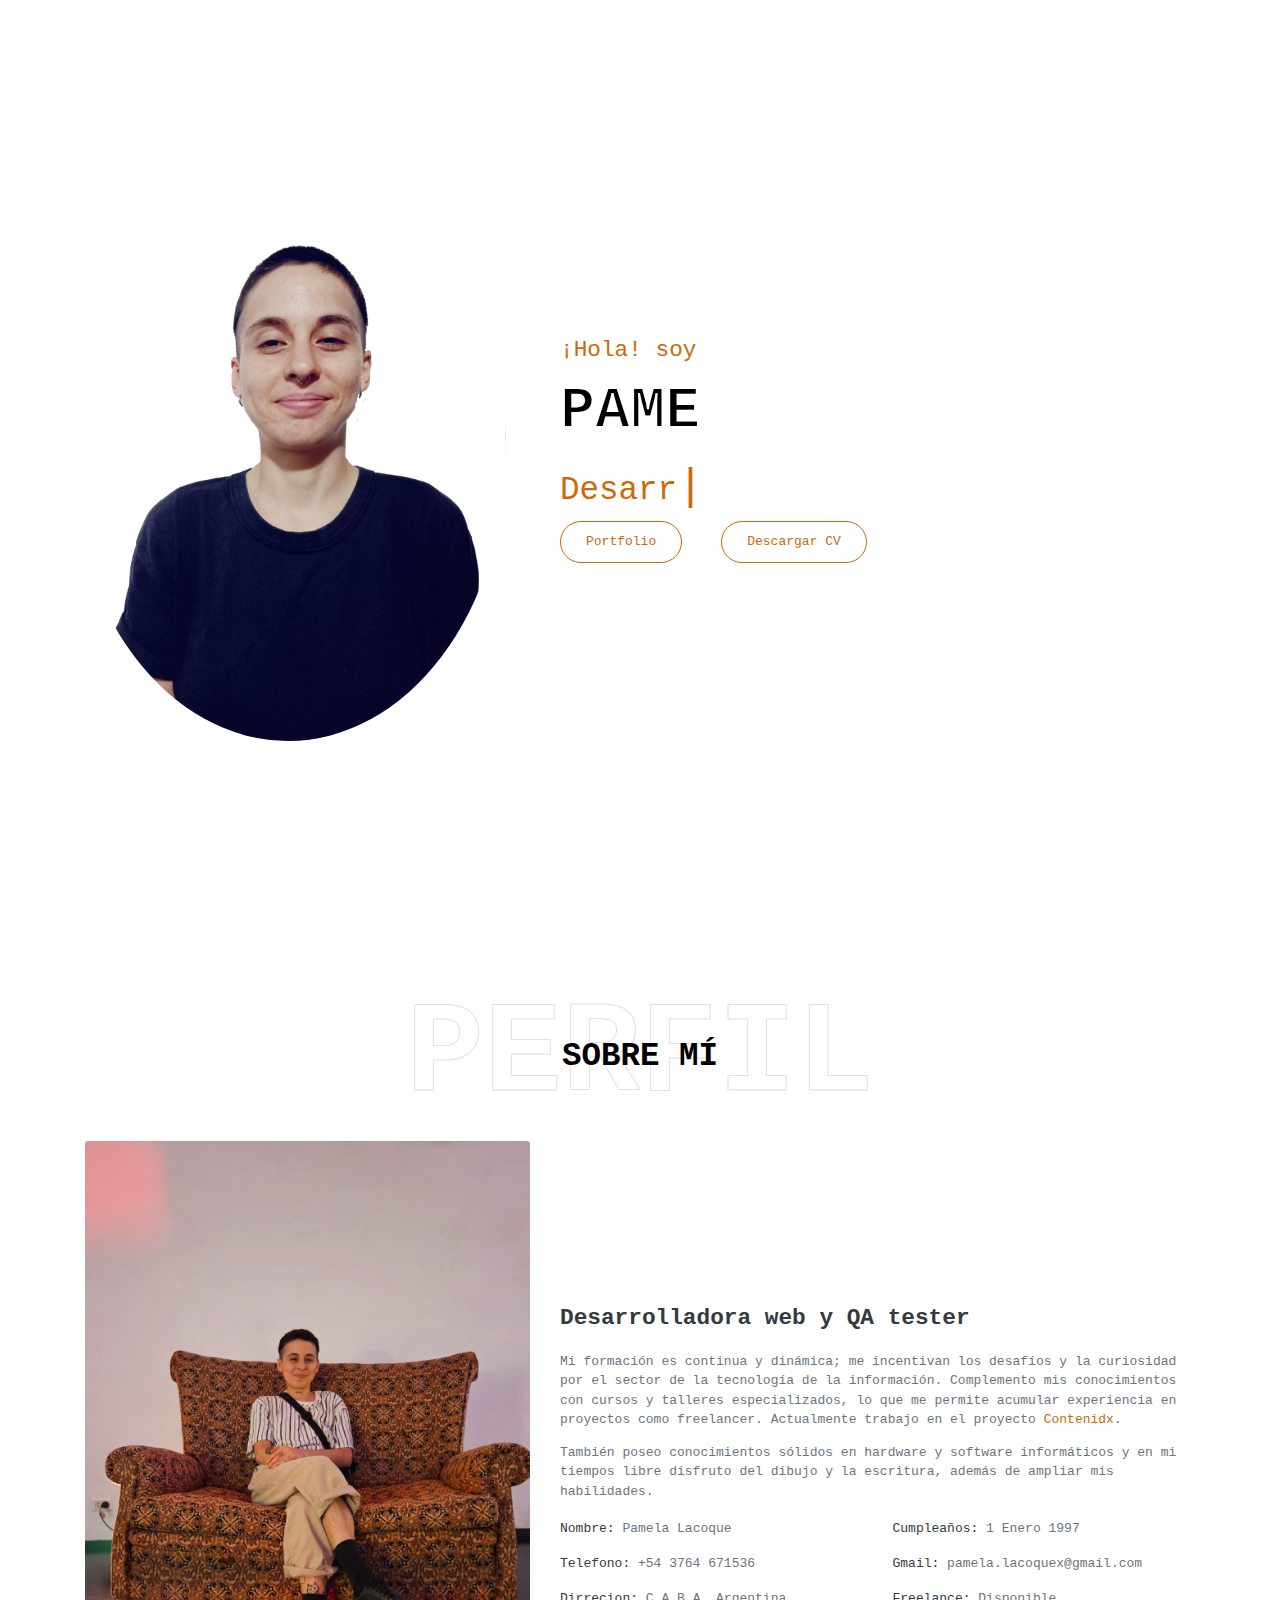
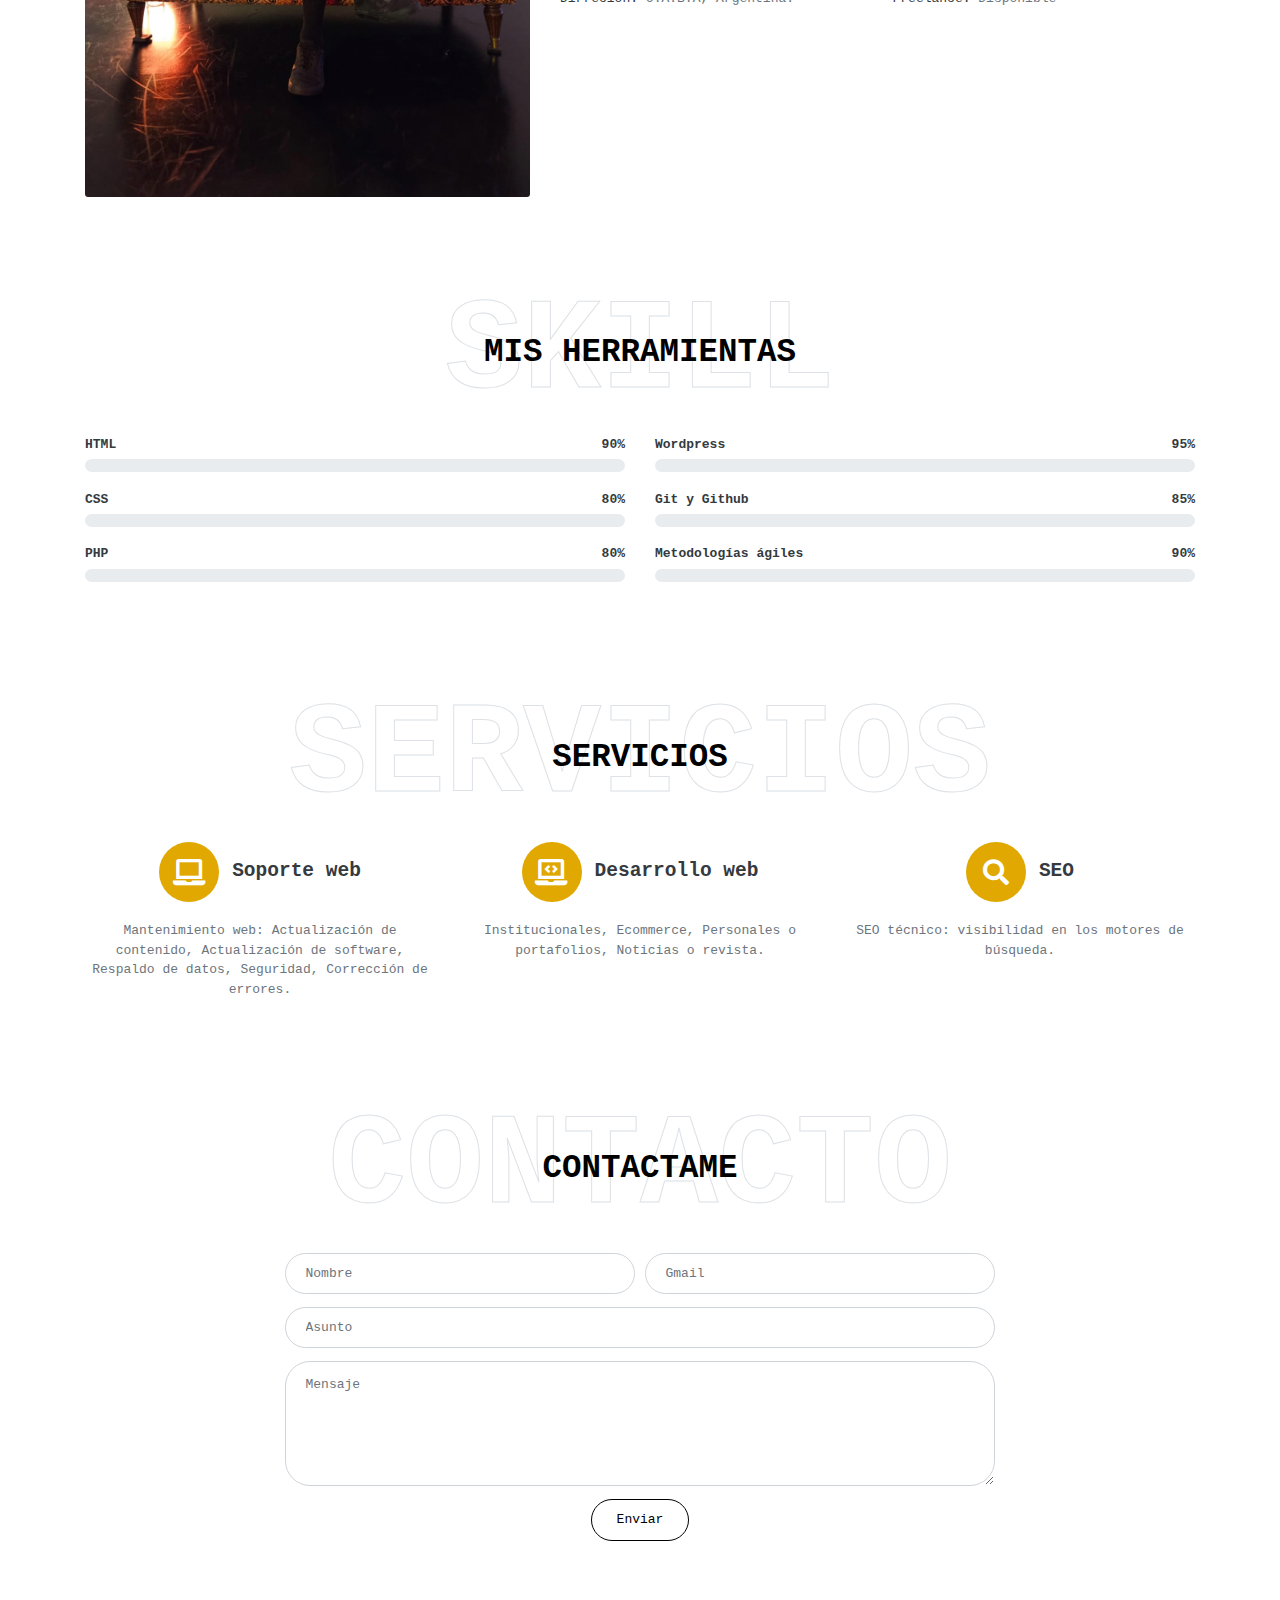
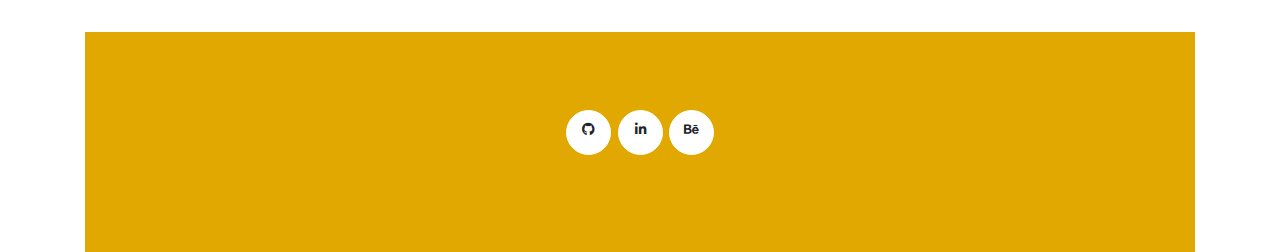
==== commit ea53c21e: "Cambios de porfolio" ====
--- a/index.html
+++ b/index.html
@@ -58,7 +58,7 @@
         </button>
         <div class="collapse navbar-collapse px-lg-3" id="navbarCollapse">
             <div class="navbar-nav m-auto py-0">
-                <a href="proyectos.html" class="nav-item nav-link">Portfolio</a>
+                <a href="portfolio.html" class="nav-item nav-link">Portfolio</a>
                 <a href="#about" class="nav-item nav-link">Sobre mi</a>
                
                 <a href="#skill" class="nav-item nav-link">Herramientas</a>
@@ -109,7 +109,9 @@
                     <h1 class="typed-text-output d-inline font-weight-lighter text-white"></h1>
                     <div class="typed-text d-none">Desarrolladora Web, Tester manual</div>
                     
-                    <div class="d-flex align-items-center justify-content-center justify-content-lg-start pt-5">
+                    <div class="d-flex align-items-center justify-content-between justify-content-lg-start ">
+                        <a href="portfolio.html" class="btn btn-outline-light mr-5">Portfolio</a>
+                      
                         <a href="https://drive.google.com/file/d/1FAWzu5BBINlXuBGi-qomVjgiU6f_u3F1/view?usp=drive_link" class="btn btn-outline-light mr-5">Descargar CV</a>
                         <section class="meet-our-leader">
                 
@@ -333,9 +335,7 @@
     </div>
     <!-- Footer End -->
 
-    <!-- Scroll to Bottom
-    <i class="fa fa-2x fa-angle-down text-white scroll-to-bottom"></i> -->
-
+   
     <!-- Back to Top -->
     <a href="#" class="btn btn-outline-dark px-0 back-to-top"><i class="fa fa-angle-double-up"></i></a>
 
--- a/css/style.css
+++ b/css/style.css
@@ -4059,7 +4059,7 @@
 
 .nav-tabs .nav-link.active,
 .nav-tabs .nav-item.show .nav-link {
-  color: #495057;
+  color: #000000;
   background-color: #ffffff;
   border-color: #dee2e6 #dee2e6 #ffffff;
 }
@@ -9996,3 +9996,8 @@
   padding: 0;
   list-style-type: none;
 }
+#navbarCollapse a{
+  font-size: 1.5rem;
+
+}
+
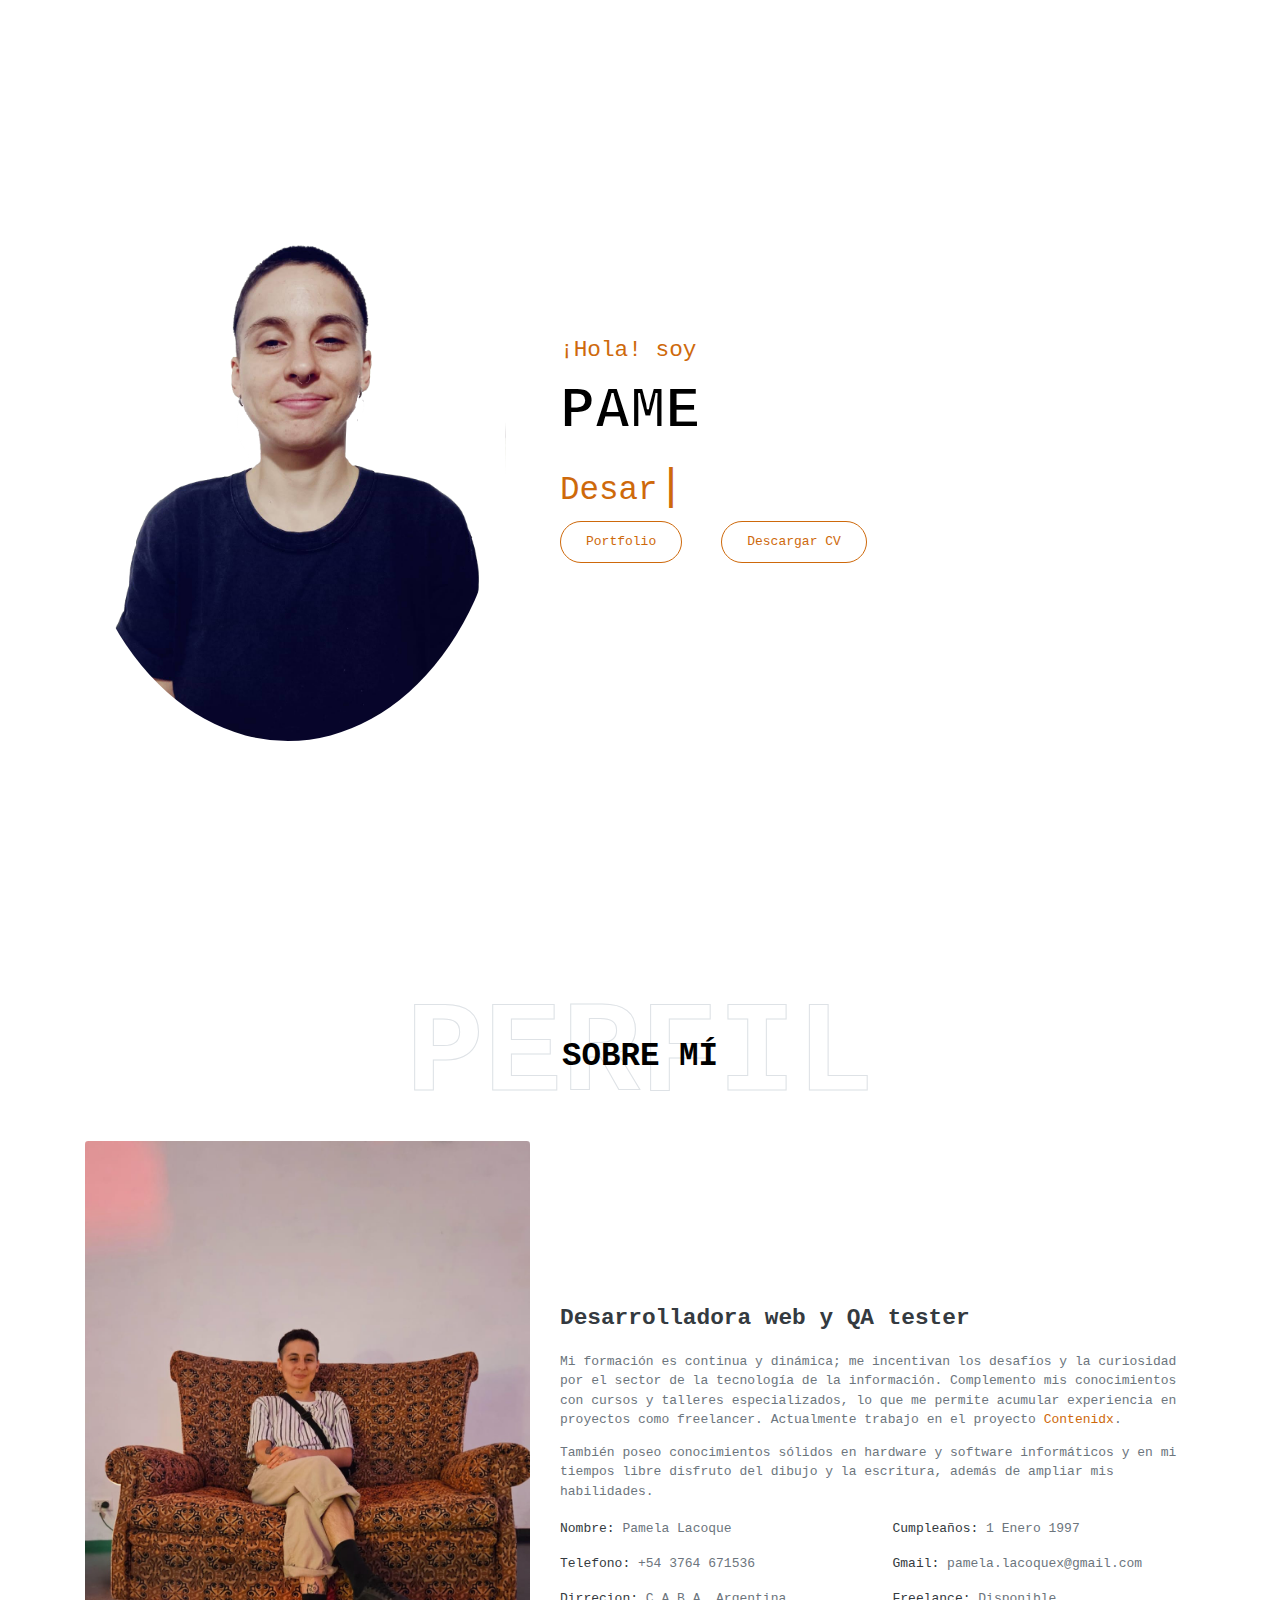
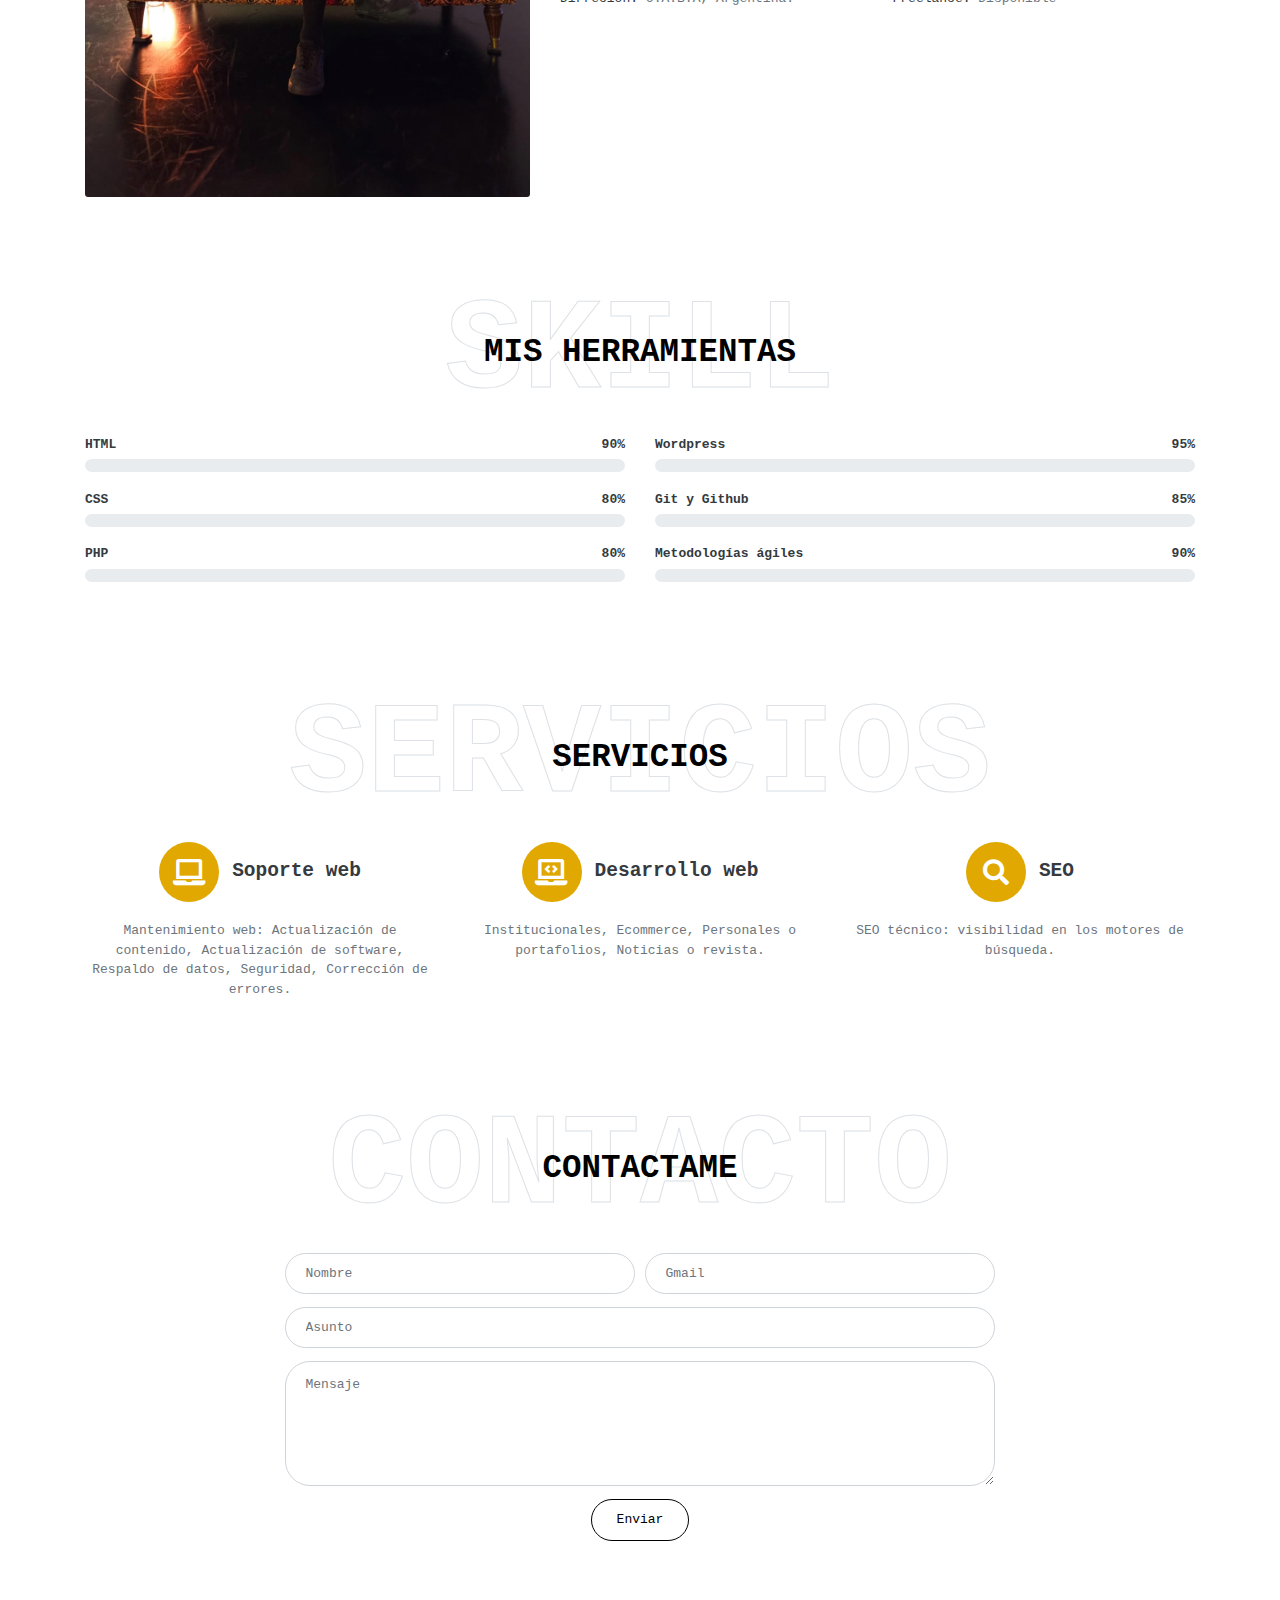
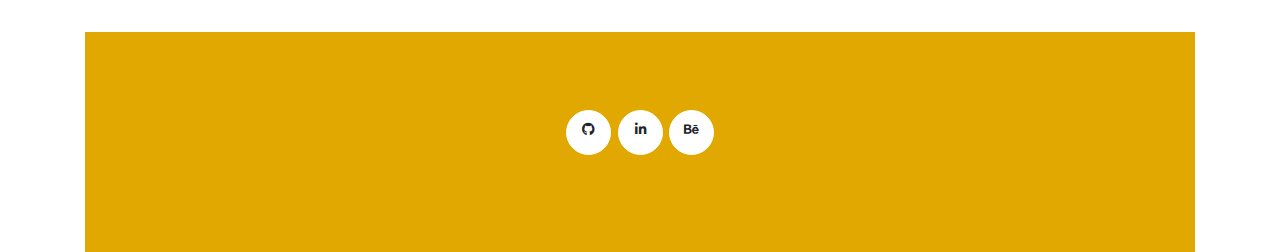
==== commit 01490e94: "cv" ====
--- a/index.html
+++ b/index.html
@@ -112,7 +112,7 @@
                     <div class="d-flex align-items-center justify-content-between justify-content-lg-start ">
                         <a href="portfolio.html" class="btn btn-outline-light mr-5">Portfolio</a>
                       
-                        <a href="https://drive.google.com/file/d/1FAWzu5BBINlXuBGi-qomVjgiU6f_u3F1/view?usp=drive_link" class="btn btn-outline-light mr-5">Descargar CV</a>
+                        <a href="https://drive.google.com/file/d/1-fQP8--kEmWyD7Ud_p1qao2K6o15VMlf/view?usp=sharing" class="btn btn-outline-light mr-5">Descargar CV</a>
                         <section class="meet-our-leader">
                 
                     </div>
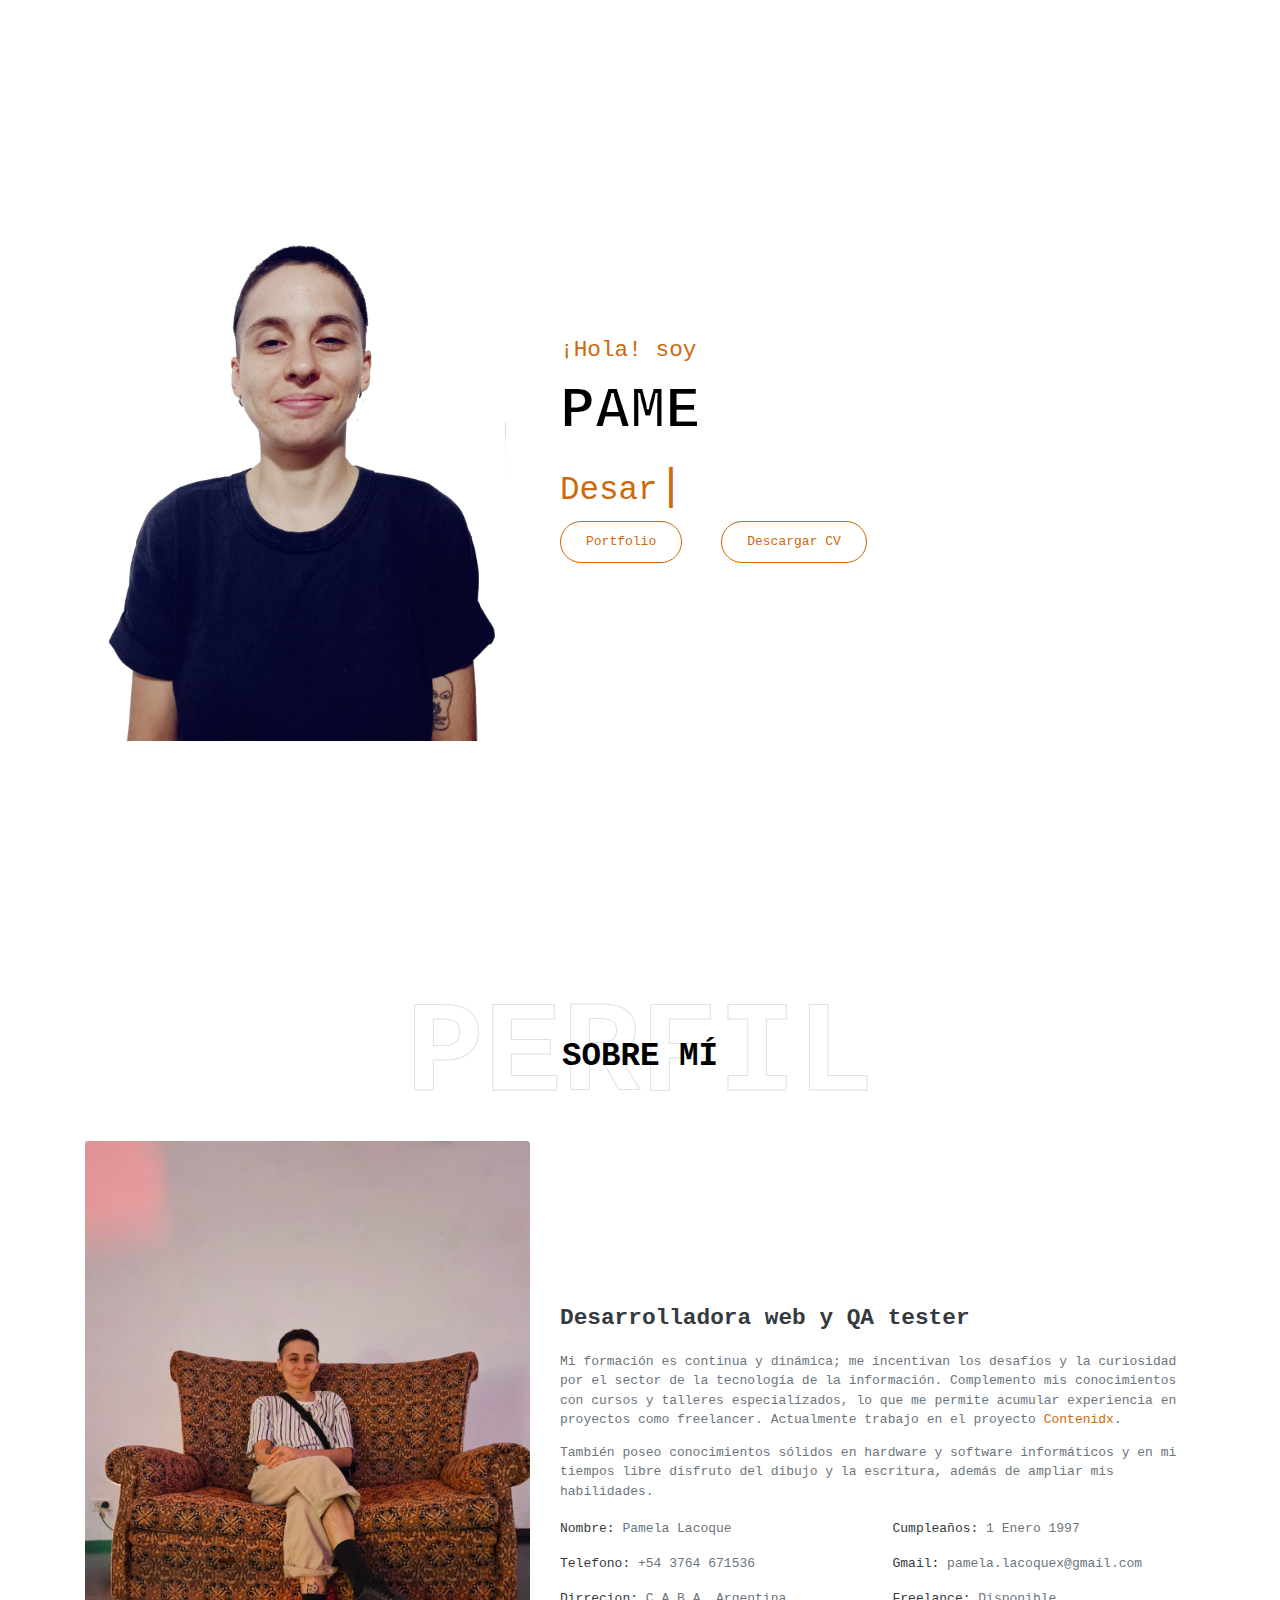
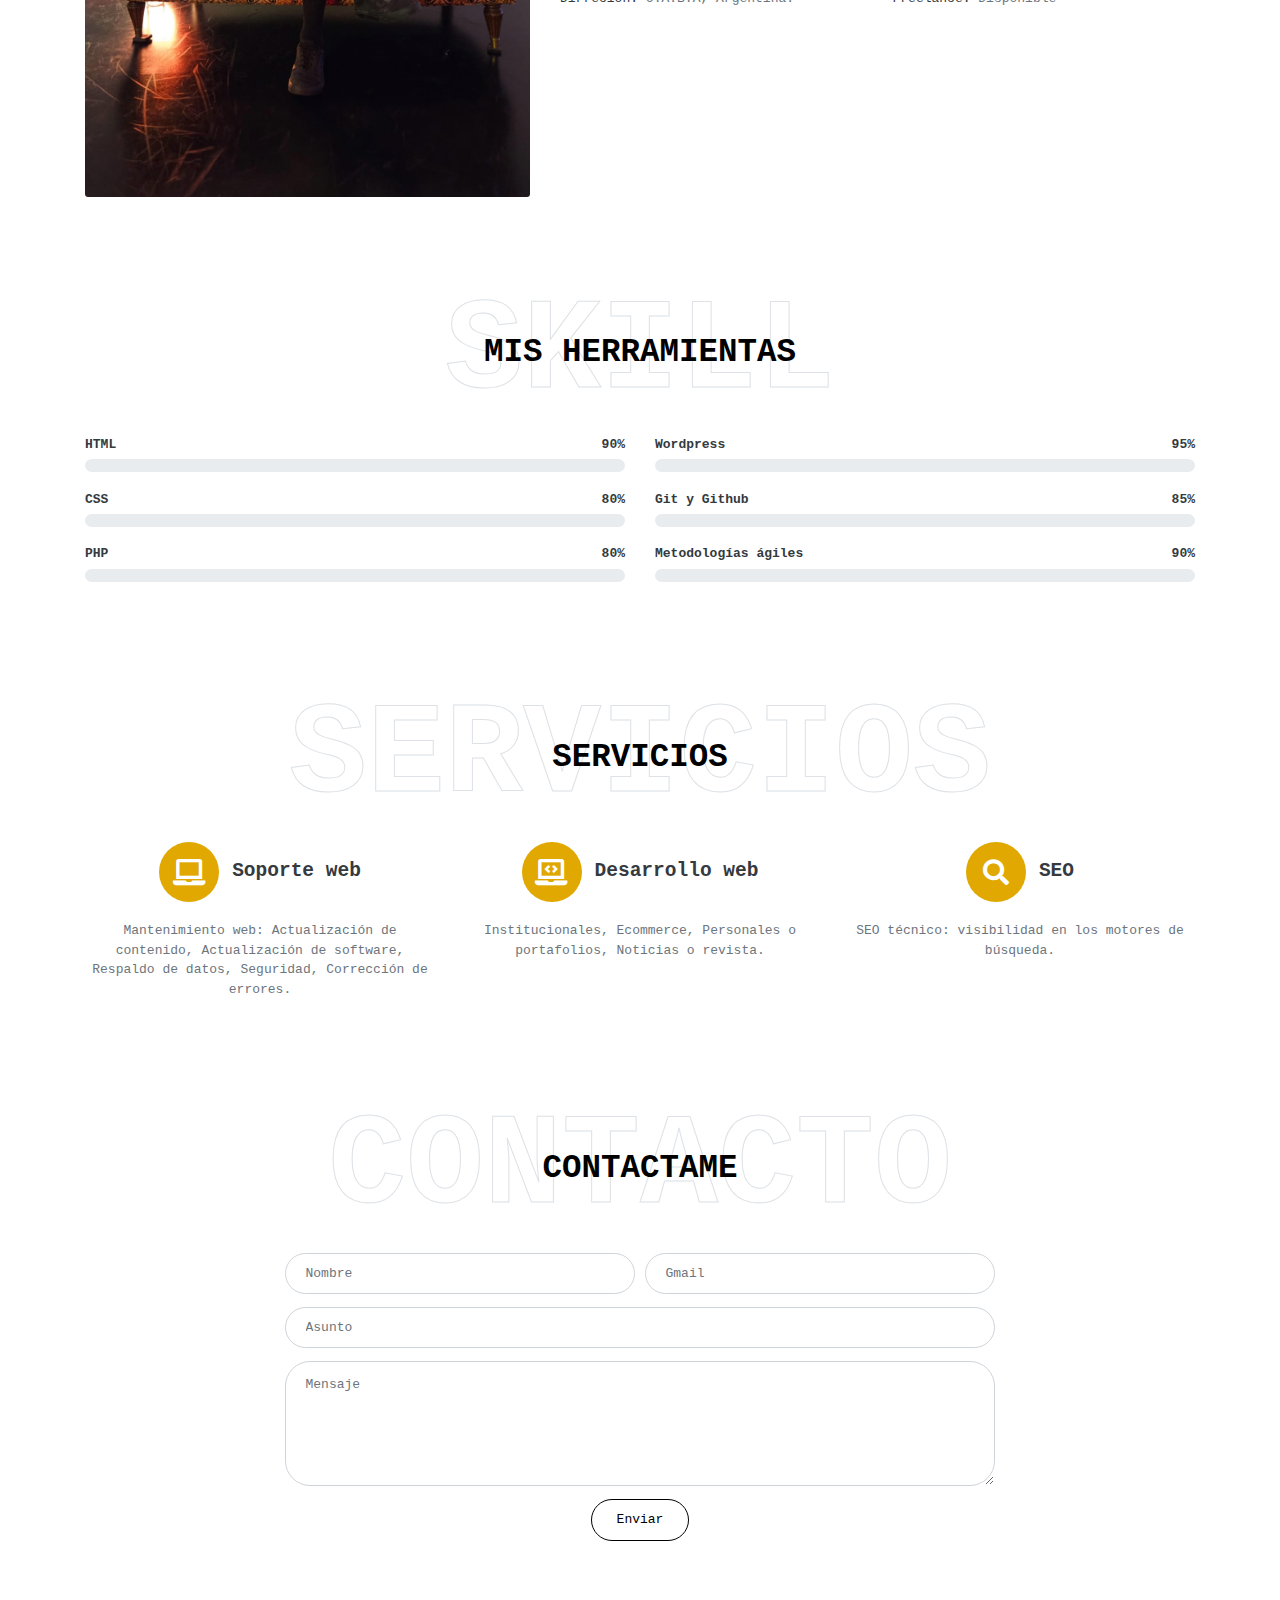
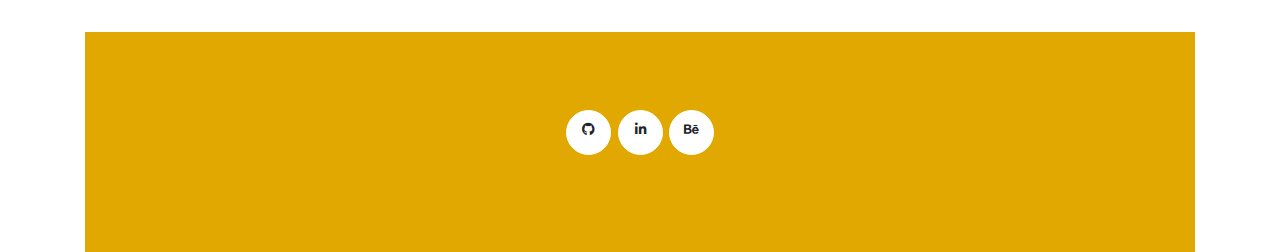
==== commit 2b285a0e: "img" ====
--- a/index.html
+++ b/index.html
@@ -101,7 +101,7 @@
         <div class="container"> 
              <div class="row align-items-center">
                 <div class="col-lg-5 px-5 pl-lg-0 pb-5 pb-lg-0">
-                    <img class="img-fluid w-100 rounded-circle shadow-sm" src="img/profile2.png" alt="">
+                    <img class="img-fluid w-100 shadow-sm" src="img/profile2.png" alt="">
                 </div> 
                 <div class="col-lg-7 text-center text-lg-left">
                     <h3 class="text-white font-weight-normal mb-3">¡Hola! soy</h3>
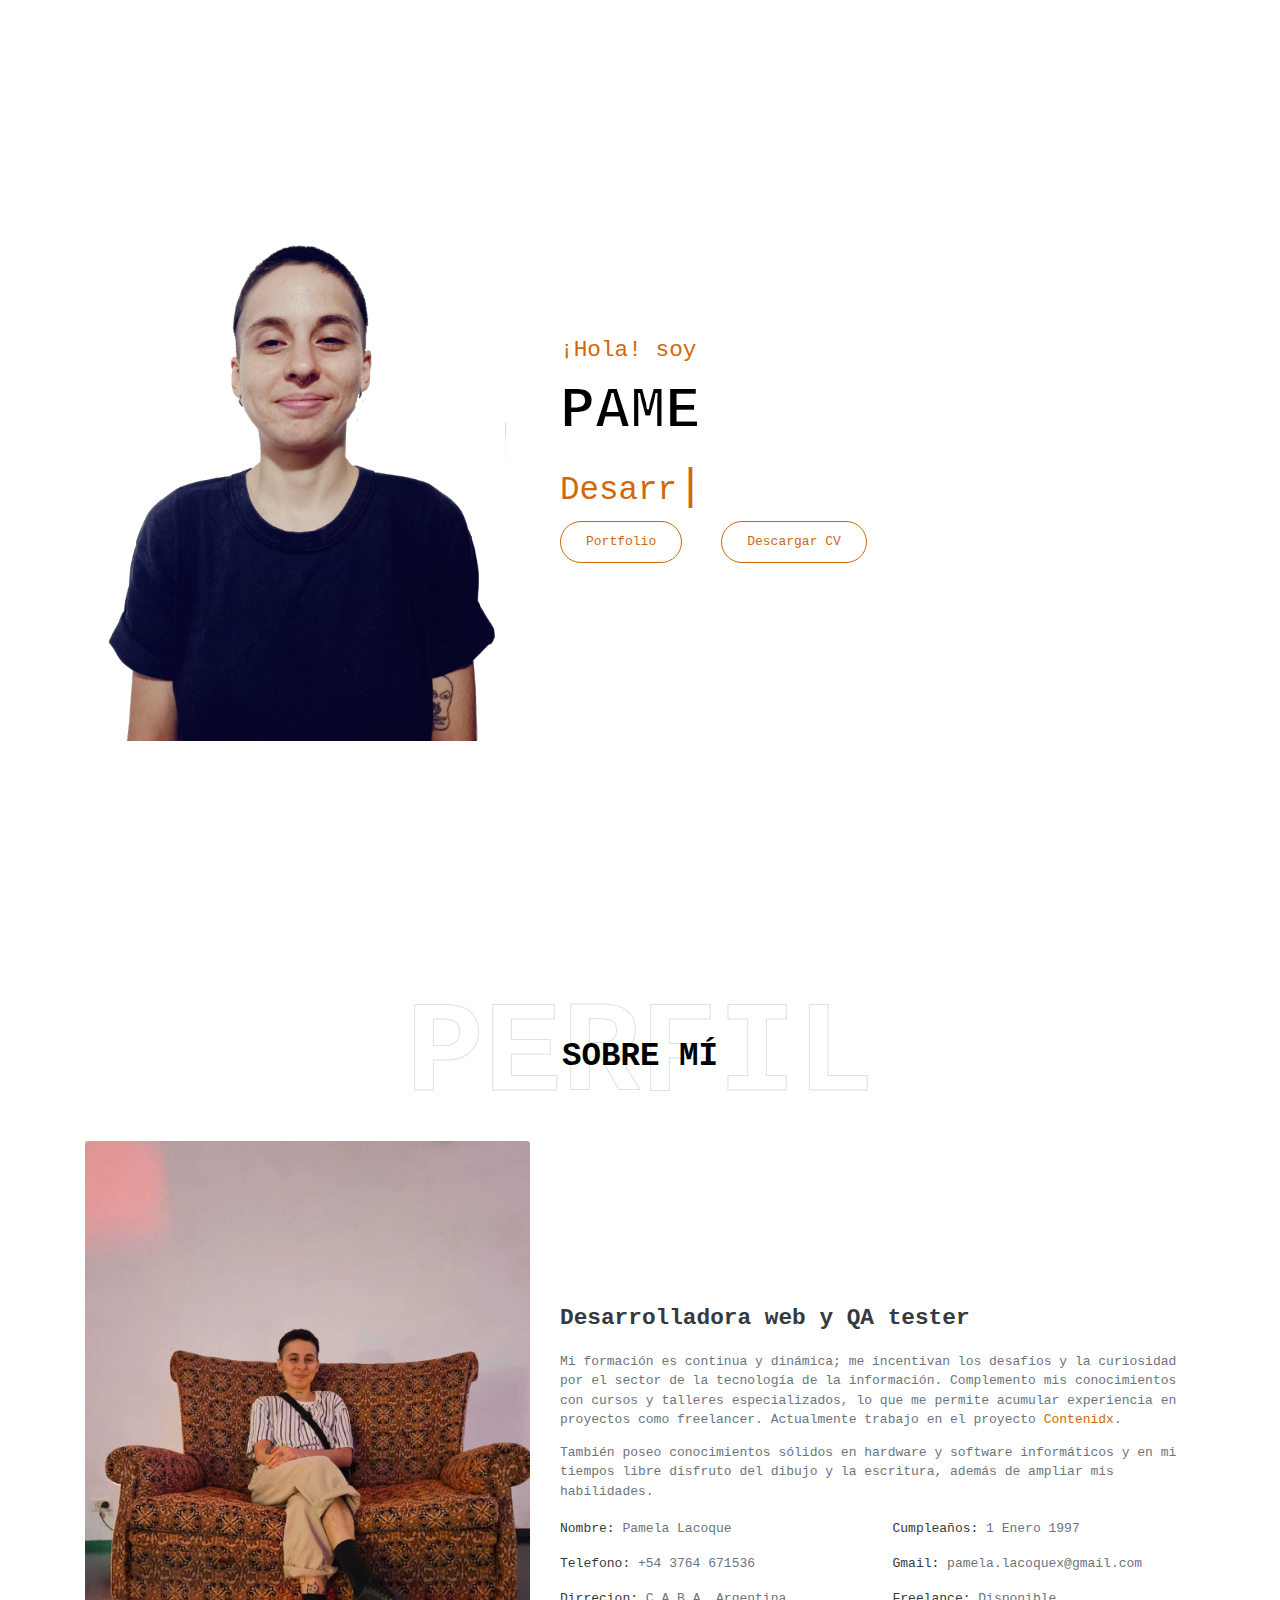
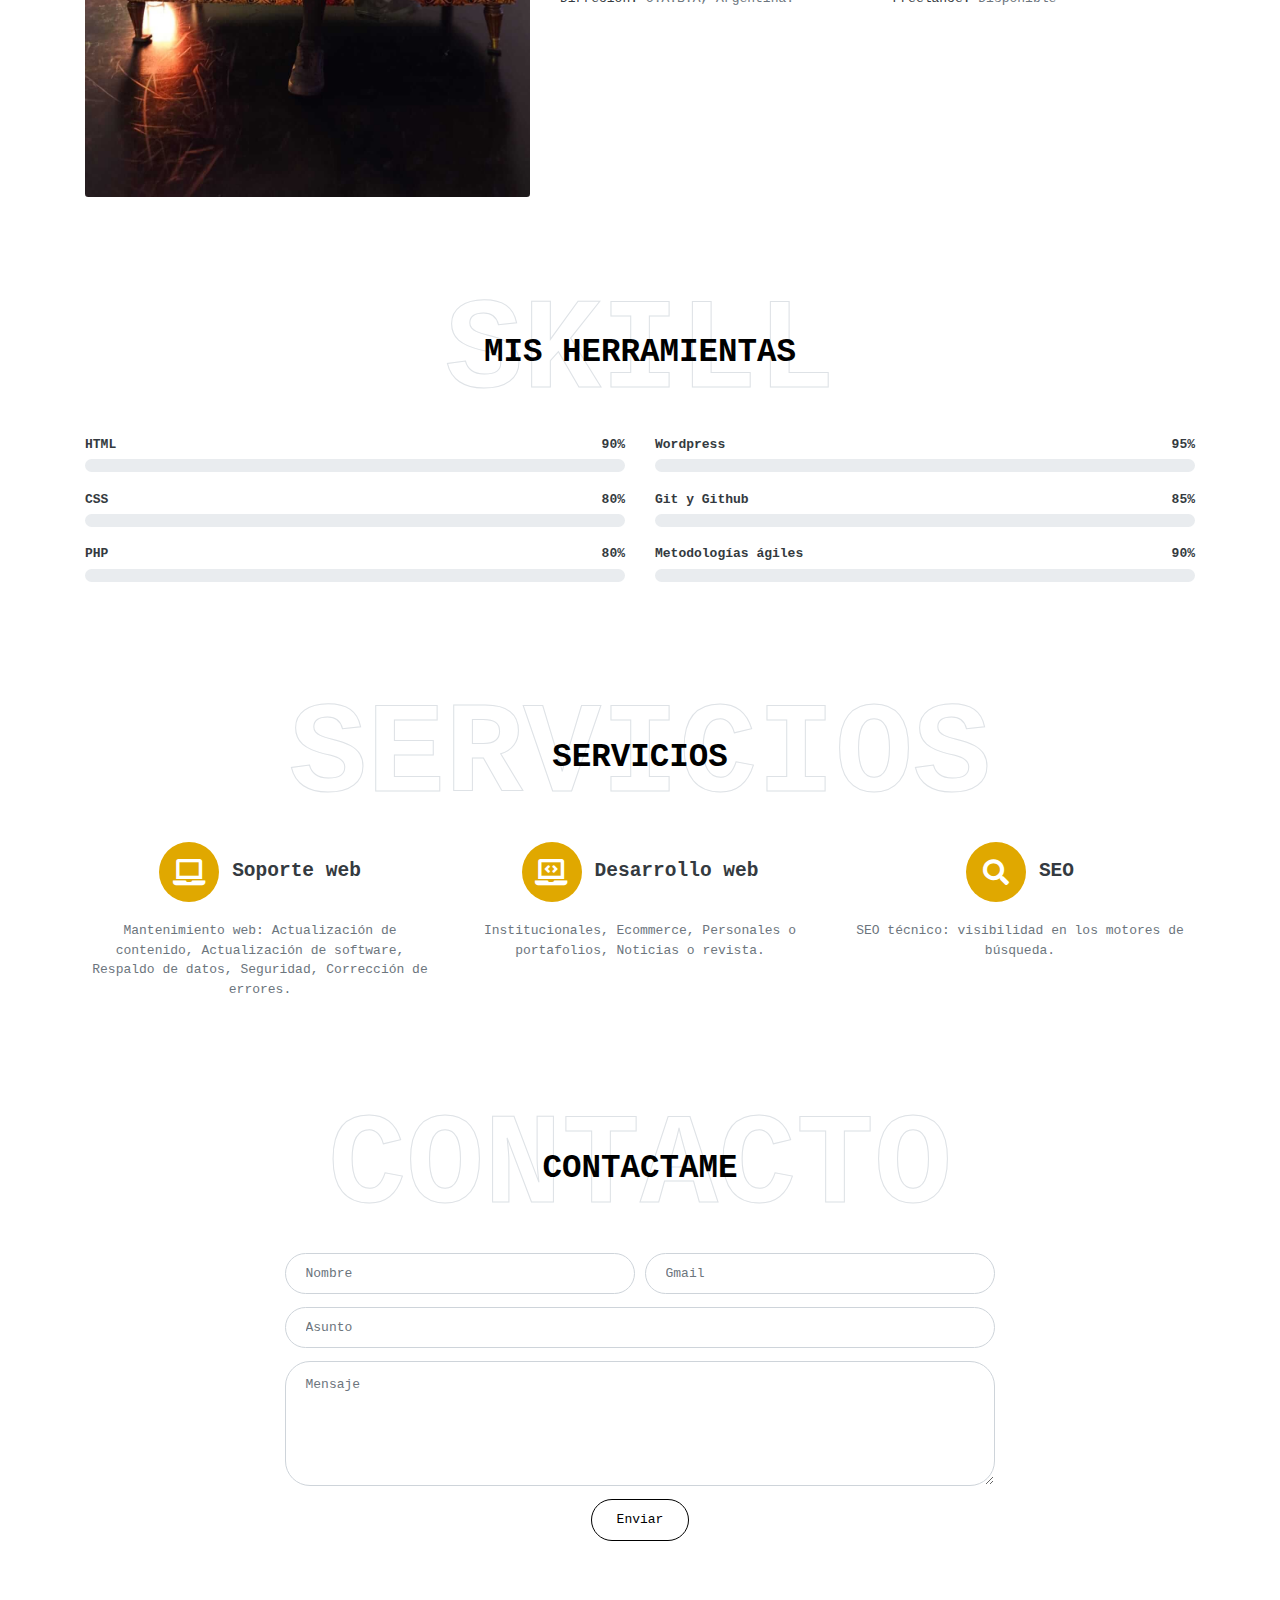
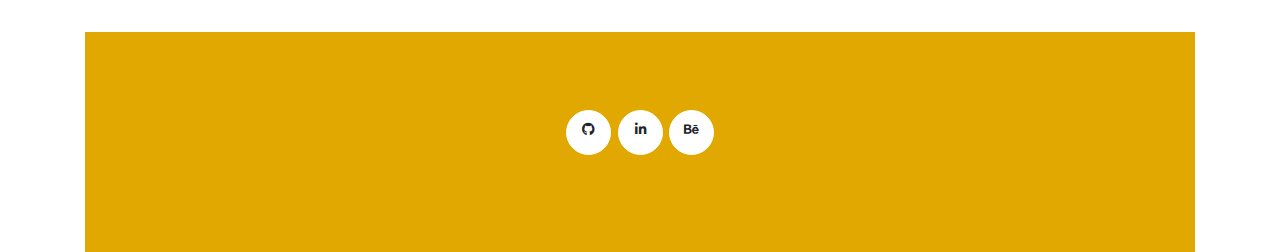
==== commit 2bc1a40e: "img" ====
--- a/index.html
+++ b/index.html
@@ -101,7 +101,7 @@
         <div class="container"> 
              <div class="row align-items-center">
                 <div class="col-lg-5 px-5 pl-lg-0 pb-5 pb-lg-0">
-                    <img class="img-fluid w-100 shadow-sm" src="img/profile2.png" alt="">
+                    <img loading="lazy" class="img-fluid w-100 shadow-sm" src="img/profile2.png" alt="">
                 </div> 
                 <div class="col-lg-7 text-center text-lg-left">
                     <h3 class="text-white font-weight-normal mb-3">¡Hola! soy</h3>
@@ -132,7 +132,7 @@
             </div>
             <div class="row align-items-center">
                 <div class="col-lg-5 pb-4 pb-lg-0">
-                    <img class="img-fluid rounded w-100" src="img/about.jpg" alt="">
+                    <img loading="lazy" class="img-fluid rounded w-100" src="img/about.jpg" alt="">
                 </div>
                 <div class="col-lg-7">
                     <h3 class="mb-4">Desarrolladora web y QA tester</h3>
@@ -148,8 +148,7 @@
                         <div class="col-sm-6 py-2"><h6>Dirrecion: <span class="text-secondary">C.A.B.A, Argentina.</span></h6></div>
                         <div class="col-sm-6 py-2"><h6>Freelance: <span class="text-secondary">Disponible</span></h6></div>
                     </div>
-                    <!-- <a href="" class="btn btn-outline-primary mr-4">Hire Me</a>
-                    <a href="" class="btn btn-outline-primary">Learn More</a> -->
+                   
                 </div>
             </div>
         </div>
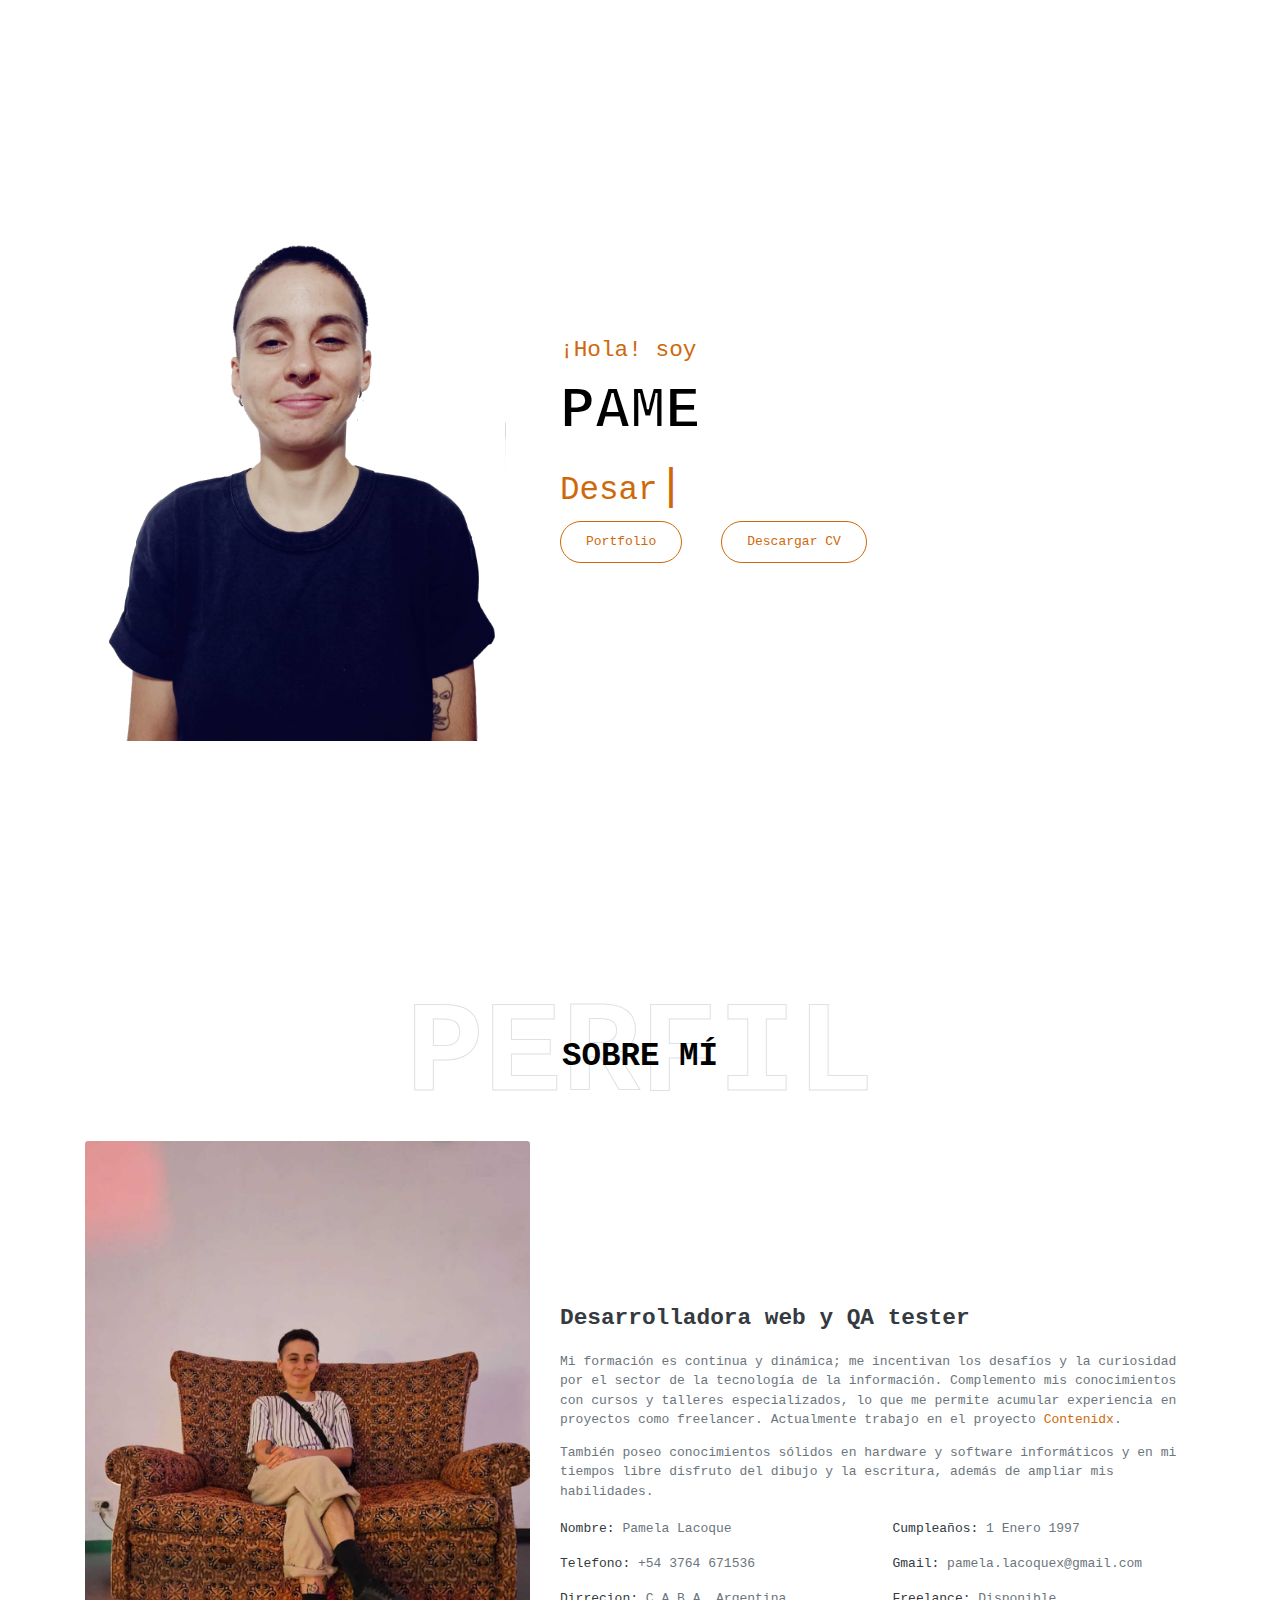
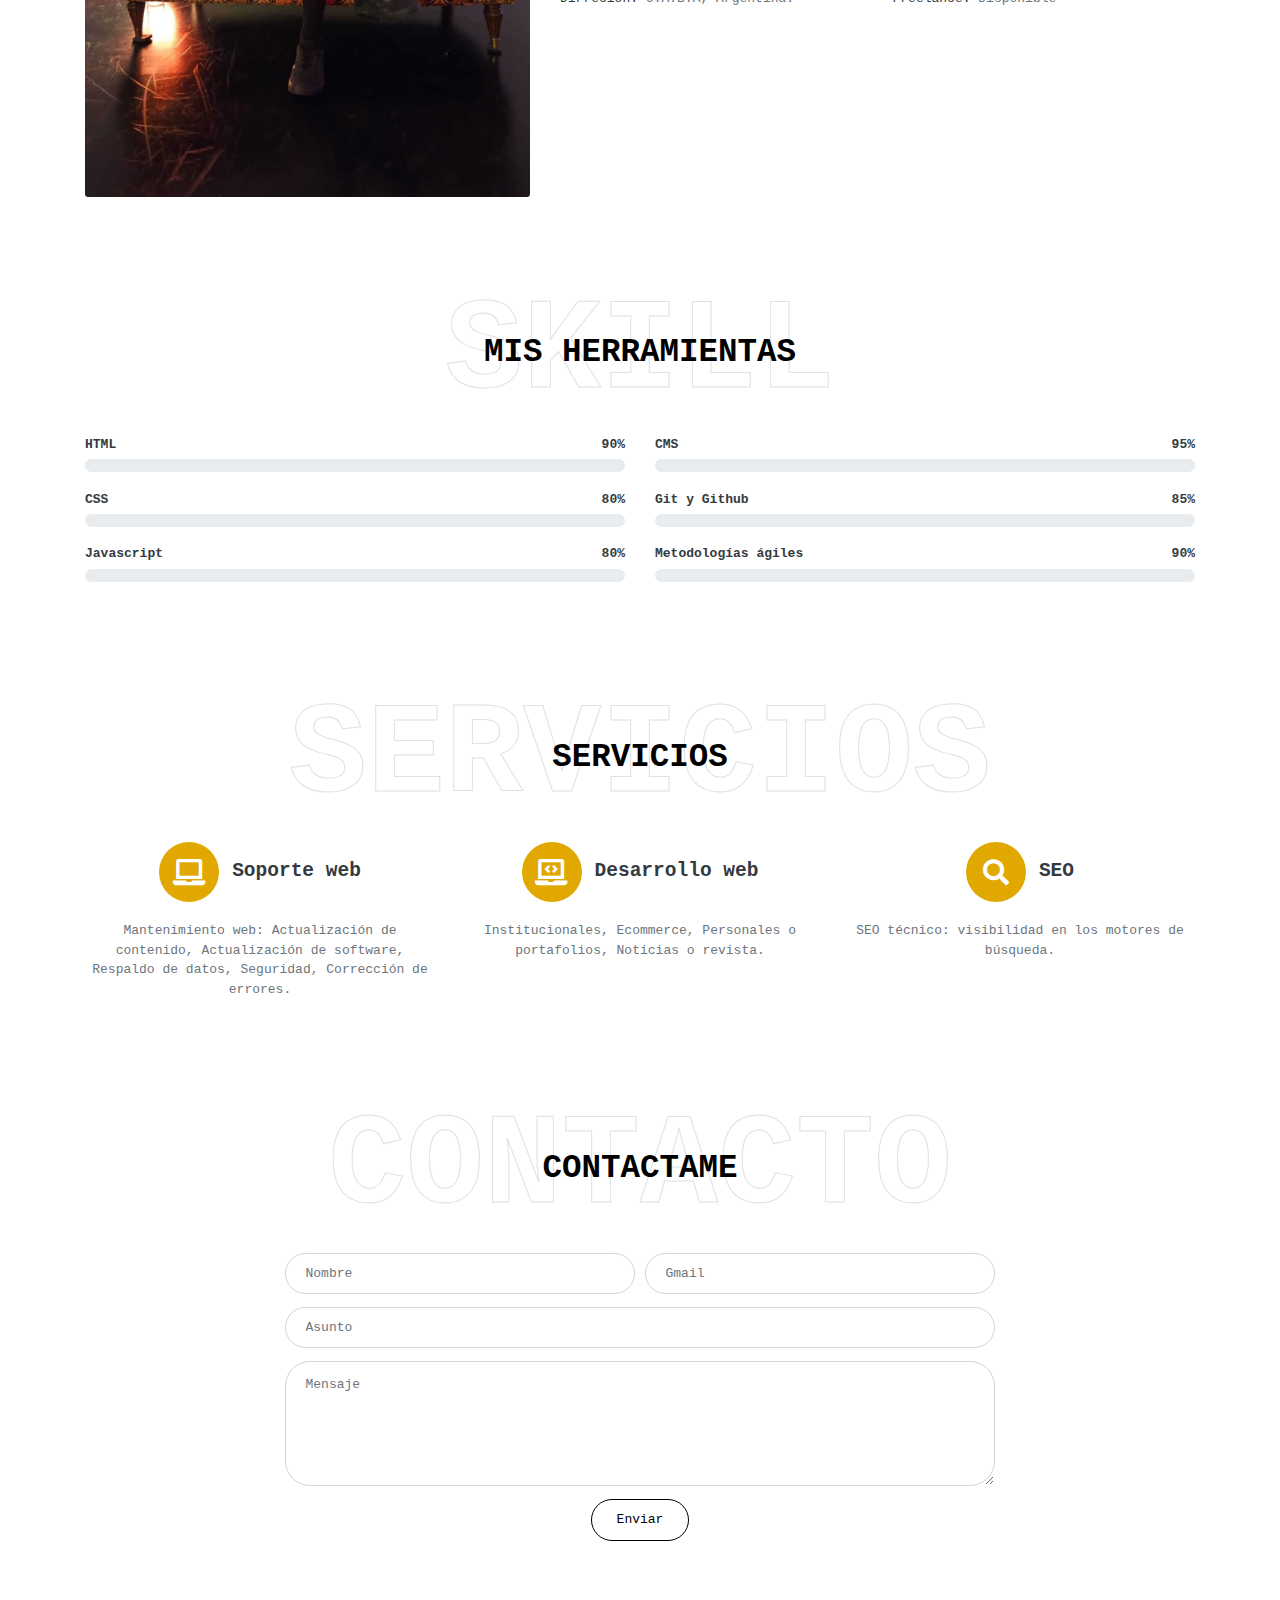
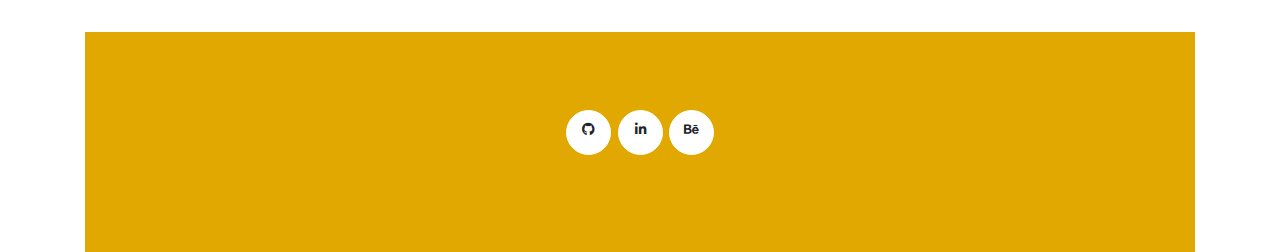
==== commit 3da81b02: "herramientas" ====
--- a/index.html
+++ b/index.html
@@ -184,7 +184,7 @@
                     </div>
                     <div class="skill mb-4">
                         <div class="d-flex justify-content-between">
-                            <h6 class="font-weight-bold">PHP</h6>
+                            <h6 class="font-weight-bold">Javascript</h6>
                             <h6 class="font-weight-bold">80%</h6>
                         </div>
                         <div class="progress">
@@ -195,7 +195,7 @@
                 <div class="col-md-6">
                     <div class="skill mb-4">
                         <div class="d-flex justify-content-between">
-                            <h6 class="font-weight-bold">Wordpress</h6>
+                            <h6 class="font-weight-bold">CMS</h6>
                             <h6 class="font-weight-bold">95%</h6>
                         </div>
                         <div class="progress">
